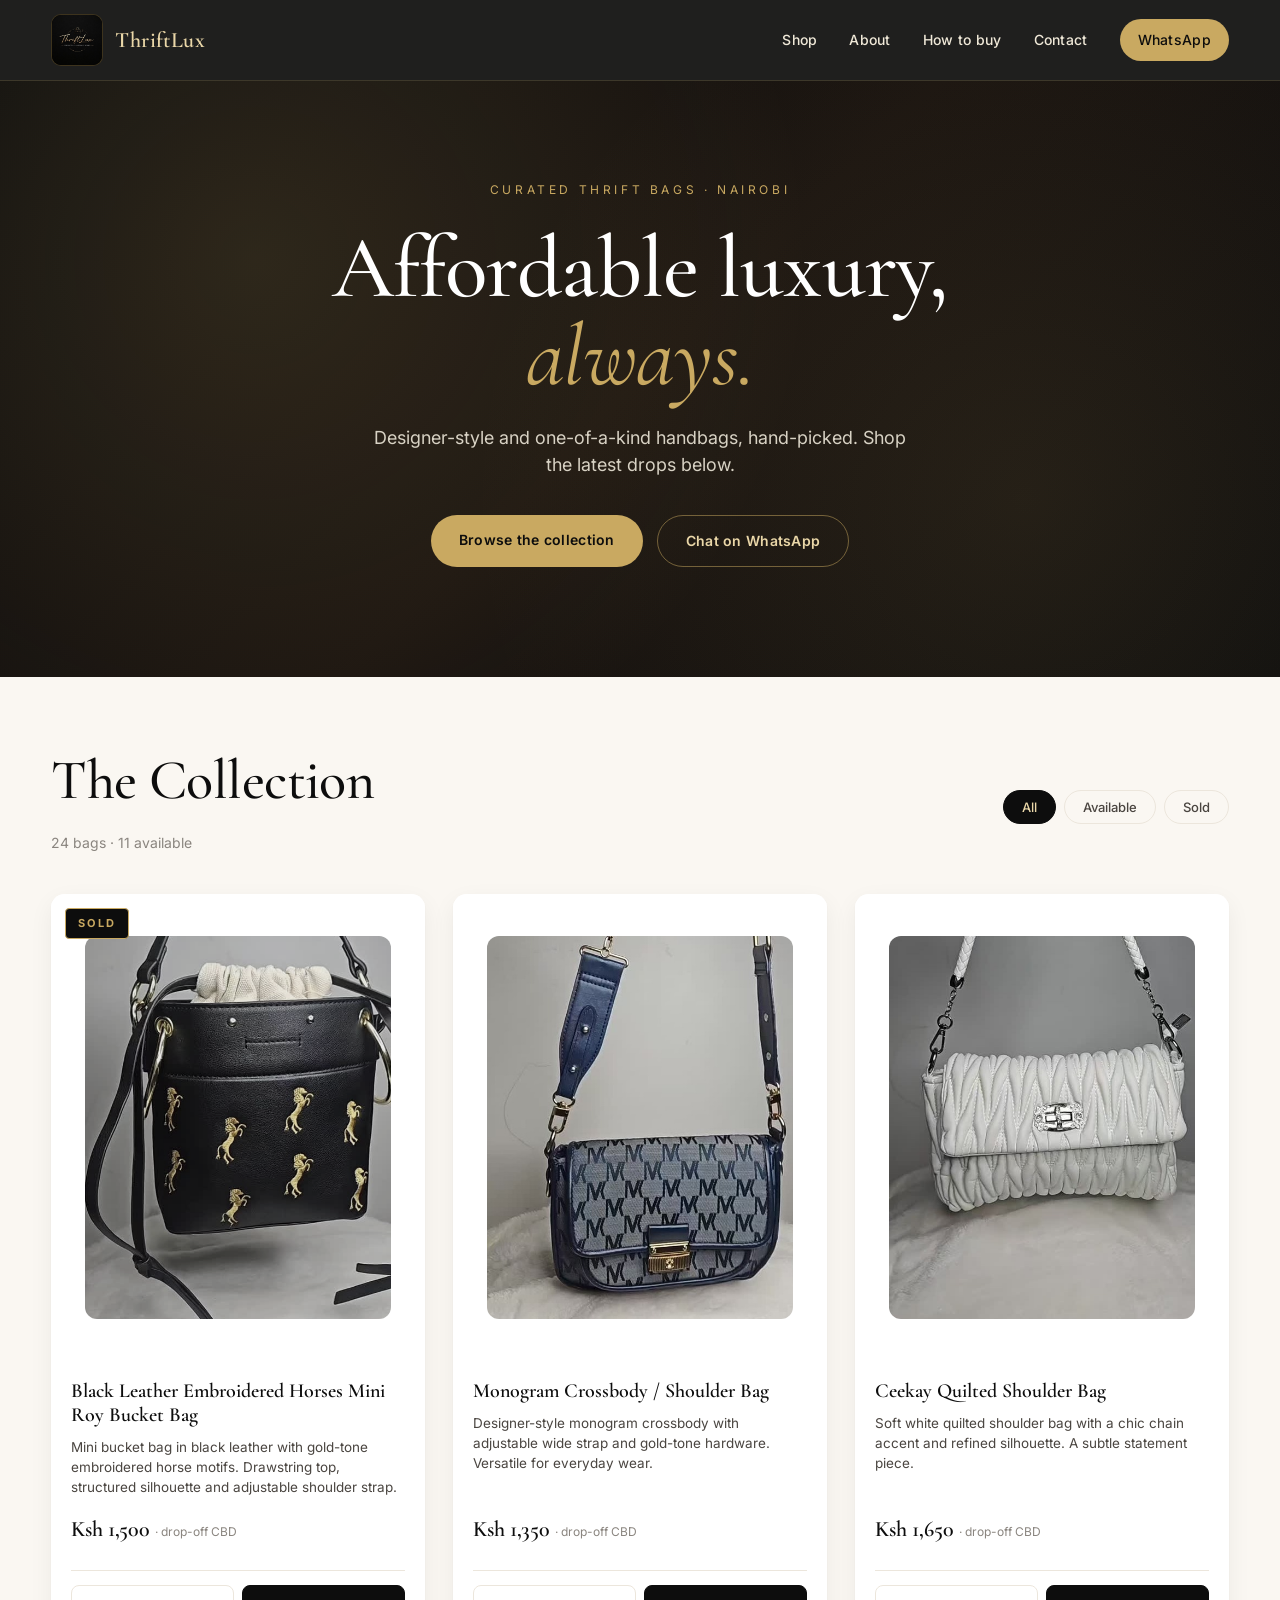
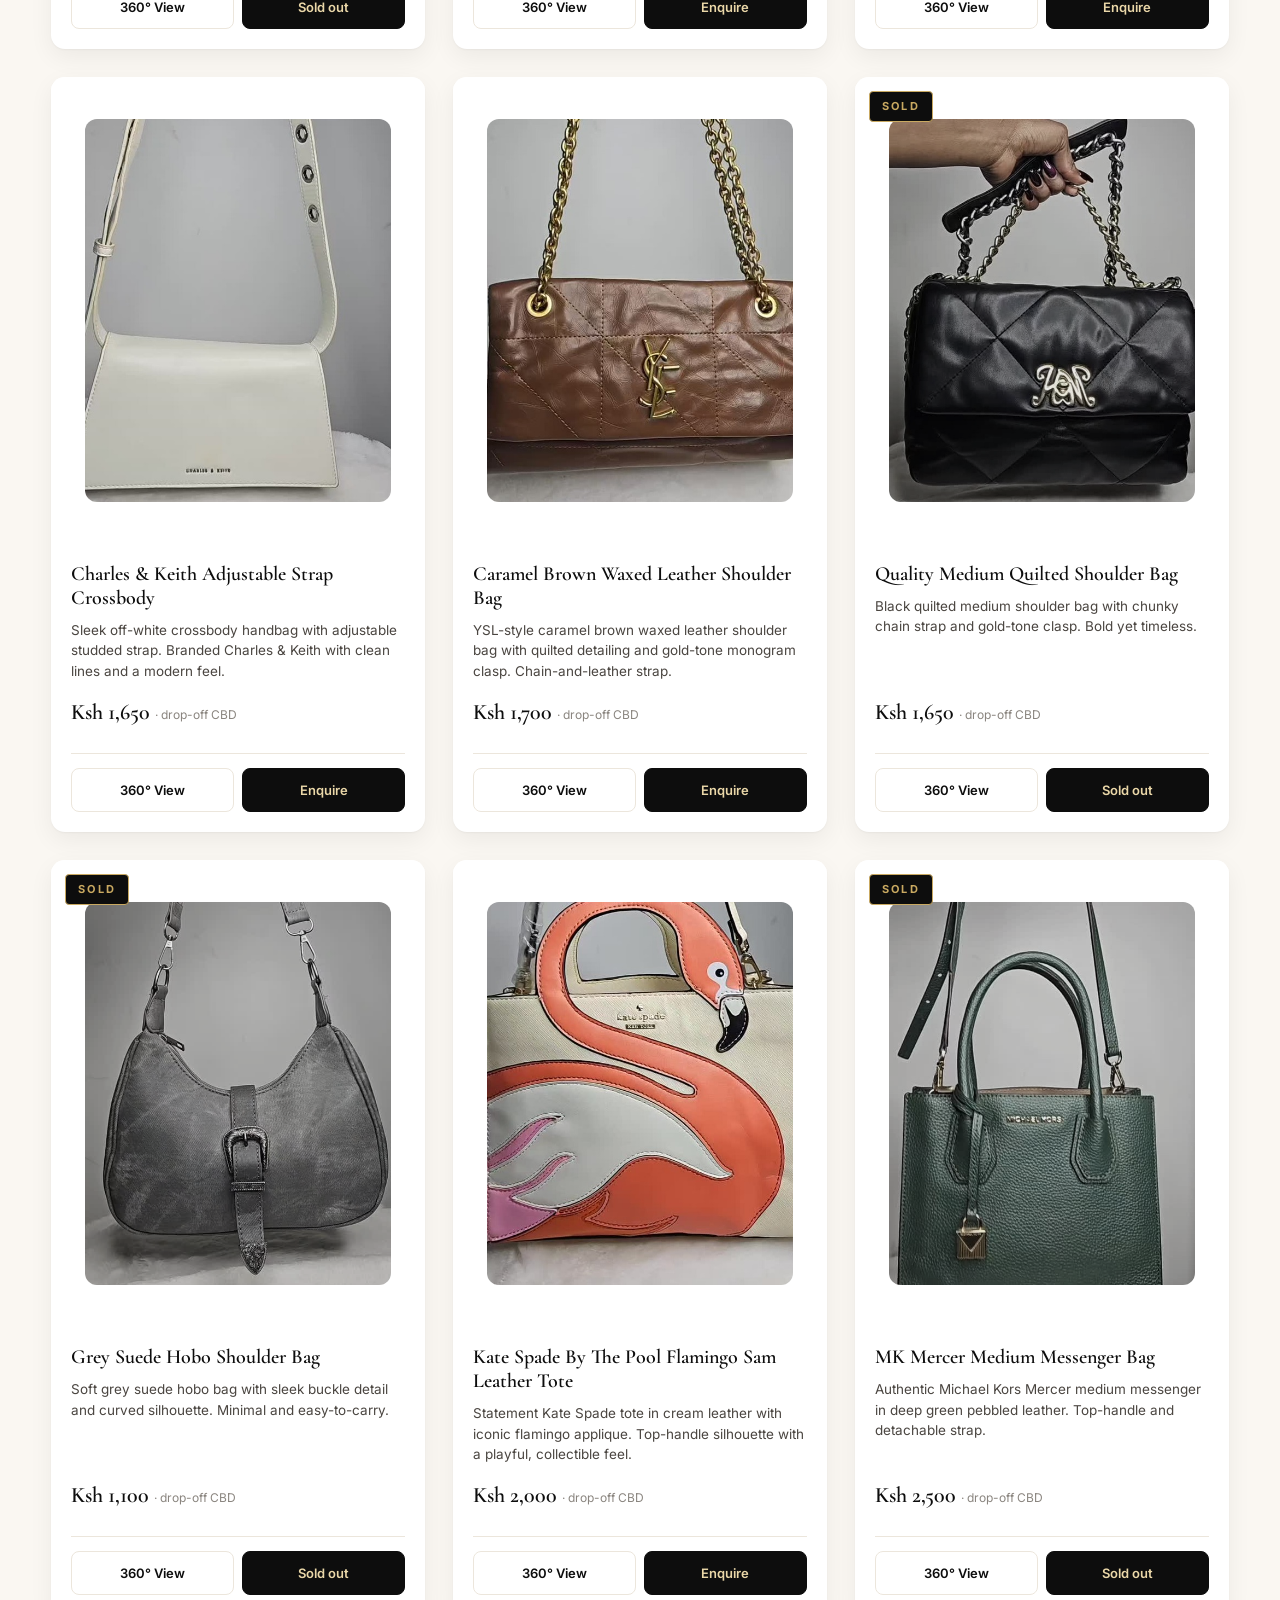
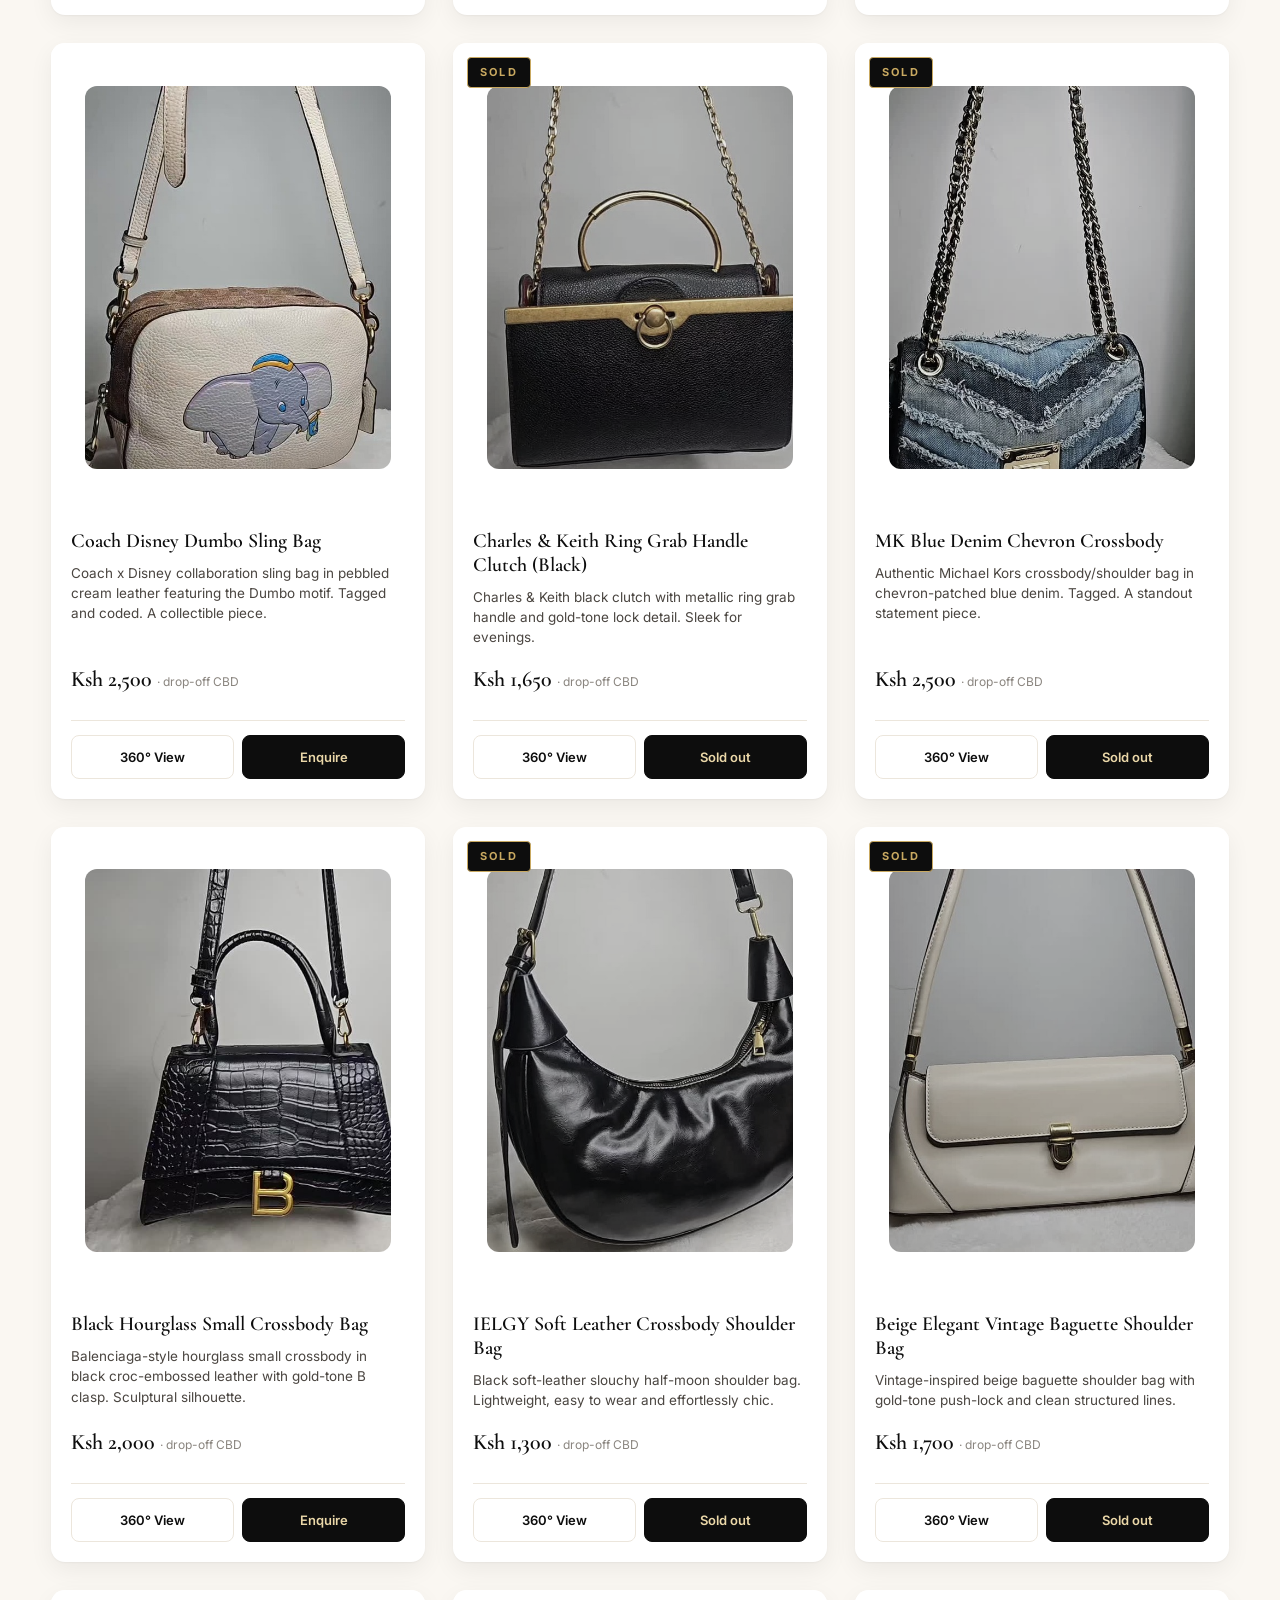
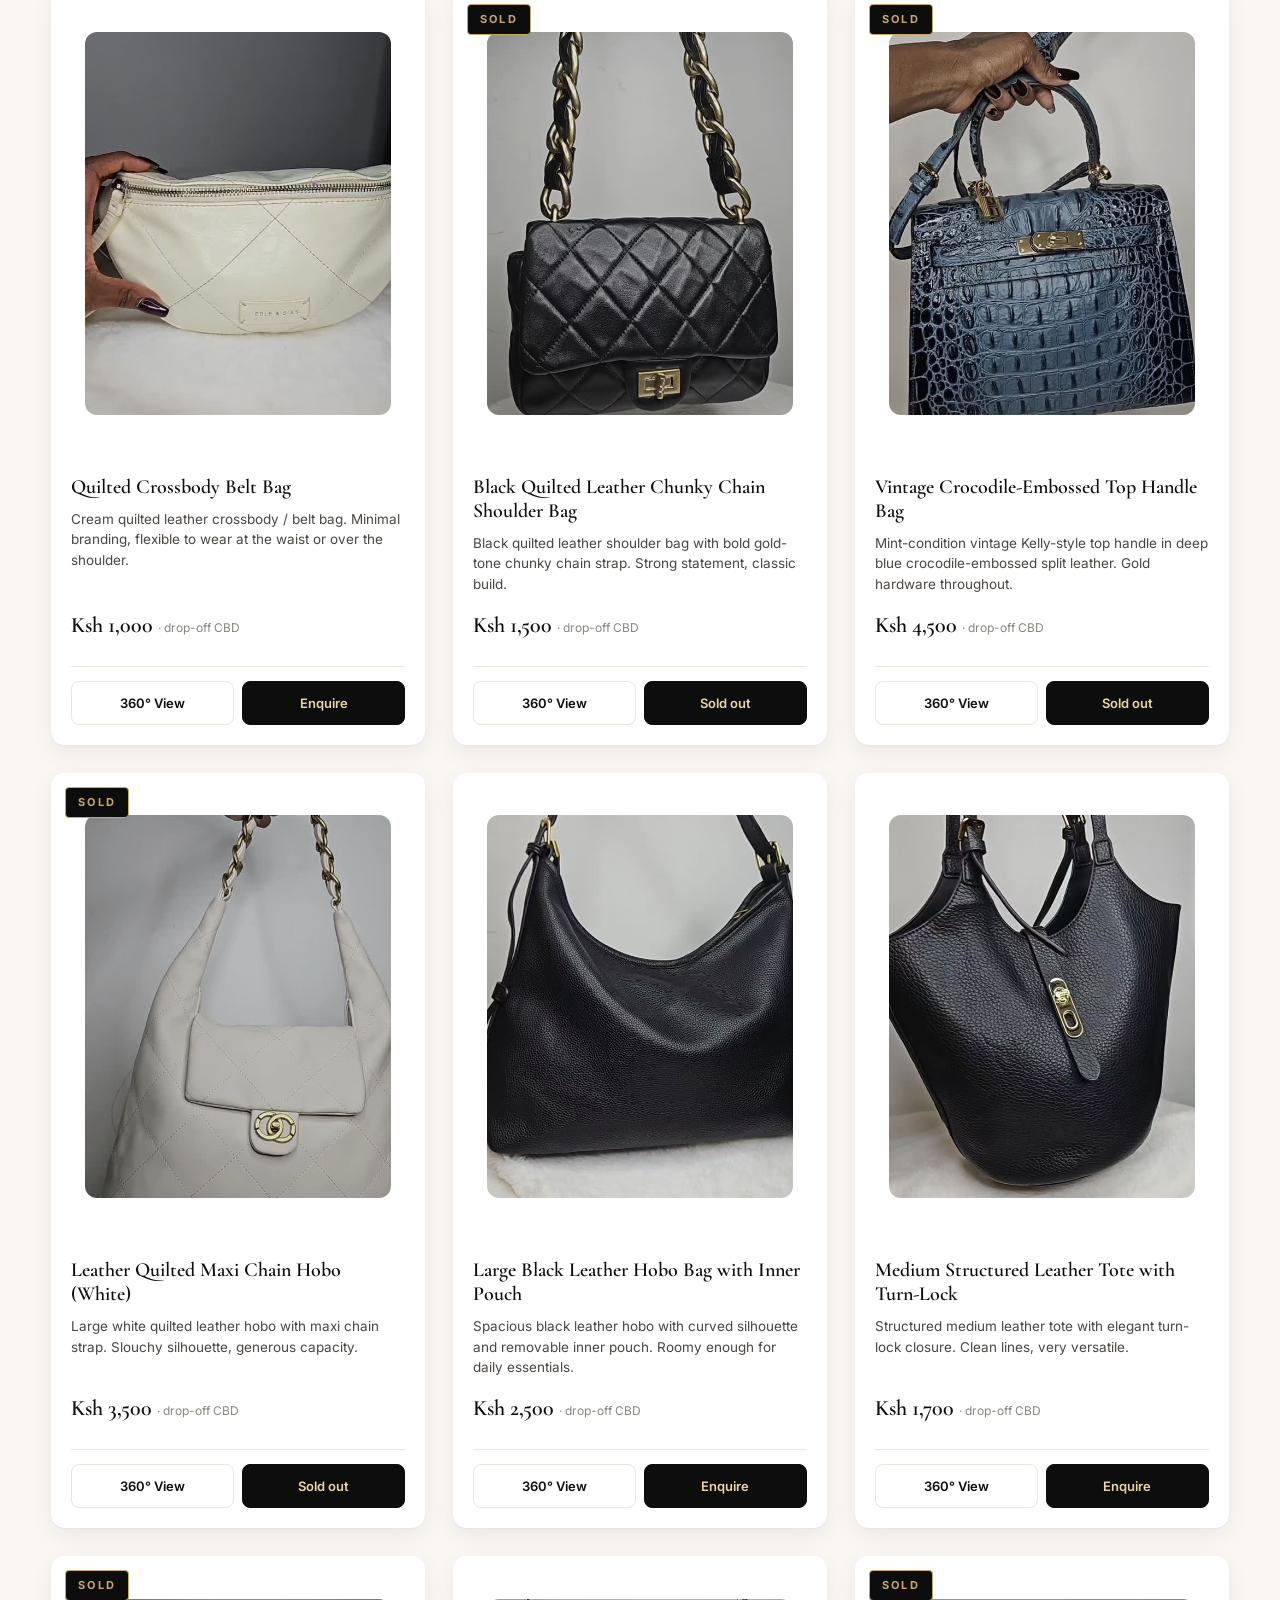
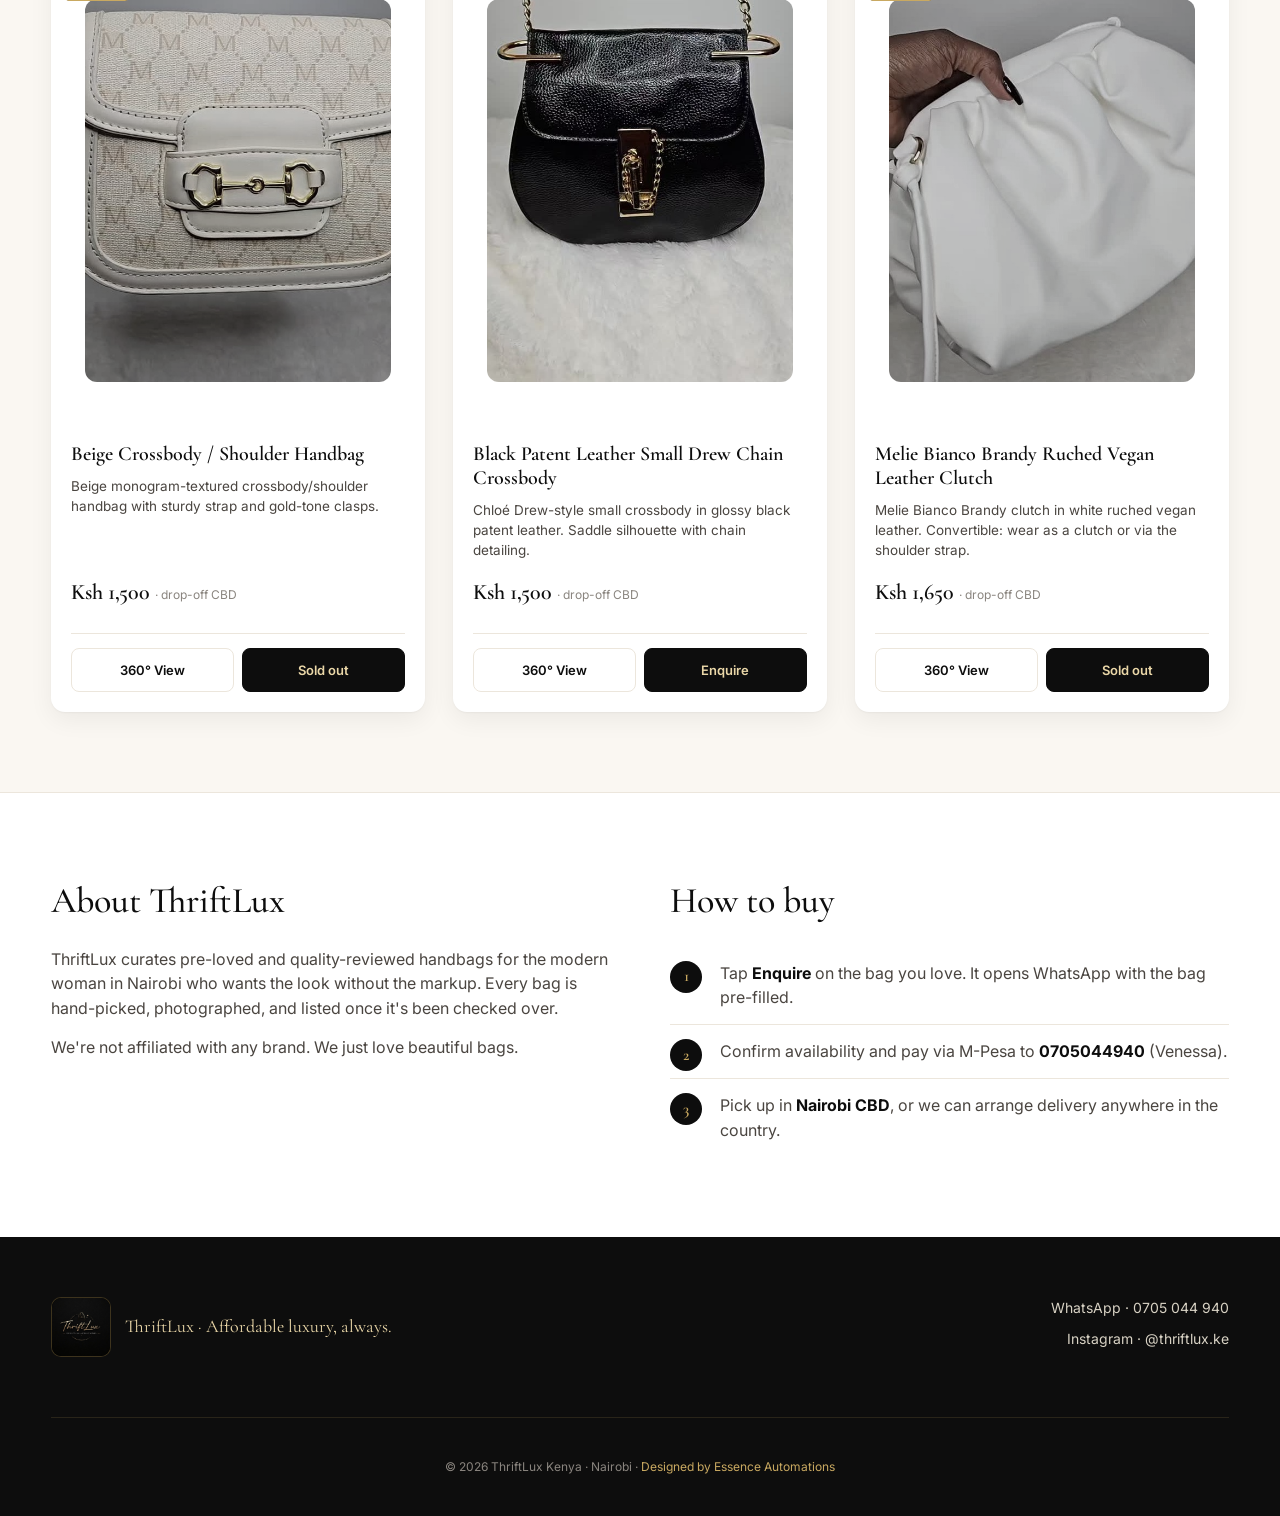
==== index.html @ 6c715635 "Add buyer capture popup on Mark Sold + GHL tracking on public site - Mark Sold opens a modal asking " ====
<!DOCTYPE html>
<html lang="en">
<head>
<meta charset="UTF-8">
<meta name="viewport" content="width=device-width, initial-scale=1.0">
<title>ThriftLux · Affordable luxury, always.</title>
<meta name="description" content="Curated thrift handbags in Nairobi. Designer-style bags at affordable prices. Shop ThriftLux.">

<!-- Open Graph / WhatsApp / Social sharing -->
<meta property="og:type" content="website">
<meta property="og:title" content="ThriftLux – Affordable luxury, always.">
<meta property="og:description" content="Curated thrift handbags in Nairobi. Designer-style bags at affordable prices.">
<meta property="og:image" content="images/bags/reel_DYDQo8Pt0xH.jpg">
<meta property="og:image:width" content="1200">
<meta property="og:image:height" content="630">
<meta property="og:url" content="https://thriftlux.ke">
<meta property="og:site_name" content="ThriftLux">
<meta name="twitter:card" content="summary_large_image">
<meta name="twitter:image" content="images/bags/reel_DYDQo8Pt0xH.jpg">

<link rel="icon" type="image/png" sizes="32x32" href="images/favicon-32.png">
<link rel="icon" type="image/png" sizes="192x192" href="images/logo-192.png">
<link rel="apple-touch-icon" sizes="180x180" href="images/apple-touch-icon.png">
<meta name="theme-color" content="#0d0d0d">
<link rel="preconnect" href="https://fonts.googleapis.com">
<link rel="preconnect" href="https://fonts.gstatic.com" crossorigin>
<link href="https://fonts.googleapis.com/css2?family=Cormorant+Garamond:wght@400;500;600;700&family=Inter:wght@300;400;500;600;700&display=swap" rel="stylesheet">
<link rel="stylesheet" href="styles.css?v=6">
<!-- GHL external tracking — captures shoppers who visit this site -->
<script src="https://link.essenceautomations.com/js/external-tracking.js" data-tracking-id="tk_d5a5c7952dc94771ba91855a4bfe3aea"></script>
</head>
<body>

<nav class="nav">
  <div class="nav-inner">
    <a href="#" class="brand">
      <img src="images/logo.jpg" alt="ThriftLux" class="brand-logo">
      <span class="brand-text">ThriftLux</span>
    </a>
    <button class="nav-toggle" id="navToggle" aria-label="Open menu">
      <span></span><span></span><span></span>
    </button>
    <div class="nav-links" id="navLinks">
      <a href="#shop">Shop</a>
      <a href="#about">About</a>
      <a href="#how">How to buy</a>
      <a href="#contact">Contact</a>
      <a href="https://wa.me/254705044940" class="nav-cta" target="_blank" rel="noopener">WhatsApp</a>
    </div>
  </div>
</nav>

<header class="hero">
  <div class="hero-inner">
    <p class="hero-eyebrow">Curated thrift bags · Nairobi</p>
    <h1 class="hero-title">Affordable luxury,<br><em>always.</em></h1>
    <p class="hero-sub">Designer-style and one-of-a-kind handbags, hand-picked. Shop the latest drops below.</p>
    <div class="hero-cta">
      <a href="#shop" class="btn btn-primary">Browse the collection</a>
      <a href="https://wa.me/254705044940" class="btn btn-ghost" target="_blank" rel="noopener">Chat on WhatsApp</a>
    </div>
  </div>
</header>

<section class="filters" id="shop">
  <div class="container">
    <div class="filters-bar">
      <h2 class="section-title">The Collection</h2>
      <div class="filter-pills">
        <button class="pill active" data-filter="all">All</button>
        <button class="pill" data-filter="available">Available</button>
        <button class="pill" data-filter="sold">Sold</button>
      </div>
    </div>
    <p class="filter-meta" id="filterMeta"></p>
  </div>
</section>

<main class="gallery container" id="gallery">
  <!-- Bags injected here -->
</main>

<section class="info" id="about">
  <div class="container info-grid">
    <div>
      <h2>About ThriftLux</h2>
      <p>ThriftLux curates pre-loved and quality-reviewed handbags for the modern woman in Nairobi who wants the look without the markup. Every bag is hand-picked, photographed, and listed once it's been checked over.</p>
      <p>We're not affiliated with any brand. We just love beautiful bags.</p>
    </div>
    <div id="how">
      <h2>How to buy</h2>
      <ol class="steps">
        <li>Tap <strong>Enquire</strong> on the bag you love. It opens WhatsApp with the bag pre-filled.</li>
        <li>Confirm availability and pay via M-Pesa to <strong>0705044940</strong> (Venessa).</li>
        <li>Pick up in <strong>Nairobi CBD</strong>, or we can arrange delivery anywhere in the country.</li>
      </ol>
    </div>
  </div>
</section>

<footer class="footer" id="contact">
  <div class="container footer-inner">
    <div class="footer-brand">
      <img src="images/logo.jpg" alt="ThriftLux" class="brand-logo">
      <p>ThriftLux · Affordable luxury, always.</p>
    </div>
    <div class="footer-links">
      <a href="https://wa.me/254705044940" target="_blank" rel="noopener">WhatsApp · 0705 044 940</a>
      <a href="https://www.instagram.com/thriftlux.ke/" target="_blank" rel="noopener">Instagram · @thriftlux.ke</a>
    </div>
    <p class="footer-fine">© <span id="year"></span> ThriftLux Kenya · Nairobi · <a href="https://essenceautomations.com/websites" target="_blank" rel="noopener" class="footer-credit">Designed by Essence Automations</a></p>
  </div>
</footer>

<!-- Lightbox -->
<div class="lightbox" id="lightbox" aria-hidden="true">
  <button class="lightbox-close" id="lightboxClose" aria-label="Close">&times;</button>
  <img class="lightbox-img" id="lightboxImg" alt="">
  <div class="lightbox-caption" id="lightboxCaption"></div>
</div>

<script src="main.js?v=3"></script>
</body>
</html>
---- styles.css ----
/* ThriftLux: black & gold luxury thrift */
:root {
  --bg: #faf7f2;
  --bg-card: #ffffff;
  --ink: #0d0d0d;
  --ink-soft: #4a4540;
  --ink-faint: #8a857f;
  --gold: #c9a961;
  --gold-deep: #a88847;
  --gold-light: #ead7a8;
  --line: #ece6dc;
  --shadow: 0 1px 2px rgba(13,13,13,0.04), 0 8px 24px rgba(13,13,13,0.06);
  --shadow-lg: 0 20px 60px rgba(13,13,13,0.12);
  --radius: 14px;
  --radius-sm: 8px;
  --serif: 'Cormorant Garamond', Georgia, serif;
  --sans: 'Inter', system-ui, -apple-system, sans-serif;
}

* { box-sizing: border-box; margin: 0; padding: 0; }

html { scroll-behavior: smooth; }

body {
  font-family: var(--sans);
  color: var(--ink);
  background: var(--bg);
  line-height: 1.55;
  -webkit-font-smoothing: antialiased;
}

a { color: inherit; text-decoration: none; }

img { max-width: 100%; display: block; }

.container { width: min(1200px, 92%); margin: 0 auto; }

/* ===== NAV ===== */
.nav {
  position: sticky;
  top: 0;
  background: rgba(13,13,13,0.92);
  backdrop-filter: blur(12px);
  -webkit-backdrop-filter: blur(12px);
  border-bottom: 1px solid rgba(201,169,97,0.18);
  z-index: 200;
}
.nav-inner {
  display: flex;
  align-items: center;
  justify-content: space-between;
  width: min(1200px, 92%);
  margin: 0 auto;
  padding: 14px 0;
}
.brand {
  display: flex;
  align-items: center;
  gap: 12px;
  color: #fff;
}
.brand-logo {
  width: 52px; height: 52px; border-radius: 10px;
  border: 1px solid rgba(201,169,97,0.3);
  object-fit: cover;
  background: #000;
}
.footer-brand .brand-logo { width: 60px; height: 60px; }
.brand-text {
  font-family: var(--serif);
  font-size: 22px;
  font-weight: 600;
  letter-spacing: 0.02em;
  color: var(--gold-light);
}
.nav-links {
  display: flex; gap: 32px; align-items: center;
}
.nav-links a {
  color: #f0e9d8;
  font-size: 14px;
  font-weight: 500;
  letter-spacing: 0.02em;
  transition: color 0.2s;
}
.nav-links a:hover { color: var(--gold); }
.nav-cta {
  background: var(--gold);
  color: #0d0d0d !important;
  padding: 10px 18px;
  border-radius: 999px;
  font-weight: 600;
}
.nav-cta:hover { background: var(--gold-light); color: #0d0d0d !important; }

.nav-toggle {
  display: none;
  background: none; border: none; cursor: pointer;
  width: 36px; height: 36px;
  flex-direction: column; justify-content: center; gap: 5px;
  z-index: 220;
}
.nav-toggle span {
  display: block;
  height: 2px; width: 24px;
  background: var(--gold-light);
  transition: 0.3s;
}

@media (max-width: 760px) {
  .nav-toggle { display: flex; }
  .nav-links {
    position: fixed;
    top: 0; left: 0;
    width: 100vw; height: 100vh;
    background: rgba(13,13,13,0.98);
    flex-direction: column;
    justify-content: center;
    align-items: center;
    gap: 28px;
    transform: translateY(-100vh);
    transition: transform 0.3s;
    z-index: 210;
    visibility: hidden;
  }
  .nav-links.open {
    transform: translateY(0);
    visibility: visible;
  }
  .nav-links a { font-size: 20px; }
}

/* ===== HERO ===== */
.hero {
  background: linear-gradient(135deg, #0d0d0d 0%, #1a1410 50%, #0d0d0d 100%);
  color: #fff;
  text-align: center;
  padding: 100px 20px 110px;
  position: relative;
  overflow: hidden;
}
.hero::before {
  content: "";
  position: absolute;
  inset: 0;
  background:
    radial-gradient(circle at 20% 30%, rgba(201,169,97,0.15), transparent 50%),
    radial-gradient(circle at 80% 70%, rgba(201,169,97,0.10), transparent 50%);
  pointer-events: none;
}
.hero-inner { position: relative; max-width: 800px; margin: 0 auto; }
.hero-eyebrow {
  font-size: 12px;
  letter-spacing: 0.3em;
  text-transform: uppercase;
  color: var(--gold);
  margin-bottom: 24px;
}
.hero-title {
  font-family: var(--serif);
  font-size: clamp(48px, 8vw, 88px);
  font-weight: 500;
  line-height: 1;
  letter-spacing: -0.01em;
  margin-bottom: 24px;
}
.hero-title em {
  color: var(--gold);
  font-style: italic;
  font-weight: 400;
}
.hero-sub {
  font-size: 18px;
  color: #d8d2c4;
  max-width: 560px;
  margin: 0 auto 36px;
}
.hero-cta { display: flex; justify-content: center; gap: 14px; flex-wrap: wrap; }

.btn {
  display: inline-block;
  padding: 14px 28px;
  border-radius: 999px;
  font-weight: 600;
  font-size: 14px;
  letter-spacing: 0.02em;
  transition: all 0.2s;
  cursor: pointer;
  border: none;
  font-family: inherit;
}
.btn-primary {
  background: var(--gold);
  color: #0d0d0d;
}
.btn-primary:hover { background: var(--gold-light); transform: translateY(-1px); }
.btn-ghost {
  background: transparent;
  color: var(--gold-light);
  border: 1px solid rgba(201,169,97,0.5);
}
.btn-ghost:hover { background: rgba(201,169,97,0.1); border-color: var(--gold); }

/* ===== FILTERS ===== */
.filters {
  background: var(--bg);
  padding: 60px 0 24px;
}
.filters-bar {
  display: flex;
  justify-content: space-between;
  align-items: end;
  gap: 24px;
  flex-wrap: wrap;
  margin-bottom: 8px;
}
.section-title {
  font-family: var(--serif);
  font-size: clamp(36px, 5vw, 56px);
  font-weight: 500;
  letter-spacing: -0.01em;
  color: var(--ink);
}
.filter-pills { display: flex; gap: 8px; }
.pill {
  background: transparent;
  border: 1px solid var(--line);
  padding: 8px 18px;
  border-radius: 999px;
  font-size: 13px;
  font-weight: 500;
  cursor: pointer;
  transition: 0.2s;
  color: var(--ink-soft);
  font-family: inherit;
}
.pill:hover { border-color: var(--gold); color: var(--ink); }
.pill.active { background: var(--ink); border-color: var(--ink); color: var(--gold-light); }
.filter-meta { color: var(--ink-faint); font-size: 14px; }

/* ===== GALLERY ===== */
.gallery {
  display: grid;
  grid-template-columns: repeat(auto-fill, minmax(280px, 1fr));
  gap: 28px;
  padding: 16px 0 80px;
}
.card {
  background: var(--bg-card);
  border-radius: var(--radius);
  overflow: hidden;
  box-shadow: var(--shadow);
  transition: transform 0.25s, box-shadow 0.25s;
  display: flex;
  flex-direction: column;
}
.card:hover { transform: translateY(-4px); box-shadow: var(--shadow-lg); }

.card-img-wrap {
  position: relative;
  aspect-ratio: 4 / 5;
  overflow: hidden;
  cursor: zoom-in;
  background: #fff;
  display: flex;
  align-items: center;
  justify-content: center;
}
.card-img {
  width: 82%; height: 82%; object-fit: cover;
  border-radius: 12px;
  transition: transform 0.5s;
}
.card:hover .card-img { transform: scale(1.04); }

.card.sold .card-img { filter: grayscale(0.4) brightness(0.92); }

.badge-sold {
  position: absolute;
  top: 14px; left: 14px;
  background: #0d0d0d;
  color: var(--gold);
  font-size: 11px;
  letter-spacing: 0.2em;
  padding: 6px 12px;
  border-radius: 4px;
  font-weight: 700;
  text-transform: uppercase;
  border: 1px solid var(--gold);
}

.card-body { padding: 18px 20px 20px; flex: 1; display: flex; flex-direction: column; gap: 10px; }
.card-title {
  font-family: var(--serif);
  font-size: 20px;
  font-weight: 600;
  color: var(--ink);
  line-height: 1.2;
}
.card-desc {
  font-size: 13.5px;
  color: var(--ink-soft);
  line-height: 1.5;
  flex: 1;
}
.card-price-row {
  display: flex;
  align-items: center;
  justify-content: space-between;
  margin-top: 4px;
}
.card-price {
  font-family: var(--serif);
  font-size: 22px;
  font-weight: 600;
  color: var(--ink);
}
.card-price small { font-size: 12px; color: var(--ink-faint); font-weight: 400; font-family: var(--sans); }

.card-actions {
  display: flex;
  gap: 8px;
  margin-top: 14px;
  border-top: 1px solid var(--line);
  padding-top: 14px;
}
.btn-card {
  flex: 1;
  text-align: center;
  padding: 11px 12px;
  border-radius: var(--radius-sm);
  font-size: 13px;
  font-weight: 600;
  cursor: pointer;
  border: 1px solid var(--line);
  background: transparent;
  color: var(--ink);
  font-family: inherit;
  transition: 0.2s;
}
.btn-card:hover:not(:disabled) { background: var(--ink); color: var(--gold-light); border-color: var(--ink); }
.btn-card.primary {
  background: var(--ink); color: var(--gold-light); border-color: var(--ink);
}
.btn-card.primary:hover:not(:disabled) { background: var(--gold); color: var(--ink); border-color: var(--gold); }
.btn-card:disabled { opacity: 0.5; cursor: not-allowed; }

/* ===== INFO ===== */
.info {
  background: #ffffff;
  padding: 80px 0;
  border-top: 1px solid var(--line);
}
.info-grid {
  display: grid;
  grid-template-columns: 1fr 1fr;
  gap: 60px;
}
.info h2 {
  font-family: var(--serif);
  font-size: 36px;
  font-weight: 500;
  margin-bottom: 18px;
}
.info p { color: var(--ink-soft); margin-bottom: 14px; }
.steps { list-style: none; counter-reset: step; }
.steps li {
  counter-increment: step;
  padding: 14px 0 14px 50px;
  position: relative;
  border-bottom: 1px solid var(--line);
  color: var(--ink-soft);
}
.steps li::before {
  content: counter(step);
  position: absolute; left: 0; top: 14px;
  width: 32px; height: 32px;
  border-radius: 50%;
  background: var(--ink); color: var(--gold);
  display: flex; align-items: center; justify-content: center;
  font-family: var(--serif); font-weight: 600;
}
.steps li:last-child { border-bottom: none; }
.steps strong { color: var(--ink); }
@media (max-width: 760px) { .info-grid { grid-template-columns: 1fr; gap: 40px; } }

/* ===== FOOTER ===== */
.footer {
  background: #0d0d0d;
  color: #d8d2c4;
  padding: 60px 0 40px;
}
.footer-inner { display: grid; grid-template-columns: 1fr 1fr; gap: 40px; }
.footer-brand { display: flex; align-items: center; gap: 14px; }
.footer-brand p { color: var(--gold-light); font-family: var(--serif); font-size: 18px; }
.footer-links { display: flex; flex-direction: column; gap: 10px; align-items: end; }
.footer-links a { font-size: 14px; transition: color 0.2s; }
.footer-links a:hover { color: var(--gold); }
.footer-fine { grid-column: 1 / -1; padding-top: 40px; margin-top: 20px; border-top: 1px solid rgba(201,169,97,0.15); font-size: 12px; color: var(--ink-faint); text-align: center; }
.footer-credit { color: var(--gold); transition: color 0.2s; }
.footer-credit:hover { color: var(--gold-light); }
@media (max-width: 760px) {
  .footer-inner { grid-template-columns: 1fr; }
  .footer-links { align-items: start; }
}

/* ===== LIGHTBOX ===== */
.lightbox {
  position: fixed;
  inset: 0;
  background: rgba(13,13,13,0.96);
  display: none;
  align-items: center;
  justify-content: center;
  z-index: 500;
  padding: 24px;
  flex-direction: column;
  gap: 16px;
}
.lightbox.open { display: flex; animation: fadeIn 0.2s; }
@keyframes fadeIn { from { opacity: 0; } to { opacity: 1; } }
.lightbox-img {
  max-width: min(900px, 100%);
  max-height: 78vh;
  border-radius: 12px;
  box-shadow: 0 20px 80px rgba(0,0,0,0.6);
}
.lightbox-caption {
  color: var(--gold-light);
  font-family: var(--serif);
  font-size: 18px;
  text-align: center;
  max-width: 600px;
}
.lightbox-close {
  position: absolute;
  top: 20px; right: 24px;
  background: rgba(255,255,255,0.06);
  border: 1px solid rgba(201,169,97,0.4);
  color: var(--gold-light);
  width: 44px; height: 44px;
  border-radius: 50%;
  font-size: 24px;
  cursor: pointer;
  transition: 0.2s;
  line-height: 1;
}
.lightbox-close:hover { background: var(--gold); color: var(--ink); }

/* ===== ADMIN ===== */
.admin-wrap { max-width: 1100px; margin: 0 auto; padding: 40px 24px 80px; }
.admin-header { display: flex; justify-content: space-between; align-items: center; margin-bottom: 30px; flex-wrap: wrap; gap: 16px; }
.admin-header h1 { font-family: var(--serif); font-size: 36px; font-weight: 500; }
.admin-actions { display: flex; gap: 10px; flex-wrap: wrap; }
.btn-admin { padding: 10px 18px; border-radius: 8px; border: 1px solid var(--line); background: #fff; cursor: pointer; font-family: inherit; font-weight: 500; font-size: 14px; transition: 0.2s; }
.btn-admin:hover { background: var(--ink); color: var(--gold-light); border-color: var(--ink); }
.btn-admin.primary { background: var(--ink); color: var(--gold-light); border-color: var(--ink); }
.btn-admin.primary:hover { background: var(--gold); color: var(--ink); border-color: var(--gold); }
.btn-admin.danger { color: #b00020; border-color: #f3c5cc; }
.btn-admin.danger:hover { background: #b00020; color: #fff; border-color: #b00020; }

.modal { position: fixed; inset: 0; background: rgba(0,0,0,0.55); z-index: 1000; display: flex; align-items: center; justify-content: center; padding: 20px; }
.modal-card { background: #fff; border-radius: 14px; padding: 28px; max-width: 480px; width: 100%; box-shadow: 0 20px 60px rgba(0,0,0,0.3); }
.modal-card h3 { font-family: var(--serif); font-size: 24px; font-weight: 500; margin: 0 0 4px; }
.sync-panel { background: #fff; border: 1.5px solid #d4c5b0; border-radius: 14px; padding: 22px 24px; margin-bottom: 24px; }
.sync-panel h3 { font-family: var(--serif); font-size: 20px; font-weight: 500; margin: 0 0 8px; }
.token-status { font-size: 13px; font-weight: 600; margin: 0 0 4px; }
.token-status.ok { color: #2e7d32; }
.token-status.warn { color: #b45309; }
.admin-form { background: #fff; border: 1px solid var(--line); border-radius: 14px; padding: 24px; margin-bottom: 24px; }
.admin-form h2 { font-family: var(--serif); font-size: 24px; margin-bottom: 18px; }
.field { margin-bottom: 14px; }
.field label { display: block; font-size: 13px; font-weight: 600; color: var(--ink-soft); margin-bottom: 6px; }
.field input, .field textarea {
  width: 100%; padding: 11px 14px;
  border: 1px solid var(--line); border-radius: 8px;
  font-family: inherit; font-size: 14px;
  background: #fff; color: var(--ink);
}
.field textarea { resize: vertical; min-height: 80px; }
.field input:focus, .field textarea:focus { outline: none; border-color: var(--gold); }
.field-row { display: grid; grid-template-columns: 1fr 1fr; gap: 14px; }
@media (max-width: 600px) { .field-row { grid-template-columns: 1fr; } }
.field-checkbox { display: flex; align-items: center; gap: 10px; }
.field-checkbox input { width: auto; }

.admin-list { display: grid; grid-template-columns: repeat(auto-fill, minmax(260px, 1fr)); gap: 16px; }
.admin-card { background: #fff; border: 1px solid var(--line); border-radius: 12px; overflow: hidden; }
.admin-card img { width: 100%; aspect-ratio: 1; object-fit: cover; }
.admin-card-body { padding: 12px 14px; }
.admin-card-name { font-family: var(--serif); font-size: 16px; font-weight: 600; margin-bottom: 4px; }
.admin-card-price { color: var(--gold-deep); font-weight: 600; font-size: 14px; }
.admin-card-actions { display: flex; gap: 6px; margin-top: 10px; flex-wrap: wrap; }
.admin-card-actions button { flex: 1; padding: 7px 8px; font-size: 12px; border-radius: 6px; border: 1px solid var(--line); background: #fff; cursor: pointer; font-family: inherit; }
.admin-card-actions button:hover { background: var(--ink); color: var(--gold-light); border-color: var(--ink); }
.admin-card-actions .danger:hover { background: #b00020; color: #fff; border-color: #b00020; }
.admin-card-actions .sold-toggle.on { background: #0d0d0d; color: var(--gold); }

.login-wrap { max-width: 400px; margin: 100px auto; padding: 40px; background: #fff; border: 1px solid var(--line); border-radius: 14px; box-shadow: var(--shadow); }
.login-wrap h1 { font-family: var(--serif); font-size: 32px; margin-bottom: 8px; text-align: center; }
.login-wrap p { color: var(--ink-faint); font-size: 14px; text-align: center; margin-bottom: 24px; }

.toast { position: fixed; bottom: 24px; right: 24px; background: var(--ink); color: var(--gold-light); padding: 12px 20px; border-radius: 8px; box-shadow: var(--shadow-lg); transform: translateY(120%); transition: 0.3s; z-index: 1000; font-size: 14px; }
.toast.show { transform: translateY(0); }

/* ===== MOBILE POLISH ===== */
@media (max-width: 760px) {
  .nav-inner { padding: 10px 0; }
  .brand-logo { width: 44px; height: 44px; }
  .brand-text { font-size: 19px; }

  .hero { padding: 56px 16px 64px; }
  .hero-eyebrow { font-size: 11px; letter-spacing: 0.25em; margin-bottom: 18px; }
  .hero-title { font-size: clamp(40px, 11vw, 60px); margin-bottom: 18px; }
  .hero-sub { font-size: 16px; margin-bottom: 28px; }
  .hero-cta { gap: 10px; }
  .btn { padding: 13px 22px; font-size: 13px; }

  .filters { padding: 40px 0 16px; }
  .filters-bar { align-items: start; gap: 14px; }
  .section-title { font-size: clamp(32px, 9vw, 44px); }
  .filter-pills { width: 100%; overflow-x: auto; padding-bottom: 4px; -webkit-overflow-scrolling: touch; }
  .pill { flex-shrink: 0; }

  .gallery {
    grid-template-columns: 1fr;
    gap: 18px;
    padding: 12px 0 50px;
  }
  .card-body { padding: 16px 18px 18px; gap: 8px; }
  .card-title { font-size: 19px; }
  .card-desc { font-size: 13.5px; }
  .card-price { font-size: 20px; }
  .card-actions { gap: 8px; padding-top: 12px; margin-top: 12px; }
  .btn-card { padding: 12px 10px; font-size: 13px; }

  .info { padding: 56px 0; }
  .info h2 { font-size: 28px; margin-bottom: 14px; }
  .steps li { padding: 12px 0 12px 46px; font-size: 14px; }

  .footer { padding: 40px 0 24px; }
  .footer-inner { gap: 26px; }
  .footer-brand .brand-logo { width: 50px; height: 50px; }
  .footer-fine { padding-top: 24px; margin-top: 12px; }

  .lightbox { padding: 16px; }
  .lightbox-img { max-height: 70vh; border-radius: 8px; }
  .lightbox-caption { font-size: 15px; }
  .lightbox-close { top: 12px; right: 12px; width: 38px; height: 38px; font-size: 22px; }
}

/* Very small screens: keep hero text from feeling cramped */
@media (max-width: 380px) {
  .hero-title { font-size: 38px; }
  .hero-cta { flex-direction: column; }
  .hero-cta .btn { width: 100%; }
  .brand-text { font-size: 17px; }
}
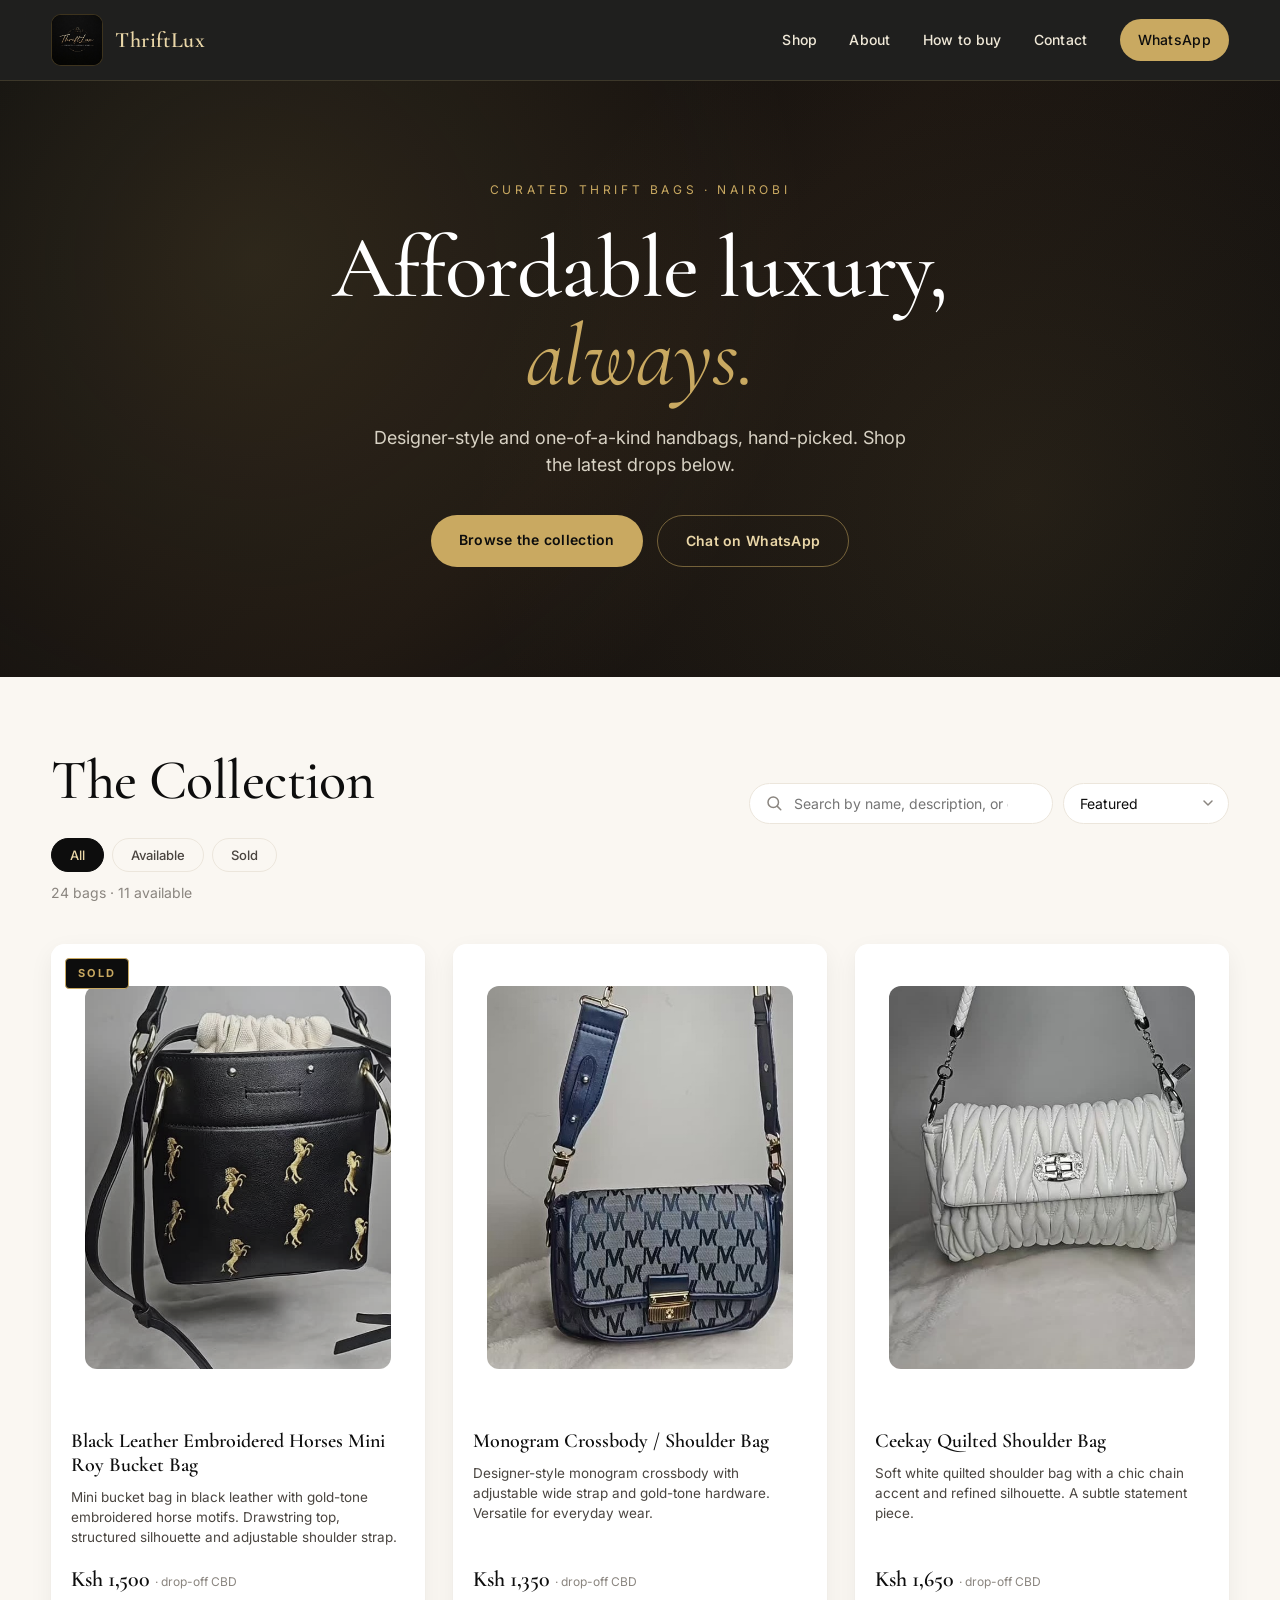
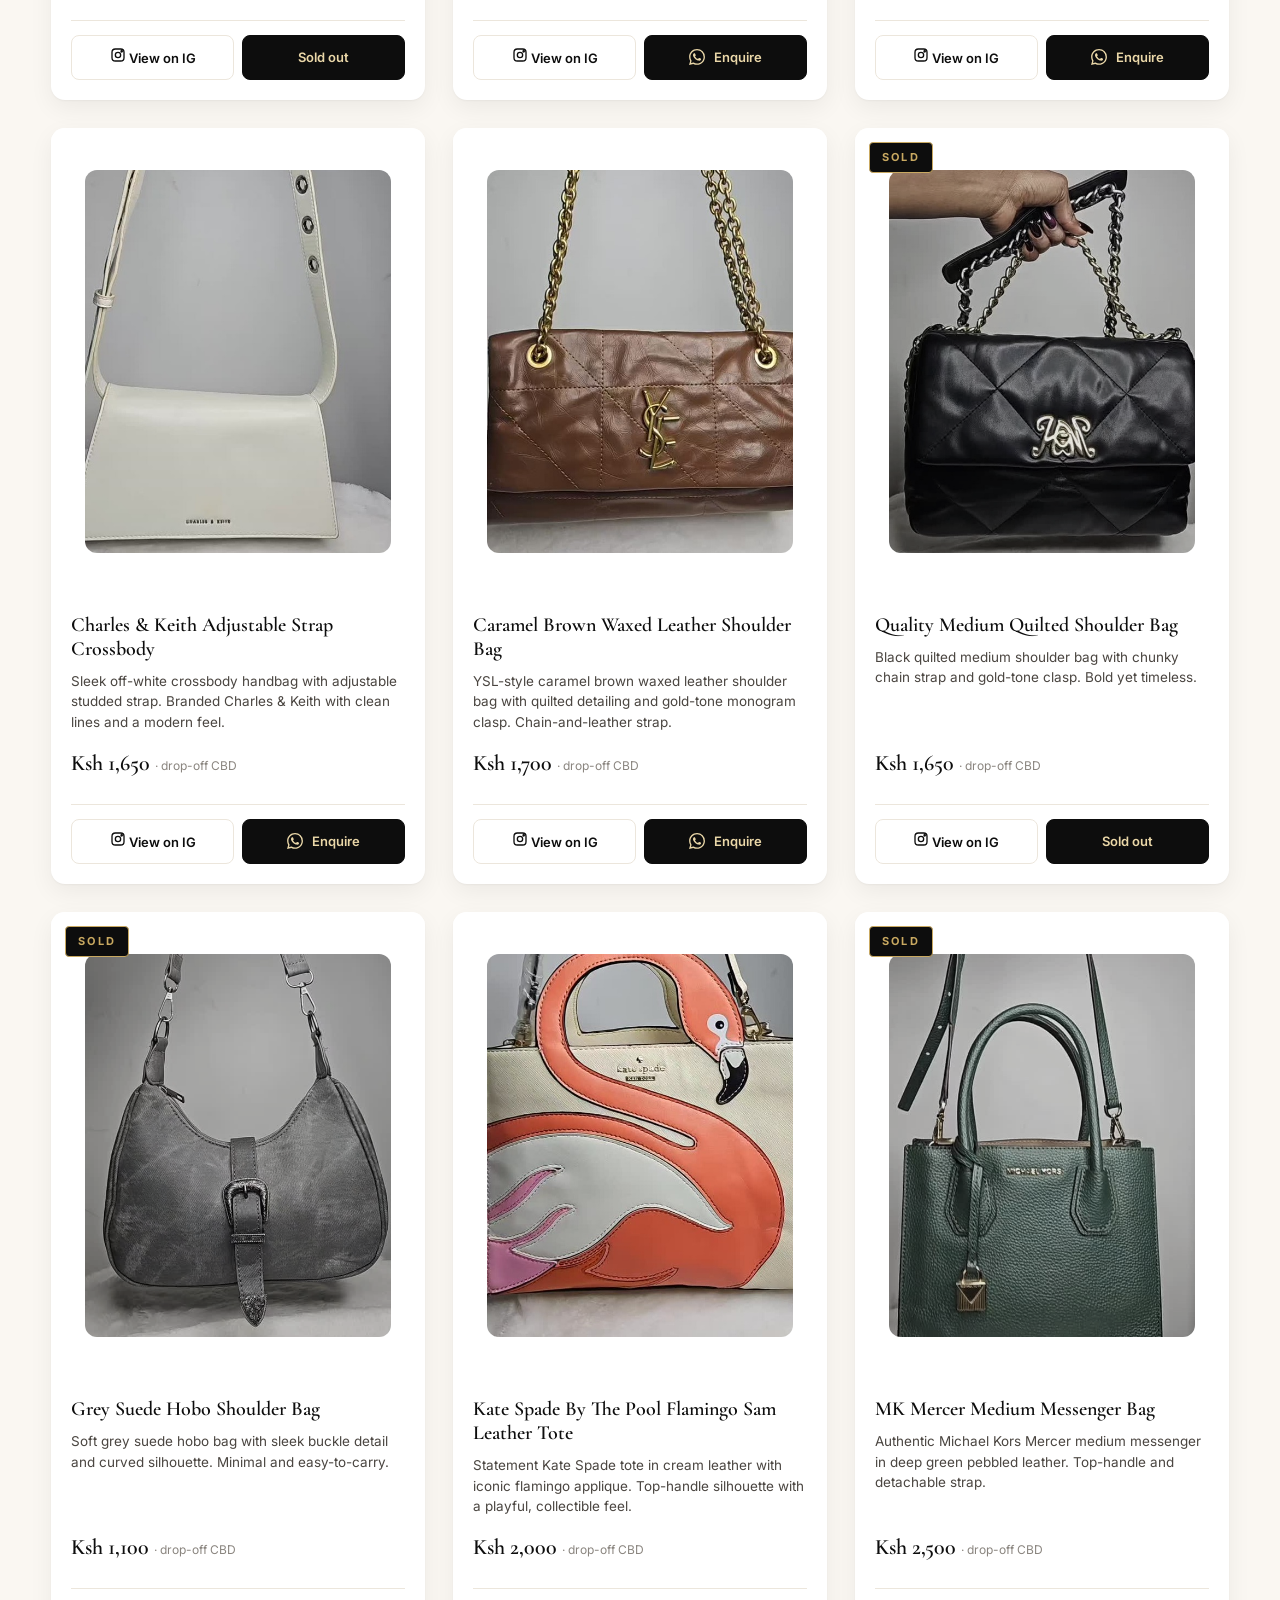
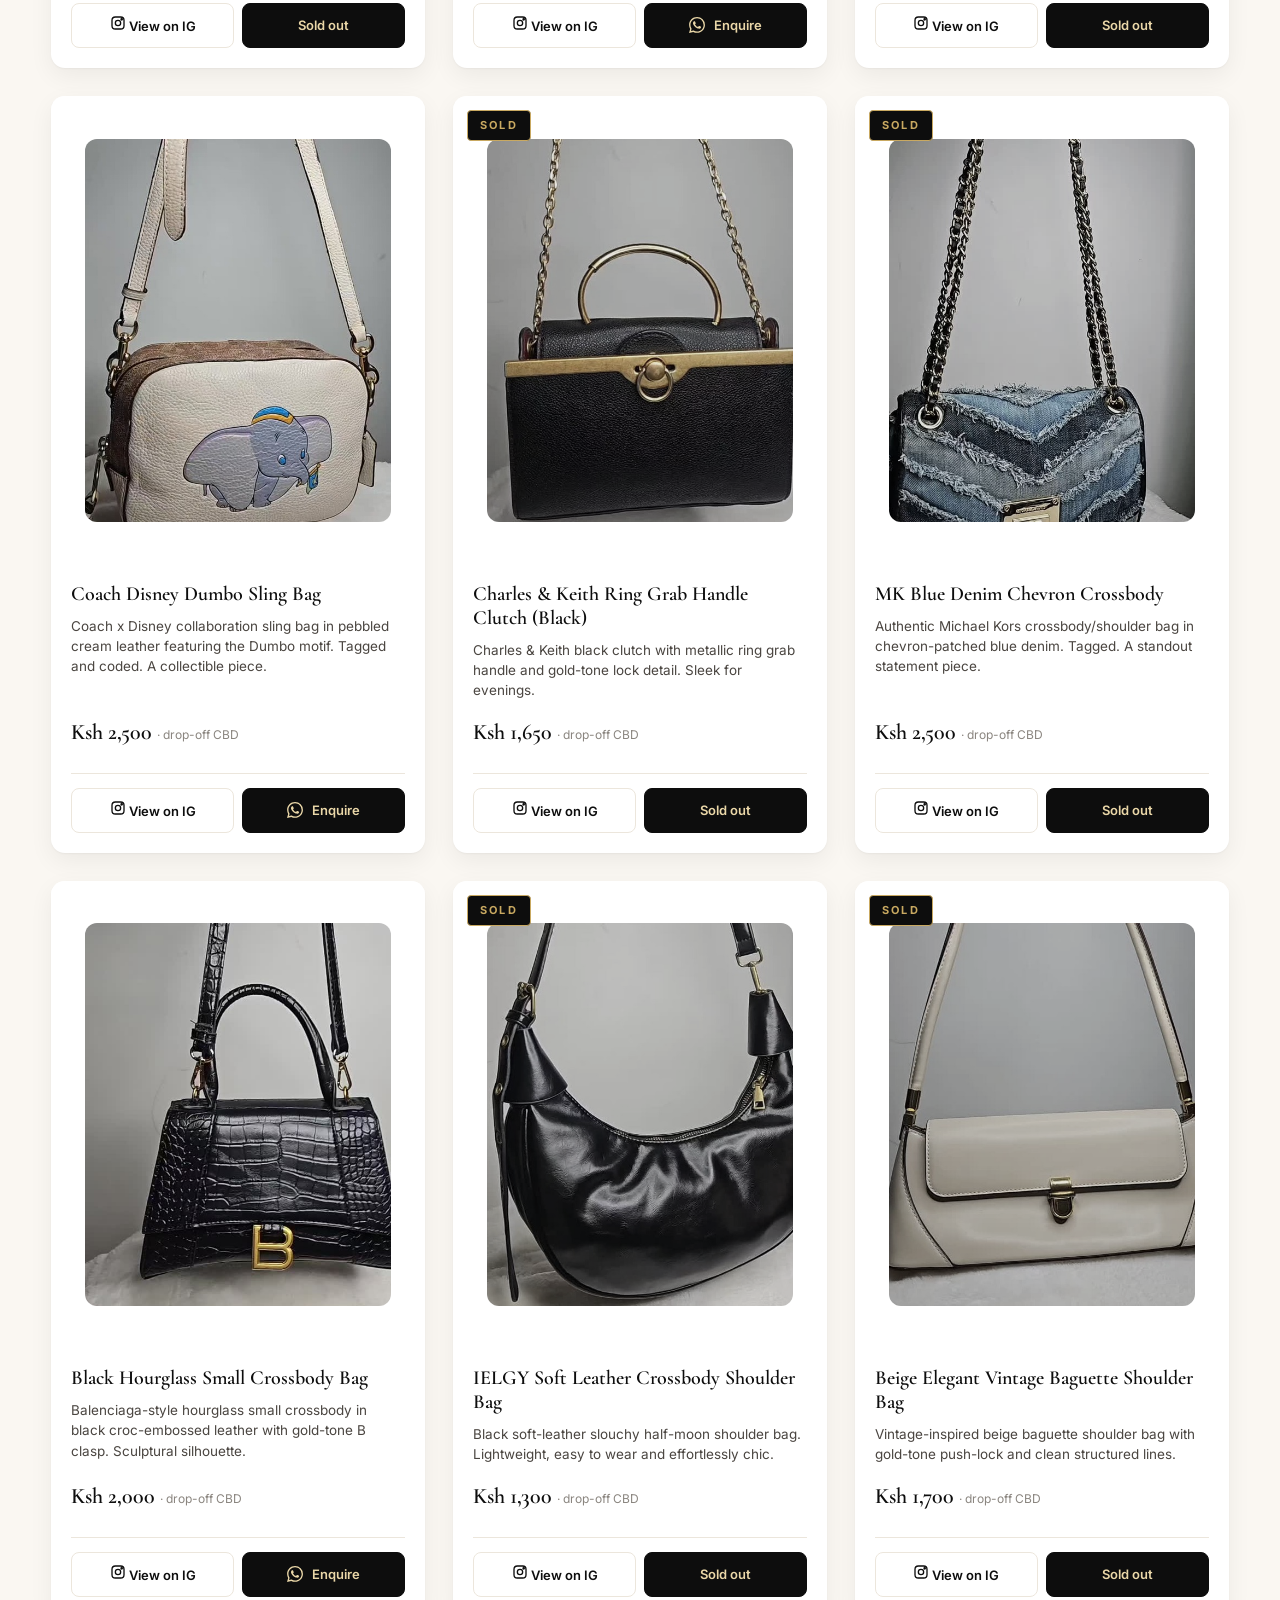
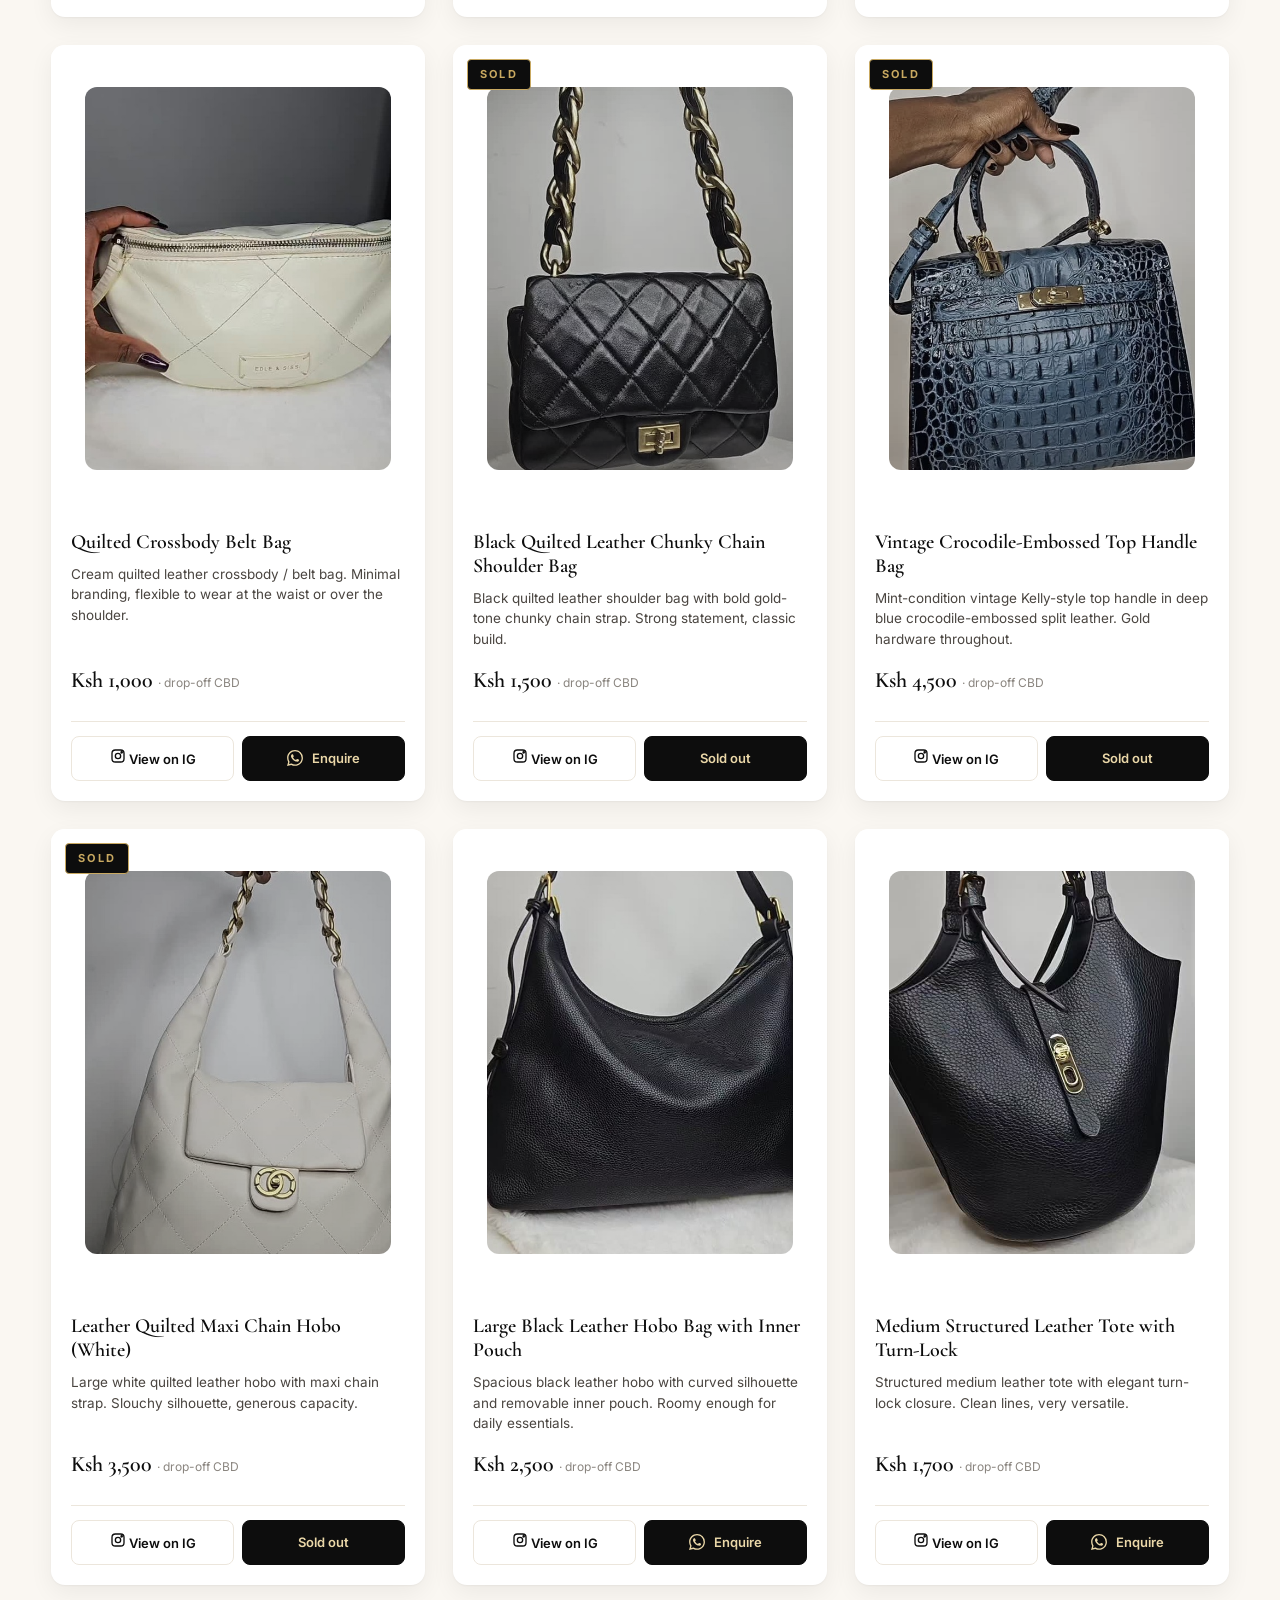
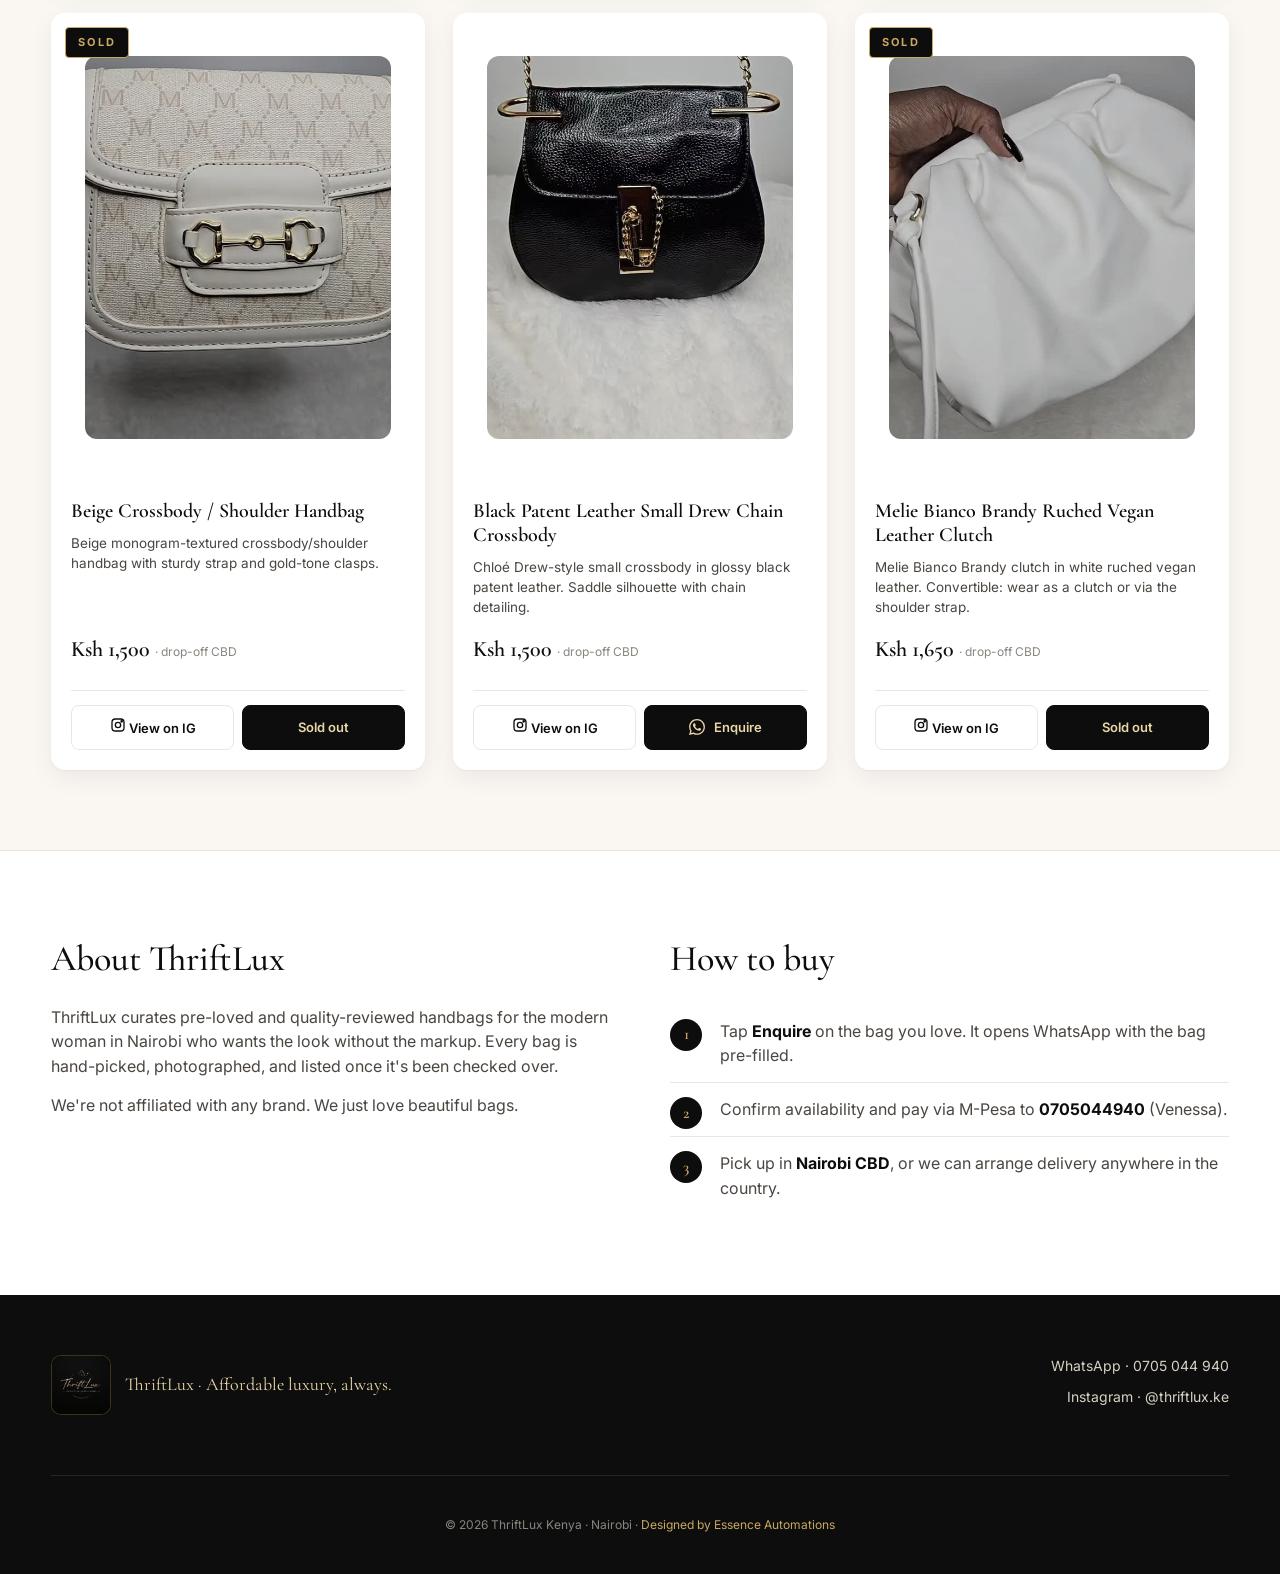
==== commit c7389165: "Align with CATALOG-STANDARDS.md — Phase 1 (thrift-relevant) Audited every thrift-relevant rule in We" ====
--- a/index.html
+++ b/index.html
@@ -25,7 +25,7 @@
 <link rel="preconnect" href="https://fonts.googleapis.com">
 <link rel="preconnect" href="https://fonts.gstatic.com" crossorigin>
 <link href="https://fonts.googleapis.com/css2?family=Cormorant+Garamond:wght@400;500;600;700&family=Inter:wght@300;400;500;600;700&display=swap" rel="stylesheet">
-<link rel="stylesheet" href="styles.css?v=6">
+<link rel="stylesheet" href="styles.css?v=7">
 <!-- GHL external tracking — captures shoppers who visit this site -->
 <script src="https://link.essenceautomations.com/js/external-tracking.js" data-tracking-id="tk_d5a5c7952dc94771ba91855a4bfe3aea"></script>
 </head>
@@ -66,12 +66,29 @@
   <div class="container">
     <div class="filters-bar">
       <h2 class="section-title">The Collection</h2>
-      <div class="filter-pills">
-        <button class="pill active" data-filter="all">All</button>
-        <button class="pill" data-filter="available">Available</button>
-        <button class="pill" data-filter="sold">Sold</button>
+      <div class="filters-controls">
+        <div class="search-box">
+          <svg class="search-icon" viewBox="0 0 24 24" width="18" height="18" aria-hidden="true">
+            <circle cx="11" cy="11" r="7" fill="none" stroke="currentColor" stroke-width="2"/>
+            <line x1="16.5" y1="16.5" x2="21" y2="21" stroke="currentColor" stroke-width="2" stroke-linecap="round"/>
+          </svg>
+          <input id="searchInput" type="search" placeholder="Search by name, description, or category…" autocomplete="off">
+          <button class="search-clear" id="searchClear" type="button" aria-label="Clear search" hidden>&times;</button>
+        </div>
+        <select id="sortSelect" class="sort-select" aria-label="Sort bags">
+          <option value="featured">Featured</option>
+          <option value="newest">Newest first</option>
+          <option value="price-asc">Price: low to high</option>
+          <option value="price-desc">Price: high to low</option>
+        </select>
       </div>
     </div>
+    <div class="filter-pills filter-pills--availability">
+      <button class="pill active" data-filter="all">All</button>
+      <button class="pill" data-filter="available">Available</button>
+      <button class="pill" data-filter="sold">Sold</button>
+    </div>
+    <div class="filter-pills filter-pills--cats" id="catPills"></div>
     <p class="filter-meta" id="filterMeta"></p>
   </div>
 </section>
@@ -119,6 +136,6 @@
   <div class="lightbox-caption" id="lightboxCaption"></div>
 </div>
 
-<script src="main.js?v=3"></script>
+<script src="main.js?v=6"></script>
 </body>
 </html>
--- a/styles.css
+++ b/styles.css
@@ -344,6 +344,7 @@
 }
 .btn-card.primary:hover:not(:disabled) { background: var(--gold); color: var(--ink); border-color: var(--gold); }
 .btn-card:disabled { opacity: 0.5; cursor: not-allowed; }
+.btn-card .wa-icon { vertical-align: -3px; margin-right: 6px; }
 
 /* ===== INFO ===== */
 .info {
@@ -451,6 +452,17 @@
 .admin-wrap { max-width: 1100px; margin: 0 auto; padding: 40px 24px 80px; }
 .admin-header { display: flex; justify-content: space-between; align-items: center; margin-bottom: 30px; flex-wrap: wrap; gap: 16px; }
 .admin-header h1 { font-family: var(--serif); font-size: 36px; font-weight: 500; }
+
+/* Sales dashboard */
+.stats { display: grid; grid-template-columns: repeat(4, 1fr); gap: 14px; margin-bottom: 36px; }
+@media (max-width: 720px) { .stats { grid-template-columns: repeat(2, 1fr); } }
+.stat-card { background: #fff; border: 1px solid var(--line); border-radius: 12px; padding: 18px 20px; transition: 0.25s; }
+.stat-card:hover { transform: translateY(-2px); box-shadow: 0 8px 24px rgba(0,0,0,0.06); }
+.stat-card-accent { background: var(--ink); color: var(--gold-light); border-color: var(--ink); }
+.stat-label { font-size: 11px; font-weight: 600; letter-spacing: 1.5px; text-transform: uppercase; opacity: 0.65; margin-bottom: 8px; }
+.stat-value { font-family: var(--serif); font-size: 28px; font-weight: 600; line-height: 1.1; margin-bottom: 6px; }
+.stat-card-accent .stat-value { color: var(--gold); }
+.stat-sub { font-size: 12px; opacity: 0.7; }
 .admin-actions { display: flex; gap: 10px; flex-wrap: wrap; }
 .btn-admin { padding: 10px 18px; border-radius: 8px; border: 1px solid var(--line); background: #fff; cursor: pointer; font-family: inherit; font-weight: 500; font-size: 14px; transition: 0.2s; }
 .btn-admin:hover { background: var(--ink); color: var(--gold-light); border-color: var(--ink); }
@@ -556,3 +568,543 @@
   .hero-cta .btn { width: 100%; }
   .brand-text { font-size: 17px; }
 }
+
+/* ==========================================================
+   ADMIN — thrift catalog admin pattern
+   Mirrors Website Designs/ryker-luxury minus stock grid + restock
+   ========================================================== */
+.btn-admin.gold { background: var(--gold); color: var(--ink); border-color: var(--gold); font-weight: 700; }
+.btn-admin.gold:hover { background: var(--gold-deep); color: #fff; border-color: var(--gold-deep); }
+
+/* Login form polish — bigger than default per CLAUDE.md */
+.login-wrap { max-width: 440px; padding: 44px 40px 40px; }
+.login-wrap .field input { padding: 16px 18px; font-size: 16px; letter-spacing: 0.06em; }
+.login-wrap .field label { font-size: 13px; }
+.login-wrap .btn-admin { padding: 14px 18px; font-size: 15px; }
+
+/* Sticky admin sub-nav with count badges */
+.admin-nav {
+  position: sticky; top: 0; z-index: 50;
+  background: var(--bg);
+  margin: 0 -24px 24px; padding: 12px 24px;
+  border-bottom: 1px solid var(--line);
+  display: flex; gap: 8px; align-items: center; flex-wrap: wrap;
+}
+.admin-nav a {
+  display: inline-flex; align-items: center; gap: 6px;
+  padding: 8px 14px; border-radius: 999px;
+  font-size: 13.5px; font-weight: 600; color: var(--ink-soft);
+  border: 1px solid var(--line); background: #fff;
+  transition: 0.15s; white-space: nowrap;
+}
+.admin-nav a:hover { background: var(--ink); color: var(--gold-light); border-color: var(--ink); }
+.admin-nav a.admin-nav-cta { background: var(--gold); color: var(--ink); border-color: var(--gold); font-weight: 700; }
+.admin-nav a.admin-nav-cta:hover { background: var(--gold-deep); color: #fff; border-color: var(--gold-deep); }
+.admin-nav-count { display: inline-block; background: var(--line); color: var(--ink-soft); font-size: 11px; font-weight: 700; padding: 1px 7px; border-radius: 99px; }
+.admin-nav a:hover .admin-nav-count { background: rgba(255,255,255,0.15); color: var(--gold-light); }
+#addForm, #salesDash, #invDash, #broadcastDash, #analyticsDash, #allItems { scroll-margin-top: 80px; }
+
+/* Dashboard cards */
+.dash { background: #fff; border: 1px solid var(--line); border-radius: 14px; padding: 24px; margin-bottom: 24px; }
+.dash-title { font-family: var(--serif); font-size: 26px; font-weight: 500; margin: 0 0 18px; color: var(--ink); }
+.dash-grid { display: grid; grid-template-columns: 1fr 1fr; gap: 18px; margin-top: 18px; }
+.dash-card { border: 1px solid var(--line); border-radius: 10px; padding: 18px; }
+.dash-card h3 { font-family: var(--serif); font-size: 18px; margin: 0 0 14px; color: var(--ink); font-weight: 600; }
+.cat-bars { display: flex; flex-direction: column; gap: 10px; }
+.cat-bar-row { display: flex; justify-content: space-between; font-size: 13px; margin-bottom: 4px; }
+.cat-bar-name { font-weight: 600; color: var(--ink); }
+.cat-bar-meta { color: var(--ink-soft); font-size: 12px; }
+.cat-bar-track { background: var(--line); border-radius: 99px; height: 6px; overflow: hidden; }
+.cat-bar-fill { background: var(--gold); height: 100%; transition: width 0.4s; }
+.recent-list { display: flex; flex-direction: column; gap: 10px; }
+.recent-row { display: flex; gap: 10px; align-items: center; }
+.recent-row img { width: 44px; height: 44px; border-radius: 6px; object-fit: cover; flex-shrink: 0; }
+.recent-name { font-size: 13px; font-weight: 600; color: var(--ink); line-height: 1.3; }
+.recent-meta { font-size: 12px; color: var(--ink-soft); margin-top: 2px; }
+@media (max-width: 700px) { .dash-grid { grid-template-columns: 1fr; } }
+
+/* Inventory dashboard */
+.inv-kpi-grid { display: grid; grid-template-columns: repeat(auto-fit, minmax(160px, 1fr)); gap: 14px; margin-bottom: 4px; }
+.inv-kpi { border: 1px solid var(--line); border-radius: 12px; padding: 16px 18px; background: #fff; }
+.inv-kpi.success { border-color: #50a070; background: #f0fff6; }
+.inv-kpi-label { font-size: 11px; letter-spacing: 0.12em; text-transform: uppercase; color: var(--ink-faint); margin-bottom: 6px; }
+.inv-kpi-val { font-family: var(--serif); font-size: 30px; font-weight: 600; color: var(--ink); line-height: 1; }
+.inv-kpi-sub { font-size: 12px; color: var(--ink-faint); margin-top: 4px; }
+.inv-filter-bar { display: flex; gap: 8px; margin: 8px 0 14px; flex-wrap: wrap; }
+.inv-filter-bar .pill { font-weight: 600; }
+.inv-table-wrap { overflow-x: auto; -webkit-overflow-scrolling: touch; }
+.inv-table { width: 100%; border-collapse: collapse; font-size: 13px; min-width: 720px; }
+.inv-table th { text-align: left; font-size: 11px; letter-spacing: 0.1em; text-transform: uppercase; color: var(--ink-faint); padding: 8px 12px; border-bottom: 2px solid var(--line); background: #faf7f2; }
+.inv-table td { padding: 10px 12px; border-bottom: 1px solid var(--line); vertical-align: middle; }
+.inv-table tr:last-child td { border-bottom: none; }
+.inv-table tr:hover td { background: #faf7f2; }
+.inv-table .item-img { width: 38px; height: 38px; border-radius: 6px; object-fit: cover; }
+.stock-pill { display: inline-flex; align-items: center; gap: 4px; padding: 2px 8px; border-radius: 99px; font-size: 11px; font-weight: 700; }
+.stock-pill.ok { background: #e8f8ef; color: #1a7a40; }
+.stock-pill.zero { background: #ffeaea; color: #b00020; }
+.restock-btn { padding: 4px 10px; font-size: 11px; border: 1px solid var(--line); border-radius: 6px; cursor: pointer; background: #fff; font-family: inherit; transition: 0.15s; }
+.restock-btn:hover { background: var(--ink); color: #fff; border-color: var(--ink); }
+
+/* IG quick-add — the recommended primary path. Visually loud so Venessa
+   reaches for it before scrolling to the manual upload. */
+.ig-quick-add {
+  background: linear-gradient(135deg, #fff8ec 0%, #f5e9d3 60%, #ead7a8 100%);
+  border: 2px solid var(--gold);
+  border-radius: 14px;
+  padding: 22px 24px;
+  margin-bottom: 24px;
+  box-shadow: 0 4px 18px rgba(201,169,97,0.18), 0 1px 3px rgba(0,0,0,0.04);
+  position: relative;
+}
+.ig-quick-head { display: flex; align-items: center; gap: 12px; margin-bottom: 8px; flex-wrap: wrap; }
+.ig-quick-head h3 {
+  font-family: var(--serif);
+  font-size: 22px;
+  font-weight: 600;
+  color: var(--ink);
+  margin: 0;
+}
+.ig-quick-badge {
+  display: inline-block;
+  background: var(--ink); color: var(--gold);
+  font-size: 10px; font-weight: 700; letter-spacing: 0.14em;
+  padding: 4px 9px; border-radius: 99px;
+}
+.ig-quick-desc { font-size: 13.5px; color: var(--ink-soft); line-height: 1.5; margin: 0 0 12px; }
+.ig-quick-desc a { color: var(--gold-deep); font-weight: 600; text-decoration: underline; text-underline-offset: 2px; }
+.ig-quick-row { display: flex; gap: 10px; }
+.ig-quick-row input {
+  flex: 1; padding: 13px 16px; border: 1px solid var(--gold); border-radius: 10px;
+  font-family: inherit; font-size: 15px; background: #fff; color: var(--ink);
+}
+.ig-quick-row input:focus { outline: none; border-color: var(--gold-deep); box-shadow: 0 0 0 3px rgba(201,169,97,0.2); }
+.ig-quick-row .btn-admin { flex-shrink: 0; padding: 12px 22px; font-size: 14px; }
+.ig-quick-status { font-size: 12.5px; margin: 10px 0 0; min-height: 18px; }
+.ig-quick-status.ok { color: #1a7a40; }
+.ig-quick-status.err { color: #b00020; }
+@media (max-width: 600px) {
+  .ig-quick-add { padding: 16px 16px 18px; }
+  .ig-quick-row { flex-direction: column; }
+  .ig-quick-row .btn-admin { padding: 14px 16px; font-size: 14px; }
+}
+
+/* "or upload manually below" divider — separates the recommended IG path
+   from the manual file upload so it's obvious they're alternatives. */
+.form-or-divider {
+  display: flex; align-items: center; gap: 14px;
+  font-size: 12px; letter-spacing: 0.18em; text-transform: uppercase;
+  color: var(--ink-faint);
+  margin: 4px 0 18px;
+}
+.form-or-divider::before, .form-or-divider::after {
+  content: ""; flex: 1; height: 1px; background: var(--line);
+}
+.form-or-divider span { padding: 0 4px; }
+
+/* Extra images preview grid */
+.extra-imgs-preview { display: grid; grid-template-columns: repeat(auto-fill, minmax(70px, 1fr)); gap: 8px; margin-top: 8px; }
+.extra-img { position: relative; aspect-ratio: 1; border-radius: 6px; overflow: hidden; border: 1px solid var(--line); }
+.extra-img img { width: 100%; height: 100%; object-fit: cover; }
+.extra-img-rm { position: absolute; top: 2px; right: 2px; width: 22px; height: 22px; border-radius: 50%; background: rgba(0,0,0,0.7); color: #fff; border: none; font-size: 14px; line-height: 1; cursor: pointer; }
+.extra-img-rm:hover { background: #b00020; }
+
+/* WhatsApp Marketing UI */
+.set-form { background: #fff; border: 1px solid var(--line); border-radius: 14px; padding: 22px; }
+.set-form .field input[type="text"], .set-form .field textarea { width: 100%; padding: 11px 14px; border: 1px solid var(--line); border-radius: 8px; font-family: inherit; font-size: 14px; background: #fff; color: var(--ink); }
+.set-selected-items { display: flex; flex-wrap: wrap; gap: 6px; min-height: 32px; padding: 6px; border: 1px dashed var(--line); border-radius: 8px; background: #faf7f2; }
+.set-selected-item { display: inline-flex; align-items: center; gap: 6px; background: #fff; border: 1px solid var(--line); border-radius: 99px; padding: 4px 8px 4px 4px; font-size: 12px; }
+.set-selected-item img { width: 24px; height: 24px; border-radius: 50%; object-fit: cover; }
+.set-selected-rm { background: none; border: none; cursor: pointer; color: #b00020; font-size: 16px; line-height: 1; padding: 0 4px; }
+.set-item-picker { display: none; margin-top: 4px; max-height: 240px; overflow-y: auto; border: 1px solid var(--line); border-radius: 8px; background: #fff; }
+.set-pick-row { display: flex; gap: 10px; align-items: center; padding: 8px 12px; cursor: pointer; border-bottom: 1px solid var(--line); }
+.set-pick-row:last-child { border-bottom: none; }
+.set-pick-row:hover { background: #faf7f2; }
+.set-pick-row img { width: 36px; height: 36px; border-radius: 6px; object-fit: cover; }
+.set-pick-name { font-size: 13px; font-weight: 600; color: var(--ink); }
+.set-pick-meta { font-size: 11px; color: var(--ink-faint); }
+.broadcast-recipients { display: grid; grid-template-columns: 1fr 1fr; gap: 6px; max-height: 280px; overflow-y: auto; padding: 6px; background: #fff; border: 1px solid var(--line); border-radius: 8px; }
+.broadcast-recipient { display: grid; grid-template-columns: auto 1fr auto; align-items: center; gap: 6px 10px; padding: 8px 10px; border: 1px solid var(--line); border-radius: 8px; background: #fff; cursor: pointer; transition: 0.15s; }
+.broadcast-recipient.on { background: #faf7f2; border-color: var(--gold); }
+.broadcast-recipient input { grid-row: 1 / 3; width: 16px; height: 16px; cursor: pointer; accent-color: var(--gold-deep); }
+.broadcast-recipient-name { grid-column: 2; font-size: 13px; font-weight: 600; color: var(--ink); }
+.broadcast-recipient-phone { grid-column: 3; font-size: 11px; color: var(--ink-faint); font-family: monospace; align-self: start; }
+.broadcast-recipient-meta { grid-column: 2 / -1; font-size: 11px; color: var(--ink-faint); }
+@media (max-width: 600px) { .broadcast-recipients { grid-template-columns: 1fr; } }
+
+/* Bulk action sticky bar + admin card overrides */
+.bulk-bar { position: sticky; top: 64px; z-index: 40; display: flex; align-items: center; gap: 10px; background: #0d0d0d; color: var(--gold-light); padding: 10px 14px; border-radius: 10px; margin-bottom: 12px; box-shadow: var(--shadow); }
+.bulk-bar strong { font-size: 18px; font-family: var(--serif); color: var(--gold); margin-right: 4px; }
+.bulk-bar .btn-admin { padding: 6px 12px; font-size: 12.5px; }
+.admin-card { position: relative; transition: 0.2s; }
+.admin-card.bulk-selected { box-shadow: 0 0 0 3px var(--gold); border-color: var(--gold); }
+.bulk-check { position: absolute; top: 8px; left: 8px; z-index: 2; background: rgba(255,255,255,0.92); border-radius: 4px; padding: 4px; cursor: pointer; display: flex; }
+.bulk-check input { width: 18px; height: 18px; cursor: pointer; accent-color: var(--gold-deep); }
+.admin-card-stock { font-size: 12px; color: var(--ink-soft); margin-top: 4px; }
+
+/* Section divider */
+.section-divider { font-family: var(--serif); font-size: 22px; font-weight: 500; margin: 32px 0 14px; padding-bottom: 8px; border-bottom: 1px solid var(--line); display: flex; justify-content: space-between; align-items: baseline; }
+.section-divider span { font-family: var(--sans); font-size: 12px; color: var(--ink-faint); font-weight: 400; }
+
+/* Pending-implementation banner — used on dashboards whose data source
+   isn't wired yet. The visible "Pending" label is what stops a future
+   maintainer (or a hurried Claude) from feeling tempted to seed the
+   widget with placeholder numbers. See workflow doc gotcha. */
+.pending-banner {
+  background: #fff4e0;
+  border: 1px solid #f0c060;
+  border-left: 4px solid #a06000;
+  border-radius: 8px;
+  padding: 12px 16px;
+  font-size: 13px;
+  color: #6b4400;
+  line-height: 1.55;
+  margin: -8px 0 18px;
+}
+.pending-banner strong { color: #b04400; }
+.pending-banner code { background: rgba(160, 96, 0, 0.12); padding: 1px 5px; border-radius: 3px; font-size: 12px; }
+
+@media (max-width: 760px) {
+  .admin-wrap { padding: 24px 16px 60px; }
+  .admin-nav { margin: 0 -16px 20px; padding: 10px 16px; gap: 6px; }
+  .admin-nav a { padding: 6px 12px; font-size: 12.5px; flex-shrink: 0; }
+  .admin-nav .admin-nav-cta { width: 100%; text-align: center; padding: 9px 12px; font-size: 13.5px; }
+  .stats { grid-template-columns: 1fr 1fr; }
+  .inv-table { font-size: 12px; min-width: 640px; }
+  .inv-table th, .inv-table td { padding: 7px 8px; }
+  .inv-table .item-img { width: 32px; height: 32px; }
+  .inv-table-wrap { max-height: 520px; overflow-y: auto; border: 1px solid var(--line); border-radius: 8px; }
+}
+
+/* ==========================================================
+   ADMIN POLISH (v6) — search + mobile horizontal rows
+   ========================================================== */
+
+/* Search input above the All bags grid — pill shape, magnifier icon */
+.admin-search {
+  position: relative;
+  display: flex;
+  align-items: center;
+  gap: 10px;
+  margin: 4px 0 16px;
+}
+.admin-search-icon {
+  position: absolute;
+  left: 18px;
+  top: 50%;
+  transform: translateY(-50%);
+  color: var(--ink-faint);
+  pointer-events: none;
+}
+.admin-search input[type="search"] {
+  flex: 1;
+  padding: 12px 18px 12px 46px;
+  border: 1px solid var(--line);
+  border-radius: 999px;
+  font-family: inherit;
+  font-size: 14px;
+  background: #fff;
+  color: var(--ink);
+  transition: border-color 0.15s, box-shadow 0.15s;
+  -webkit-appearance: none;
+  appearance: none;
+}
+.admin-search input[type="search"]::-webkit-search-cancel-button {
+  -webkit-appearance: none;
+  appearance: none;
+}
+.admin-search input[type="search"]:focus {
+  outline: none;
+  border-color: var(--gold);
+  box-shadow: 0 0 0 3px rgba(201,169,97,0.2);
+}
+.admin-search input[type="search"]::placeholder { color: var(--ink-faint); }
+.admin-search-meta {
+  font-size: 12.5px;
+  color: var(--ink-faint);
+  white-space: nowrap;
+  min-width: 80px;
+  text-align: right;
+}
+
+/* Helper class used by the buyer row in admin cards */
+.admin-card-buyer { font-size: 12px; color: #666; margin-top: 4px; }
+
+/* MOBILE ≤600px — admin cards as horizontal list rows
+   Per CLAUDE.md admin-pattern: 78px thumb, single-line name+price,
+   nowrap actions, ~110px tall, hide category badge.                  */
+@media (max-width: 600px) {
+  .admin-list {
+    grid-template-columns: 1fr;
+    gap: 8px;
+    max-height: 400px;
+    overflow-y: auto;
+    -webkit-overflow-scrolling: touch;
+    padding-right: 2px; /* leave room for scrollbar */
+  }
+  .admin-card {
+    display: grid;
+    grid-template-columns: 78px 1fr;
+    align-items: center;
+    gap: 12px;
+    padding: 8px;
+    min-height: 110px;
+  }
+  /* 78×78 thumbnail — explicit dimensions; NEVER use height:100% (stretches) */
+  .admin-card img {
+    width: 78px;
+    height: 78px;
+    aspect-ratio: 1;
+    object-fit: cover;
+    border-radius: 8px;
+    flex-shrink: 0;
+  }
+  .admin-card-body { padding: 0; min-width: 0; }
+  .admin-card-name {
+    font-size: 14px;
+    margin-bottom: 2px;
+    white-space: nowrap;
+    overflow: hidden;
+    text-overflow: ellipsis;
+  }
+  .admin-card-price { font-size: 13px; display: inline; }
+  /* Category badge + buyer line: hide on mobile to keep rows compact */
+  .admin-card-stock,
+  .admin-card-buyer { display: none; }
+  /* Action buttons: all in one row, no wrapping */
+  .admin-card-actions {
+    margin-top: 6px;
+    gap: 4px;
+    flex-wrap: nowrap;
+  }
+  .admin-card-actions button {
+    padding: 6px 8px;
+    font-size: 11.5px;
+    white-space: nowrap;
+  }
+  /* Bulk-select checkbox is fine where it is — just shrink the chrome */
+  .admin-card .bulk-check { top: 4px; left: 4px; padding: 2px; }
+  .admin-card .bulk-check input { width: 14px; height: 14px; }
+
+  .admin-search { gap: 8px; }
+  .admin-search input[type="search"] { font-size: 16px; padding: 10px 14px 10px 42px; }
+  .admin-search-icon { left: 14px; }
+  .admin-search-meta { font-size: 11.5px; min-width: 0; }
+}
+
+/* ==========================================================
+   STANDARDS PASS (v7) — CATALOG-STANDARDS.md compliance
+   ========================================================== */
+
+/* Public filter row: controls (search + sort) flex sit alongside the title */
+.filters-bar {
+  display: flex;
+  justify-content: space-between;
+  align-items: flex-end;
+  gap: 18px;
+  flex-wrap: wrap;
+  margin-bottom: 14px;
+}
+.filters-controls {
+  display: flex;
+  gap: 10px;
+  align-items: center;
+  flex-wrap: wrap;
+}
+
+/* Pill-shaped search input with magnifier on the left and × clear on the right */
+.search-box {
+  position: relative;
+  display: flex;
+  align-items: center;
+  min-width: 260px;
+  flex: 1 1 260px;
+  max-width: 380px;
+}
+.search-icon {
+  position: absolute;
+  left: 16px;
+  color: var(--ink-faint);
+  pointer-events: none;
+}
+.search-box input[type="search"] {
+  flex: 1;
+  padding: 11px 40px 11px 44px;
+  border: 1px solid var(--line);
+  border-radius: 999px;
+  font-family: inherit;
+  font-size: 14px;
+  background: #fff;
+  color: var(--ink);
+  -webkit-appearance: none;
+  appearance: none;
+  transition: border-color 0.15s, box-shadow 0.15s;
+}
+.search-box input[type="search"]::-webkit-search-cancel-button { -webkit-appearance: none; appearance: none; }
+.search-box input[type="search"]:focus {
+  outline: none;
+  border-color: var(--gold);
+  box-shadow: 0 0 0 3px rgba(201,169,97,0.2);
+}
+.search-clear {
+  position: absolute;
+  right: 8px;
+  width: 24px; height: 24px;
+  border: none; background: transparent;
+  color: var(--ink-faint);
+  font-size: 20px; line-height: 1; cursor: pointer;
+  border-radius: 50%;
+}
+.search-clear:hover { background: var(--line); color: var(--ink); }
+
+/* Sort select — match pill aesthetic */
+.sort-select {
+  padding: 11px 36px 11px 16px;
+  border: 1px solid var(--line);
+  border-radius: 999px;
+  font-family: inherit;
+  font-size: 14px;
+  background: #fff url("data:image/svg+xml;utf8,<svg xmlns='http://www.w3.org/2000/svg' width='12' height='12' viewBox='0 0 12 12'><path d='M2 4l4 4 4-4' stroke='%238a857f' stroke-width='1.5' fill='none' stroke-linecap='round' stroke-linejoin='round'/></svg>") no-repeat right 14px center;
+  color: var(--ink);
+  cursor: pointer;
+  -webkit-appearance: none;
+  appearance: none;
+}
+.sort-select:focus { outline: none; border-color: var(--gold); box-shadow: 0 0 0 3px rgba(201,169,97,0.2); }
+
+/* Category pills row — wrap to multi-line on mobile per CATALOG-STANDARDS */
+.filter-pills--availability,
+.filter-pills--cats {
+  display: flex; gap: 8px;
+  flex-wrap: wrap;       /* never horizontal-scroll on mobile */
+  margin: 0 0 10px;
+}
+.filter-pills--cats:empty { display: none; }
+
+/* NEW badge — gold ribbon top-left for items added in last 7 days */
+.badge-new {
+  position: absolute;
+  top: 14px; left: 14px;
+  background: var(--gold);
+  color: #0d0d0d;
+  font-size: 10.5px;
+  letter-spacing: 0.18em;
+  padding: 5px 10px;
+  border-radius: 4px;
+  font-weight: 700;
+  text-transform: uppercase;
+  box-shadow: 0 2px 6px rgba(201,169,97,0.4);
+}
+/* If both SOLD and NEW exist (shouldn't, but safe), SOLD wins visually */
+.card.sold .badge-new { display: none; }
+
+/* Admin Insights section ("(This device only)" badge) */
+.insights-badge {
+  display: inline-block;
+  background: var(--line);
+  color: var(--ink-soft);
+  font-size: 10.5px;
+  font-weight: 700;
+  letter-spacing: 0.12em;
+  text-transform: uppercase;
+  padding: 3px 8px;
+  border-radius: 99px;
+  vertical-align: middle;
+  margin-left: 10px;
+}
+.insights-disclosure {
+  font-size: 13px;
+  color: var(--ink-soft);
+  line-height: 1.55;
+  margin: -8px 0 18px;
+}
+.insights-disclosure code {
+  background: rgba(0,0,0,0.05);
+  padding: 1px 5px; border-radius: 3px; font-size: 12px;
+}
+
+/* "Searches with no results" warm-amber pills card (the killer feature) */
+.search-gaps {
+  background: #fff8eb;
+  border: 1px solid #f0c060;
+  border-left: 4px solid #d99e22;
+  border-radius: 10px;
+  padding: 14px 16px;
+  margin-top: 14px;
+}
+.search-gaps h4 {
+  margin: 0 0 4px;
+  font-family: var(--serif);
+  font-size: 17px;
+  font-weight: 600;
+  color: #6b4400;
+}
+.search-gaps-hint {
+  font-size: 12.5px;
+  color: #8a6d2a;
+  margin: 0 0 12px;
+}
+.search-gaps-pills {
+  display: flex;
+  flex-wrap: wrap;
+  gap: 8px;
+}
+.search-gap-pill {
+  display: inline-flex; align-items: center;
+  background: #fff;
+  border: 1px solid #d99e22;
+  color: #6b4400;
+  border-radius: 99px;
+  padding: 5px 12px;
+  font-size: 13px;
+  font-weight: 500;
+}
+.search-gap-pill .count {
+  background: #d99e22;
+  color: #fff;
+  font-size: 11px; font-weight: 700;
+  border-radius: 99px;
+  padding: 1px 7px;
+  margin-left: 6px;
+}
+.insights-empty { font-size: 13px; color: var(--ink-faint); padding: 12px; }
+
+/* Reset button for Insights */
+.insights-actions { margin-top: 18px; display: flex; gap: 10px; justify-content: flex-end; }
+
+/* IG quick-add pill rename ("⚡ FASTEST WAY") + 4px gold-deep left bar */
+.ig-quick-add { border-left: 4px solid var(--gold-deep); }
+.ig-quick-badge {
+  background: linear-gradient(135deg, #3d2817, var(--ink));
+  color: var(--gold);
+}
+
+/* Long-list custom scrollbar (per CATALOG-STANDARDS) — gold thumb on warm-beige track */
+.admin-list, .broadcast-recipients, .set-item-picker, .inv-table-wrap {
+  scrollbar-width: thin;
+  scrollbar-color: var(--gold) #faf7f2;
+}
+.admin-list::-webkit-scrollbar,
+.broadcast-recipients::-webkit-scrollbar,
+.set-item-picker::-webkit-scrollbar,
+.inv-table-wrap::-webkit-scrollbar { width: 8px; height: 8px; }
+.admin-list::-webkit-scrollbar-track,
+.broadcast-recipients::-webkit-scrollbar-track,
+.set-item-picker::-webkit-scrollbar-track,
+.inv-table-wrap::-webkit-scrollbar-track { background: #faf7f2; border-radius: 4px; }
+.admin-list::-webkit-scrollbar-thumb,
+.broadcast-recipients::-webkit-scrollbar-thumb,
+.set-item-picker::-webkit-scrollbar-thumb,
+.inv-table-wrap::-webkit-scrollbar-thumb { background: var(--gold); border-radius: 4px; }
+.admin-list::-webkit-scrollbar-thumb:hover,
+.broadcast-recipients::-webkit-scrollbar-thumb:hover,
+.set-item-picker::-webkit-scrollbar-thumb:hover,
+.inv-table-wrap::-webkit-scrollbar-thumb:hover { background: var(--gold-deep); }
+
+/* Mobile compact for the new controls */
+@media (max-width: 600px) {
+  .filters-bar { gap: 12px; }
+  .filters-controls { width: 100%; }
+  .search-box { min-width: 0; flex: 1 1 100%; max-width: none; }
+  .search-box input[type="search"] { font-size: 16px; }
+  .sort-select { width: 100%; padding: 10px 32px 10px 14px; font-size: 14px; }
+}
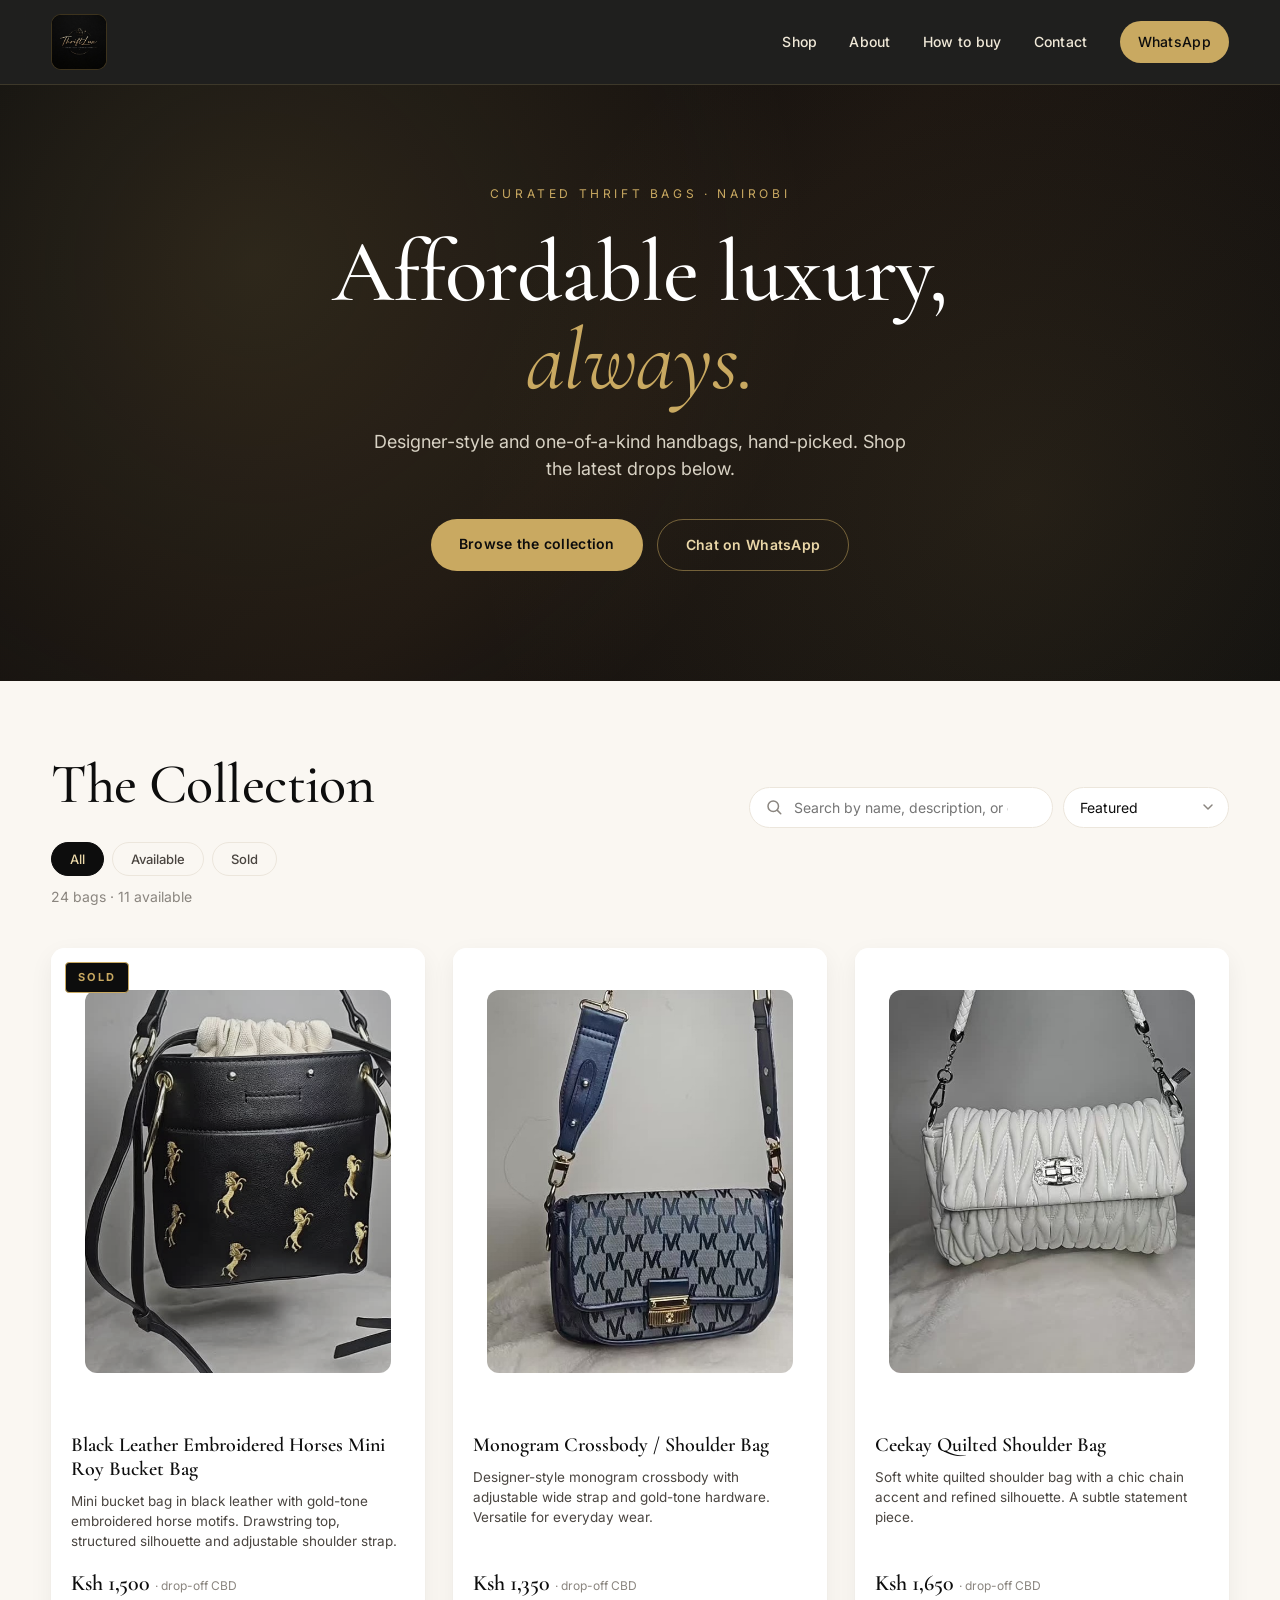
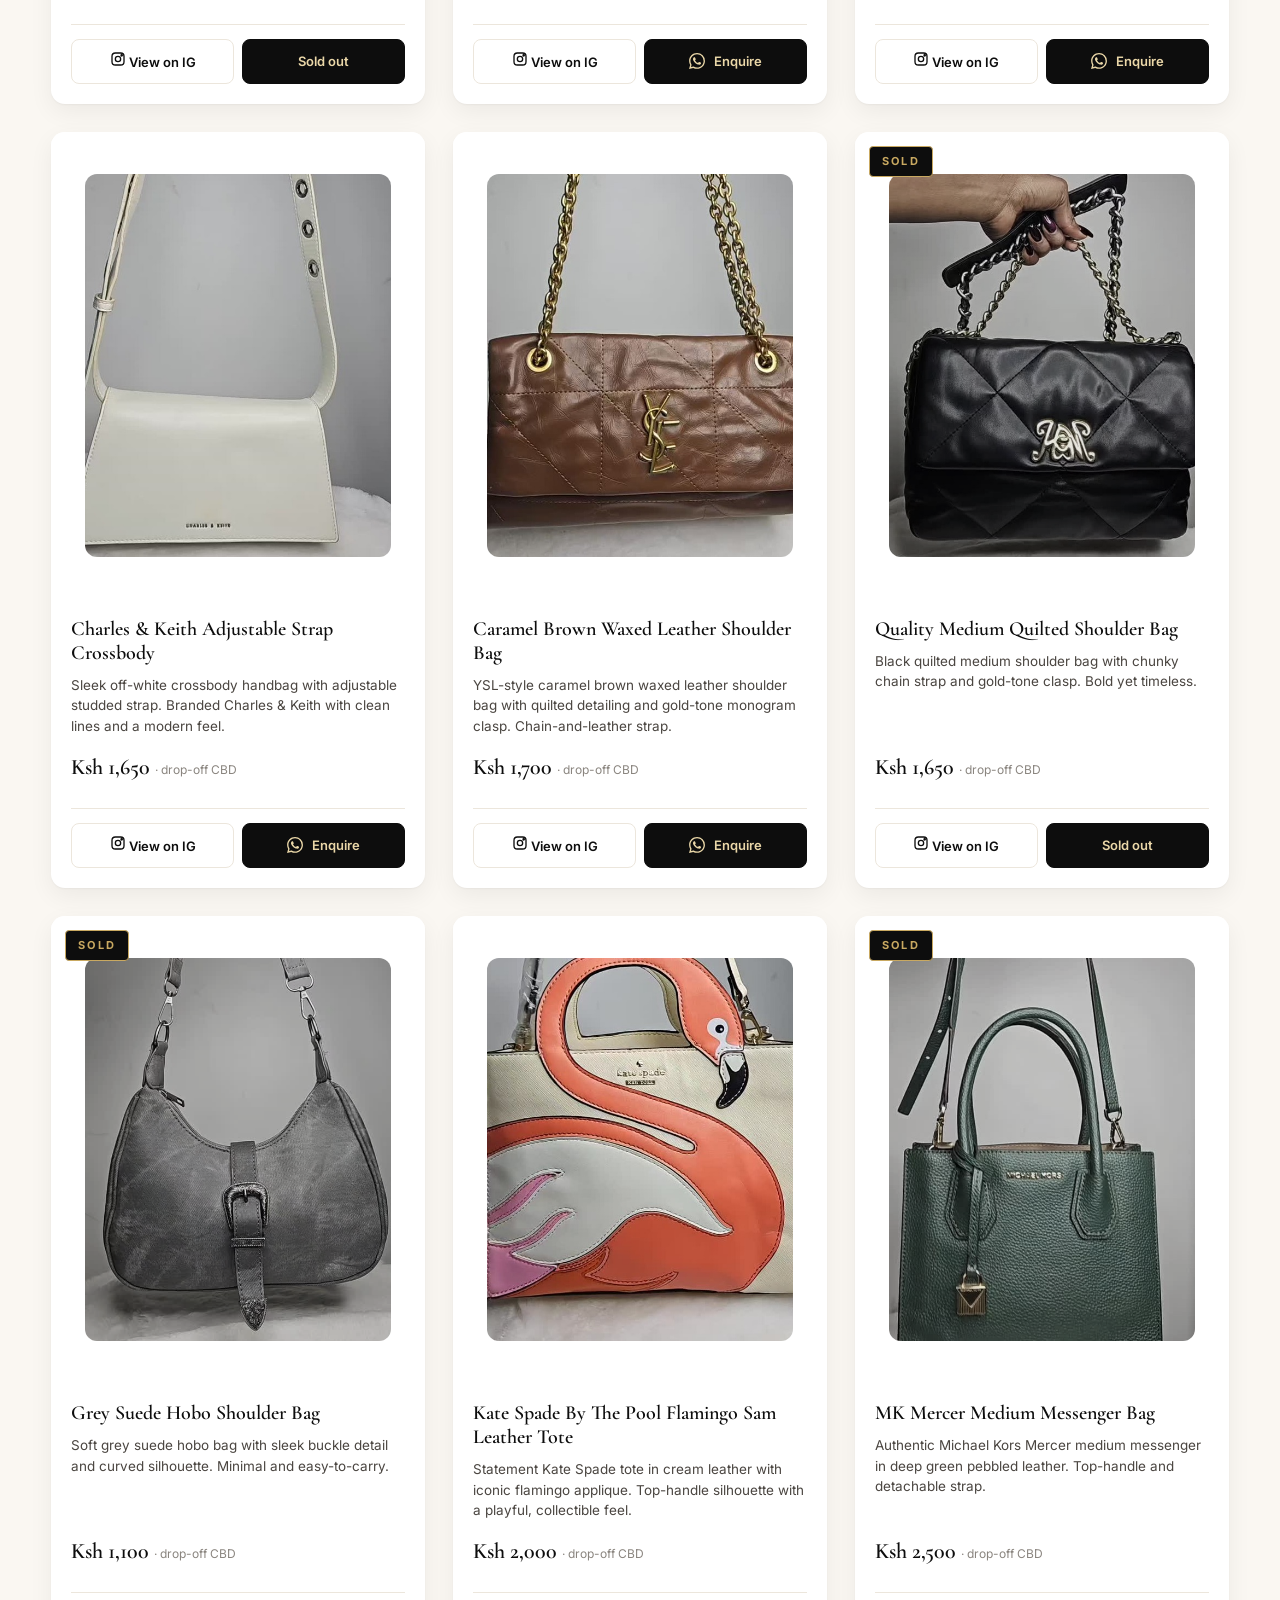
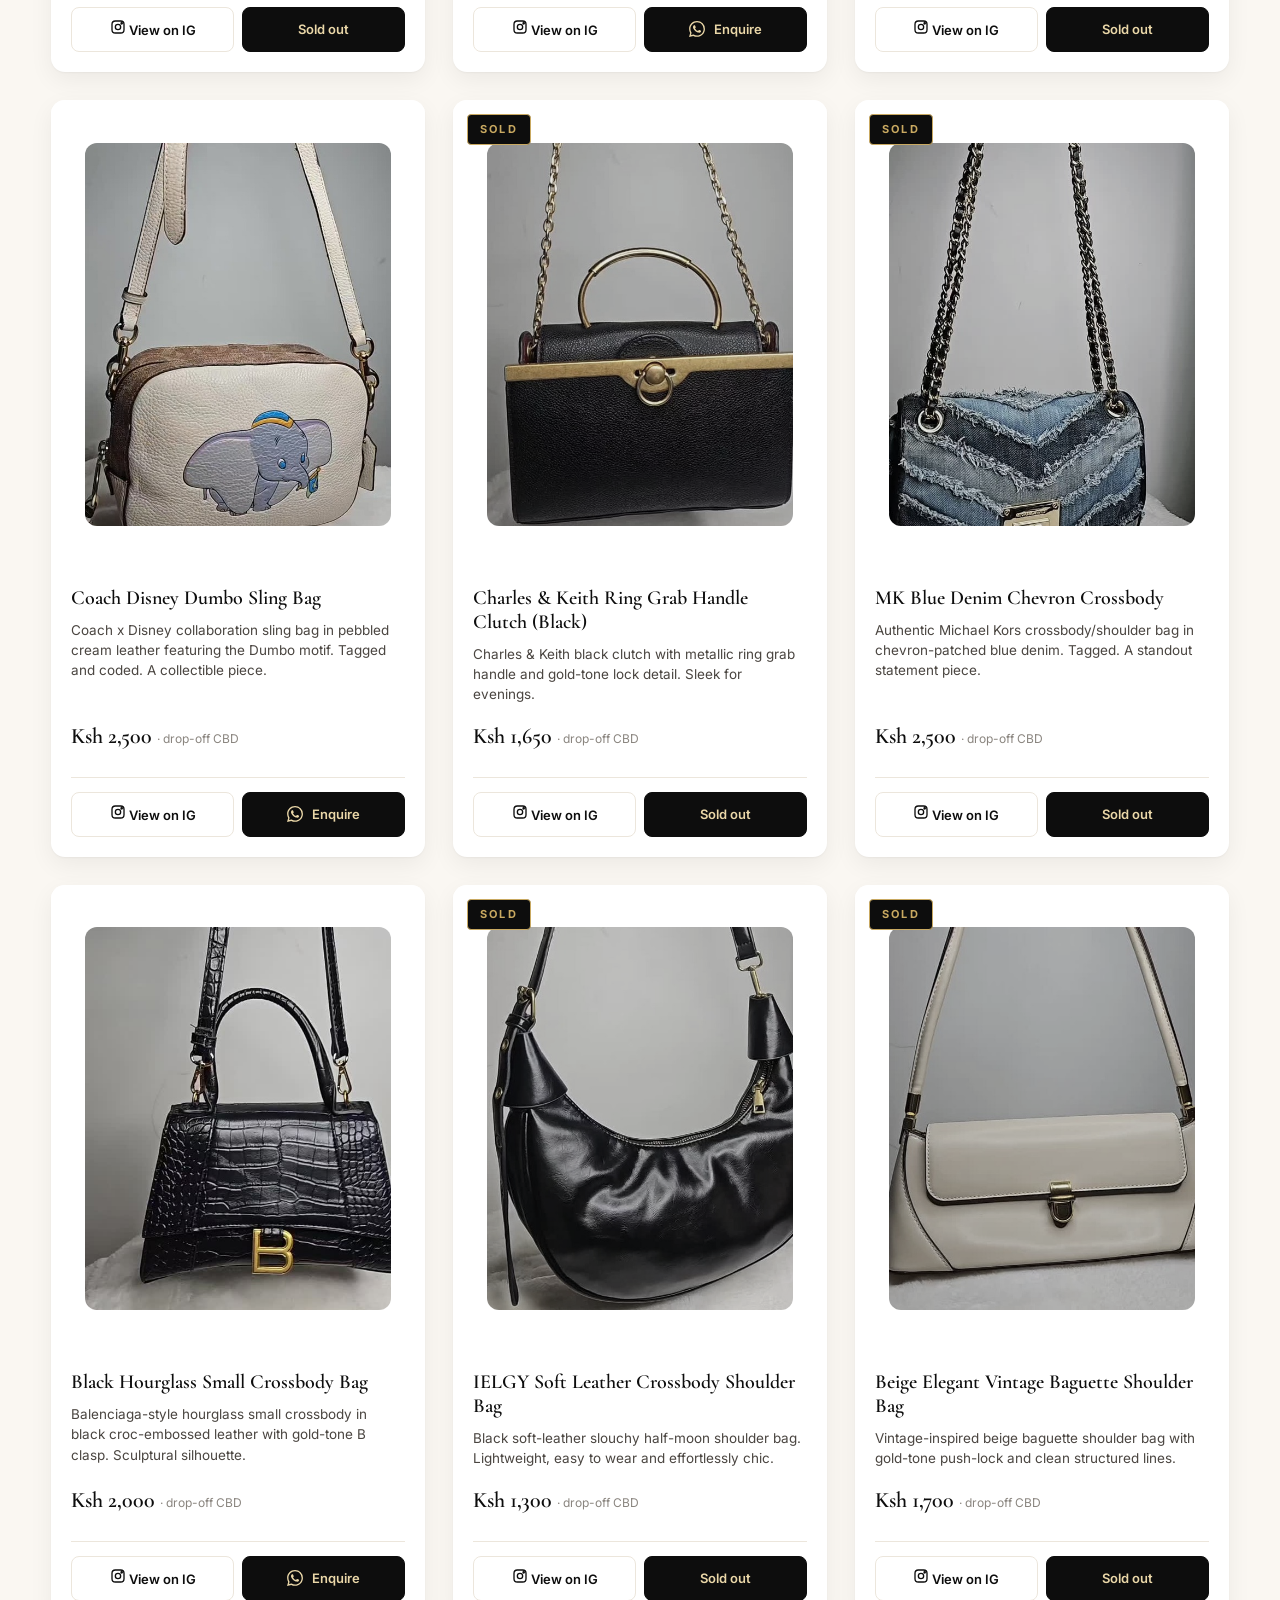
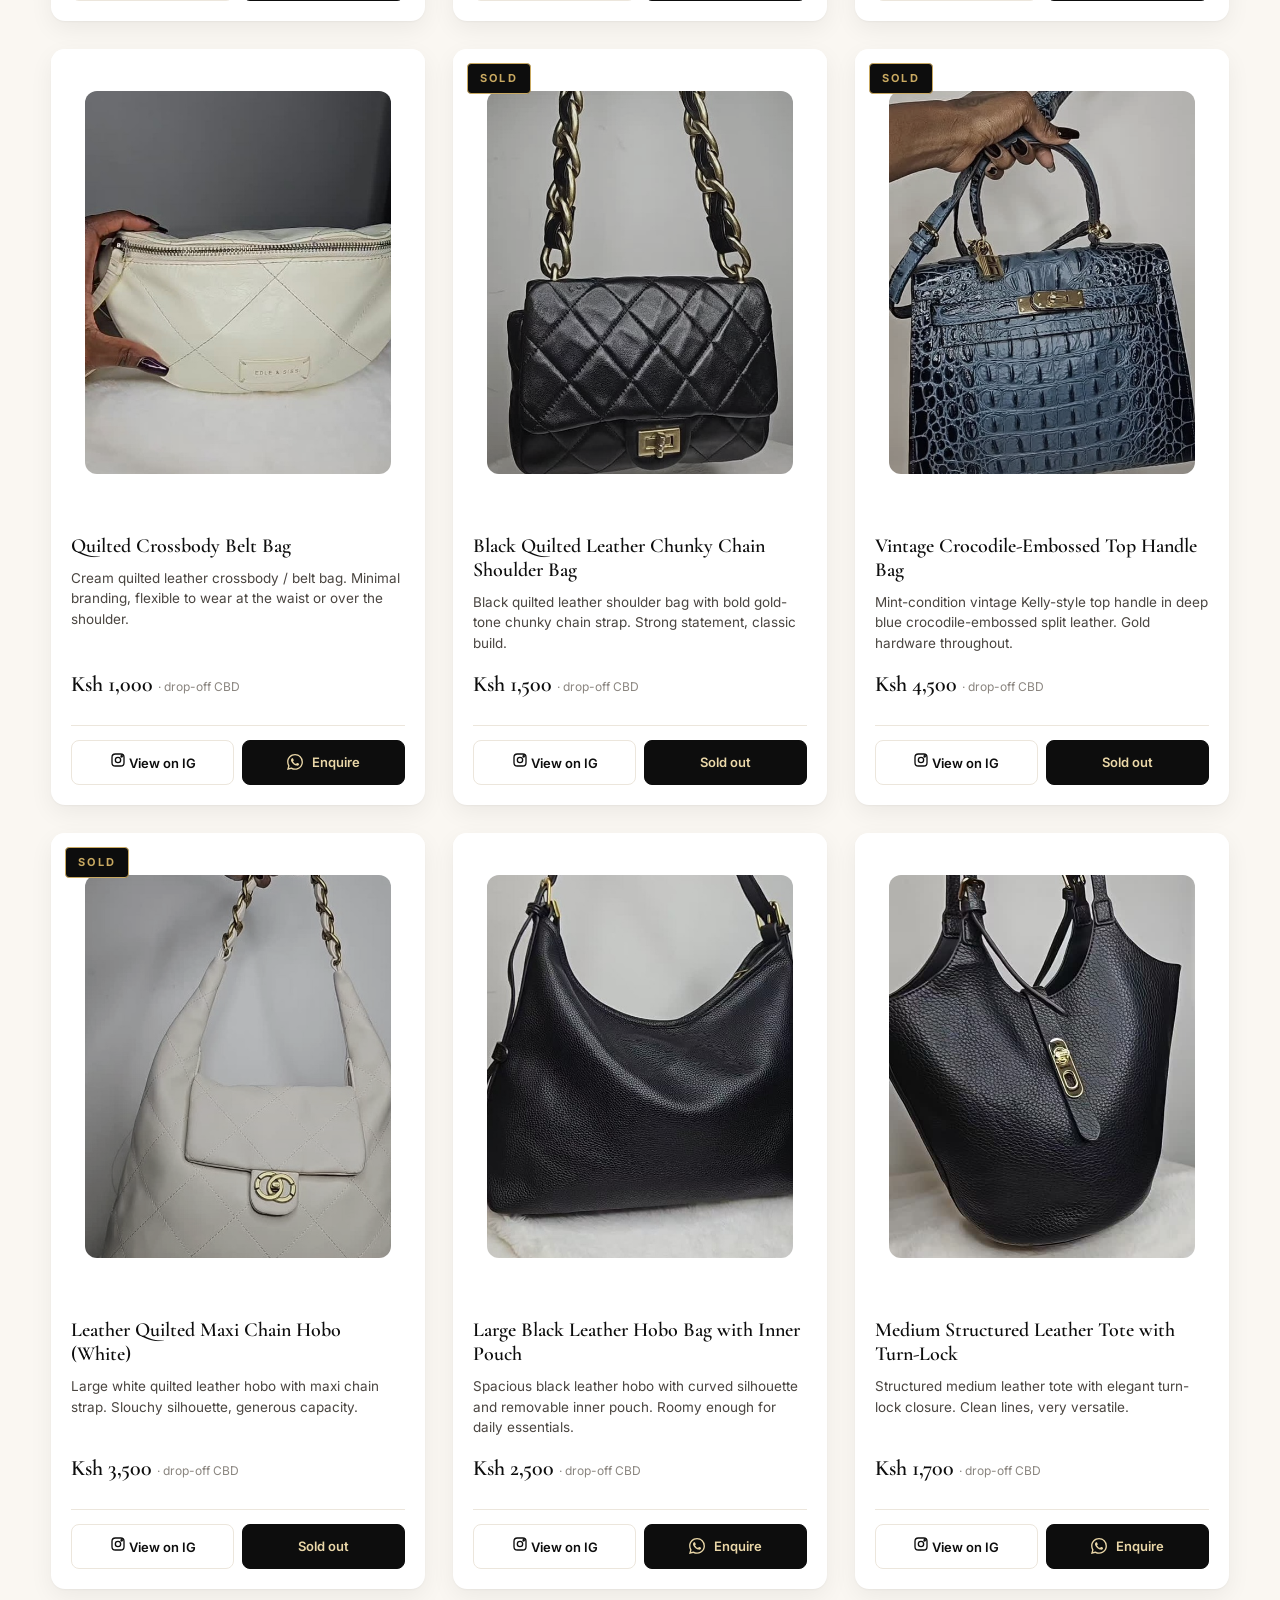
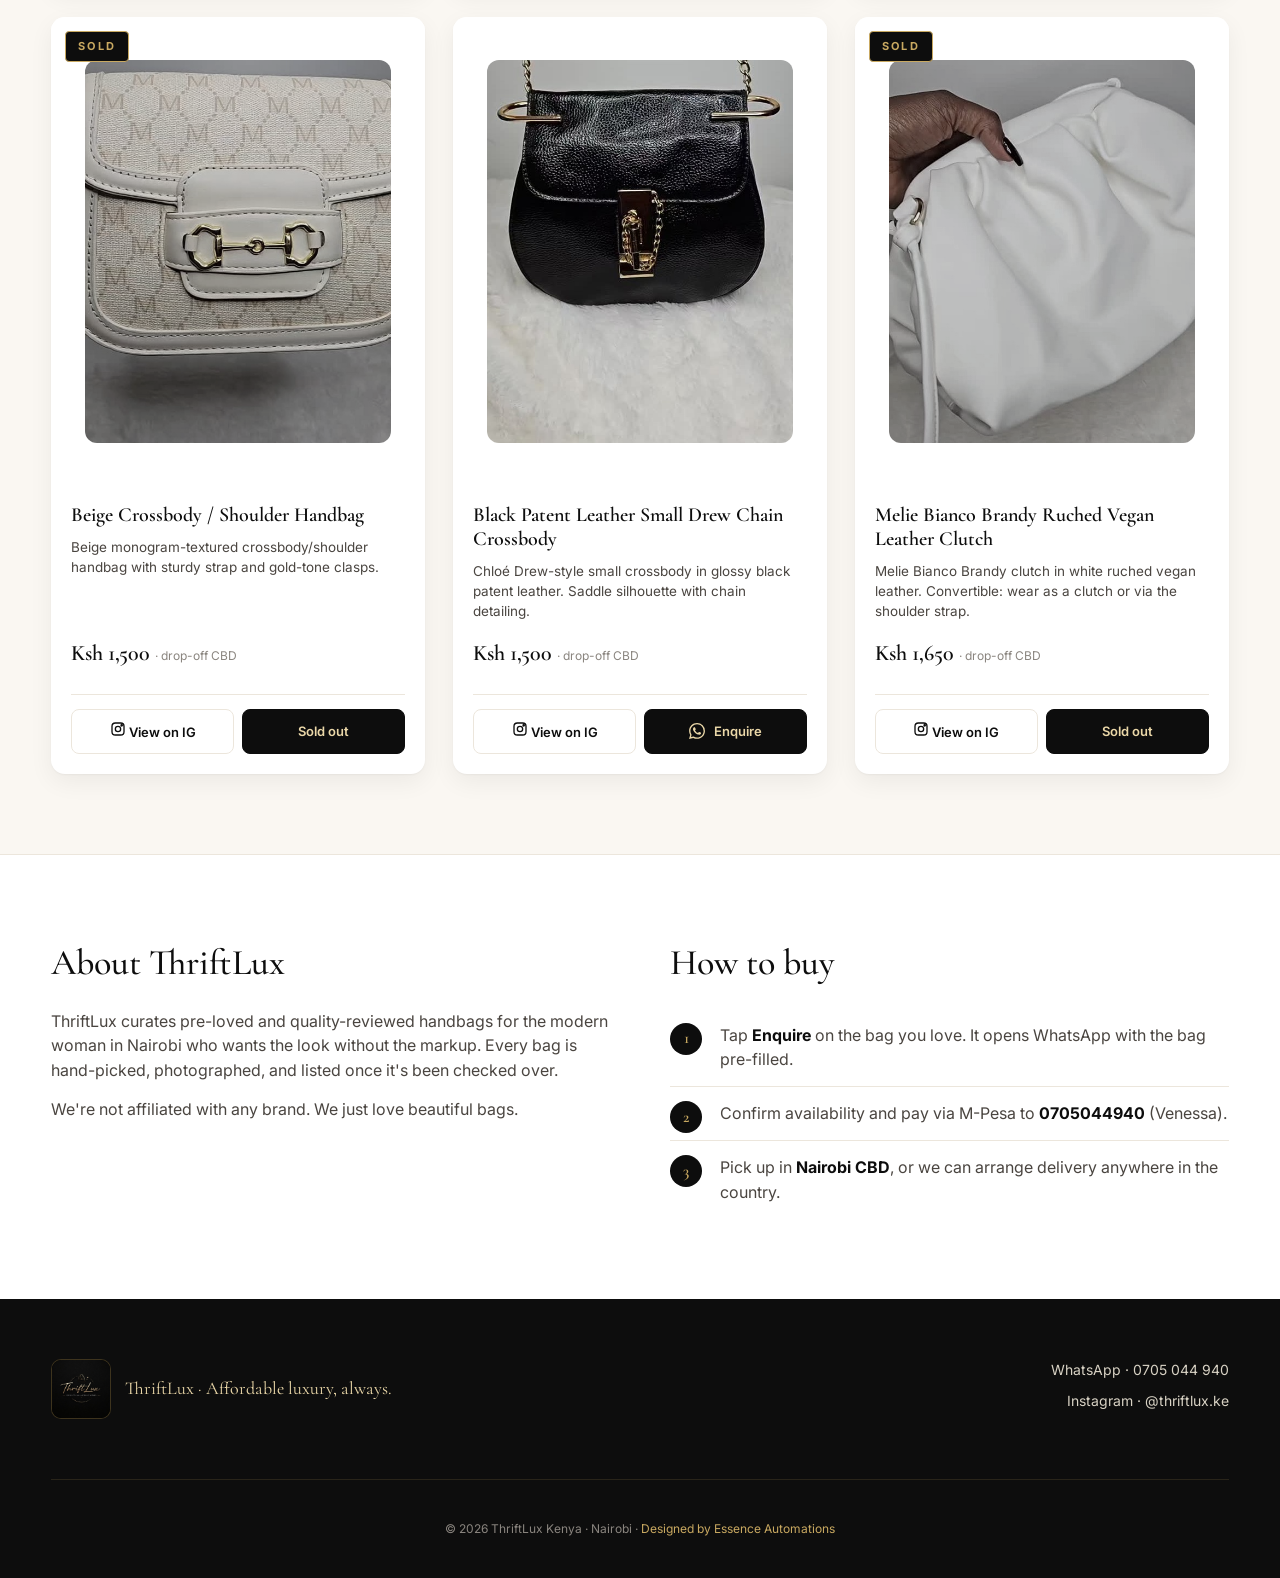
==== commit c8704fa5: "Remove text label next to navbar logo — logo only Drops the .brand-text 'ThriftLux' span next to the" ====
--- a/index.html
+++ b/index.html
@@ -25,7 +25,7 @@
 <link rel="preconnect" href="https://fonts.googleapis.com">
 <link rel="preconnect" href="https://fonts.gstatic.com" crossorigin>
 <link href="https://fonts.googleapis.com/css2?family=Cormorant+Garamond:wght@400;500;600;700&family=Inter:wght@300;400;500;600;700&display=swap" rel="stylesheet">
-<link rel="stylesheet" href="styles.css?v=7">
+<link rel="stylesheet" href="styles.css?v=8">
 <!-- GHL external tracking — captures shoppers who visit this site -->
 <script src="https://link.essenceautomations.com/js/external-tracking.js" data-tracking-id="tk_d5a5c7952dc94771ba91855a4bfe3aea"></script>
 </head>
@@ -33,9 +33,8 @@
 
 <nav class="nav">
   <div class="nav-inner">
-    <a href="#" class="brand">
+    <a href="#" class="brand" aria-label="ThriftLux home">
       <img src="images/logo.jpg" alt="ThriftLux" class="brand-logo">
-      <span class="brand-text">ThriftLux</span>
     </a>
     <button class="nav-toggle" id="navToggle" aria-label="Open menu">
       <span></span><span></span><span></span>
--- a/styles.css
+++ b/styles.css
@@ -56,23 +56,18 @@
 .brand {
   display: flex;
   align-items: center;
-  gap: 12px;
   color: #fff;
-}
+  transition: transform 0.2s;
+}
+.brand:hover .brand-logo { transform: scale(1.04); }
 .brand-logo {
-  width: 52px; height: 52px; border-radius: 10px;
+  width: 56px; height: 56px; border-radius: 10px;
   border: 1px solid rgba(201,169,97,0.3);
   object-fit: cover;
   background: #000;
+  transition: transform 0.2s;
 }
 .footer-brand .brand-logo { width: 60px; height: 60px; }
-.brand-text {
-  font-family: var(--serif);
-  font-size: 22px;
-  font-weight: 600;
-  letter-spacing: 0.02em;
-  color: var(--gold-light);
-}
 .nav-links {
   display: flex; gap: 32px; align-items: center;
 }
@@ -518,8 +513,7 @@
 /* ===== MOBILE POLISH ===== */
 @media (max-width: 760px) {
   .nav-inner { padding: 10px 0; }
-  .brand-logo { width: 44px; height: 44px; }
-  .brand-text { font-size: 19px; }
+  .brand-logo { width: 46px; height: 46px; }
 
   .hero { padding: 56px 16px 64px; }
   .hero-eyebrow { font-size: 11px; letter-spacing: 0.25em; margin-bottom: 18px; }
@@ -566,7 +560,6 @@
   .hero-title { font-size: 38px; }
   .hero-cta { flex-direction: column; }
   .hero-cta .btn { width: 100%; }
-  .brand-text { font-size: 17px; }
 }
 
 /* ==========================================================
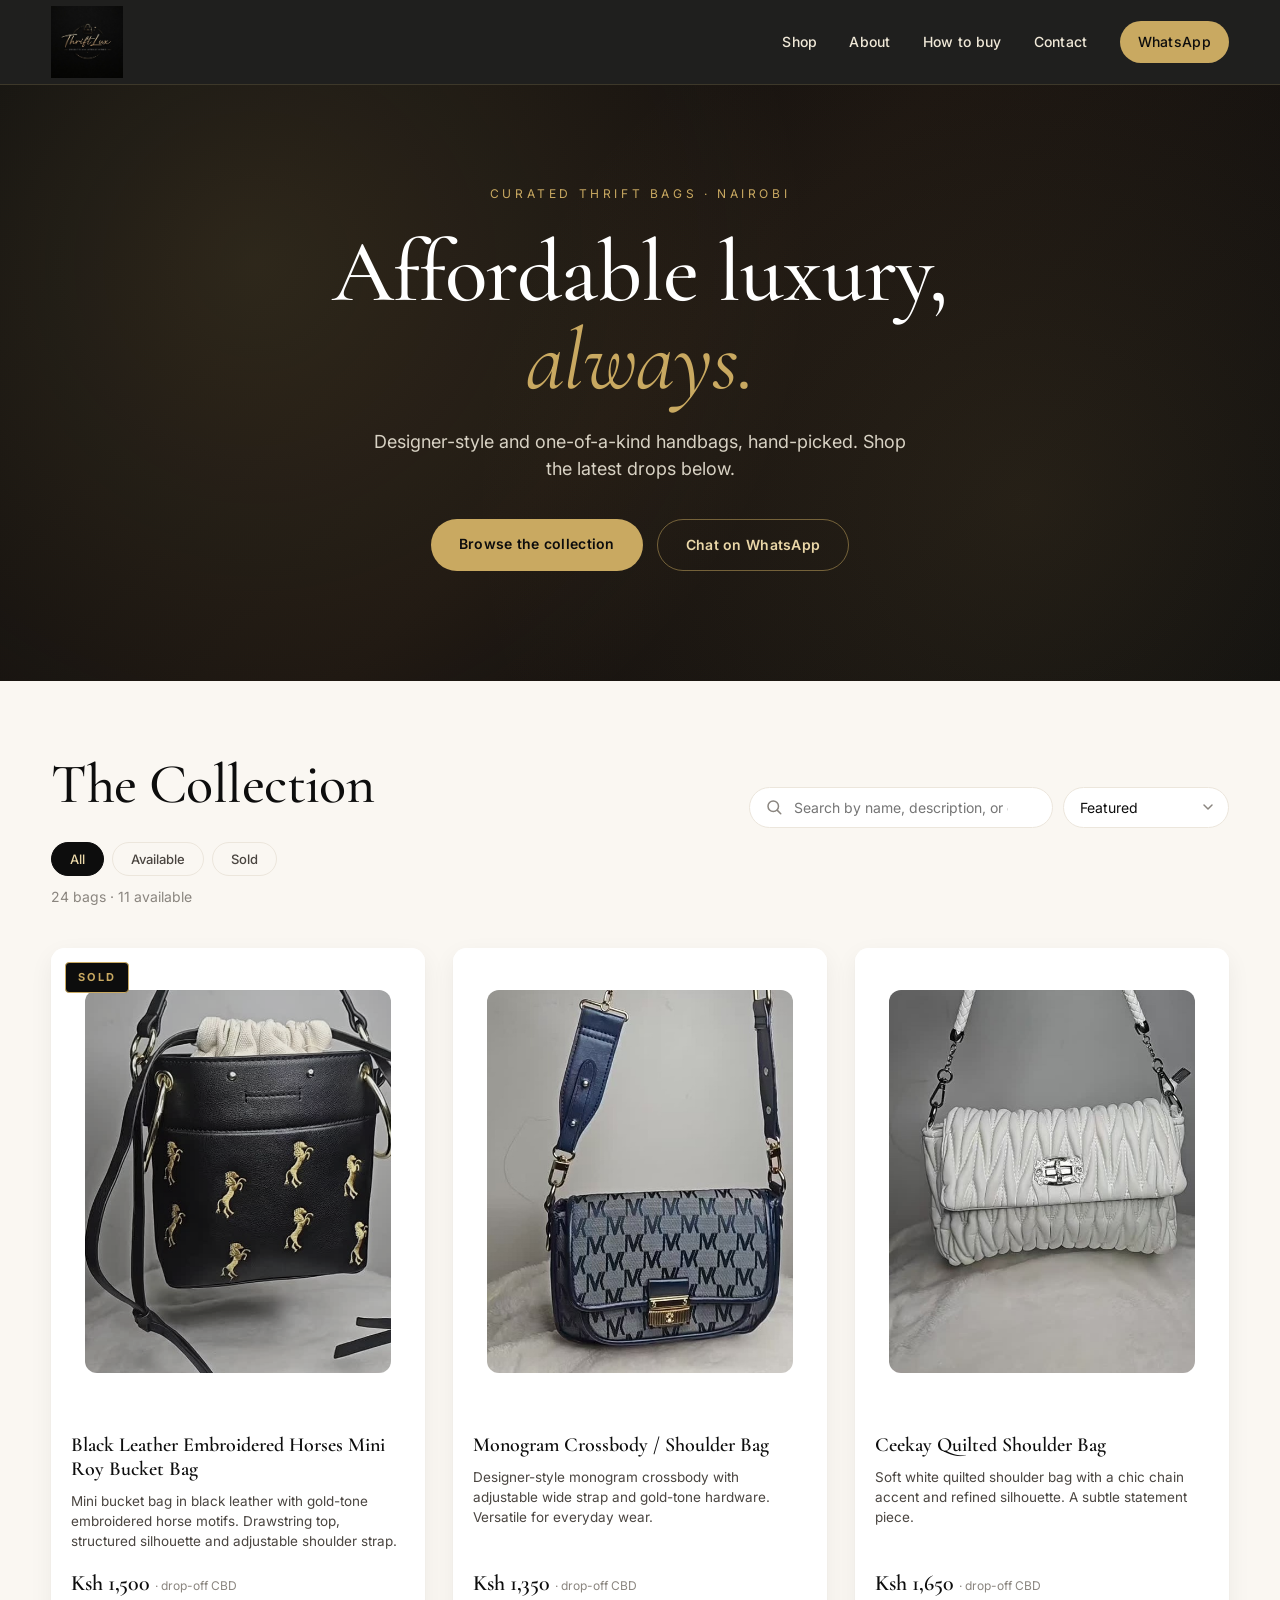
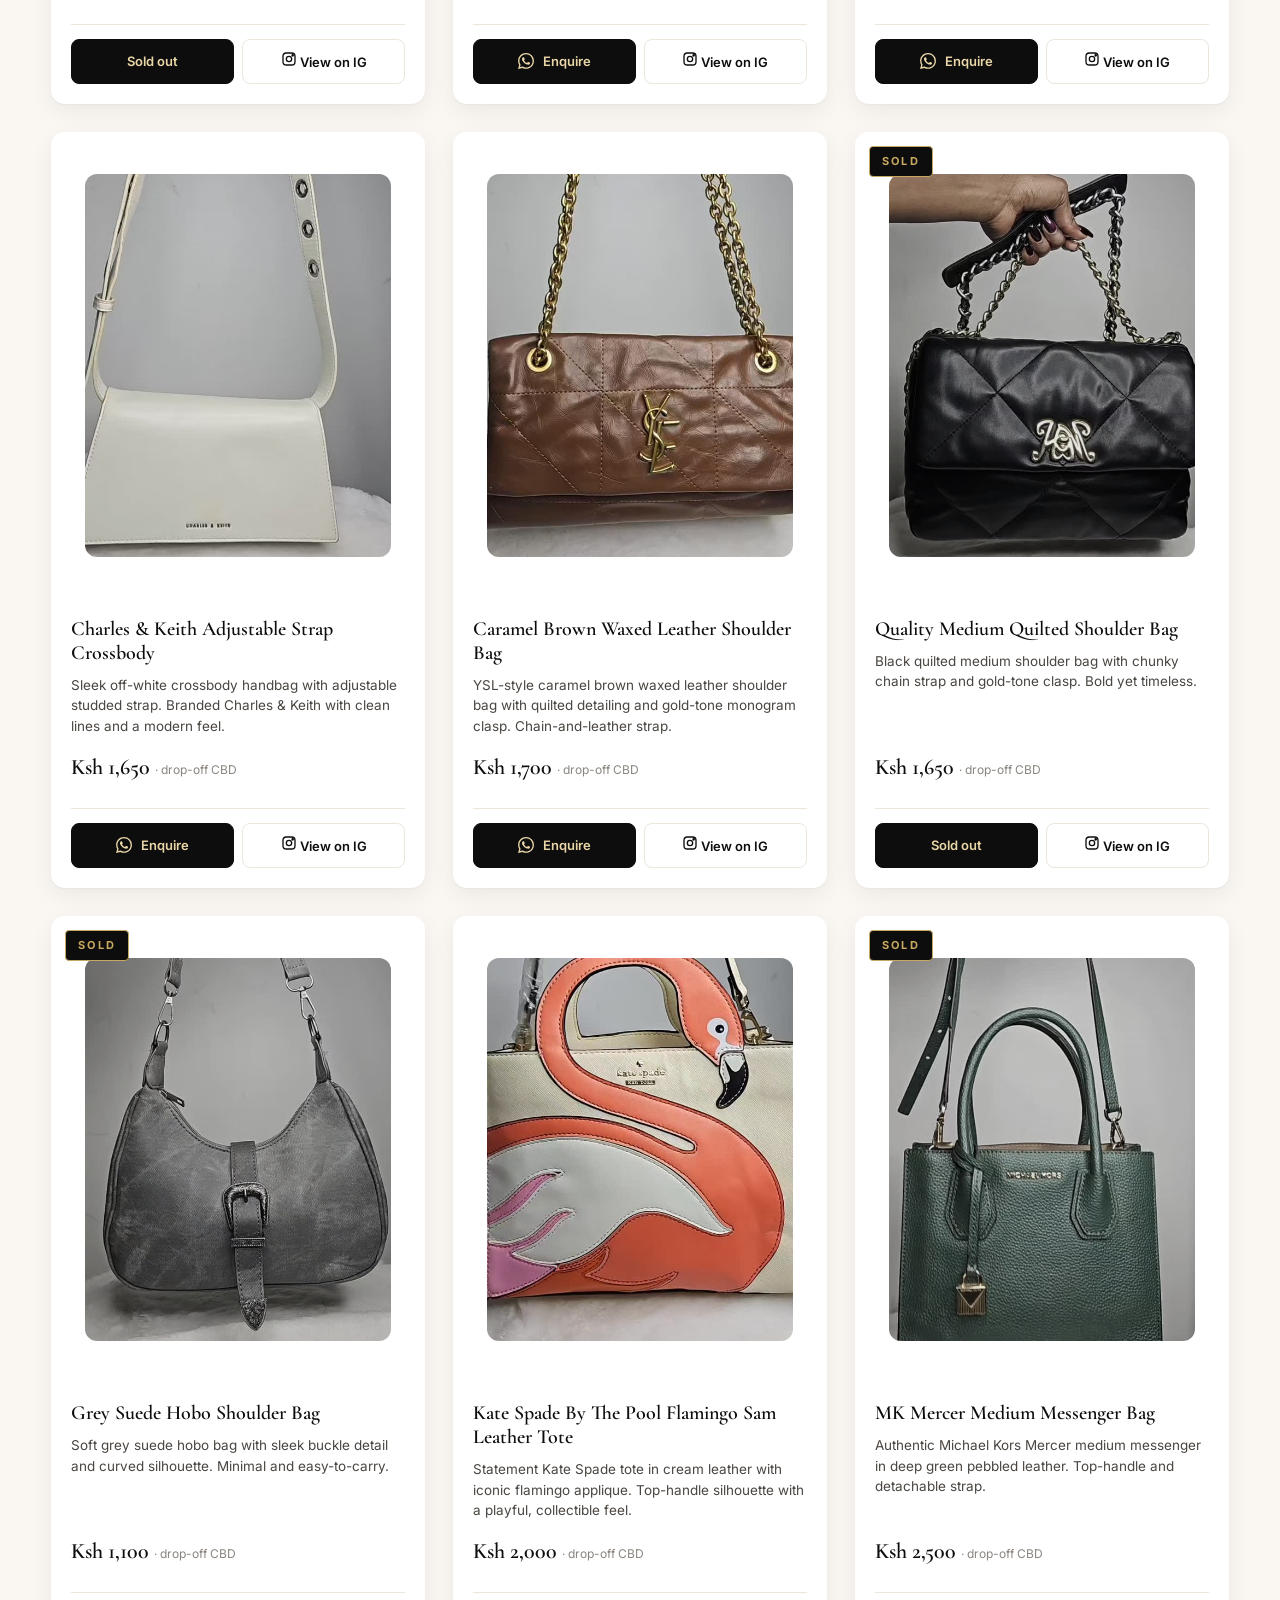
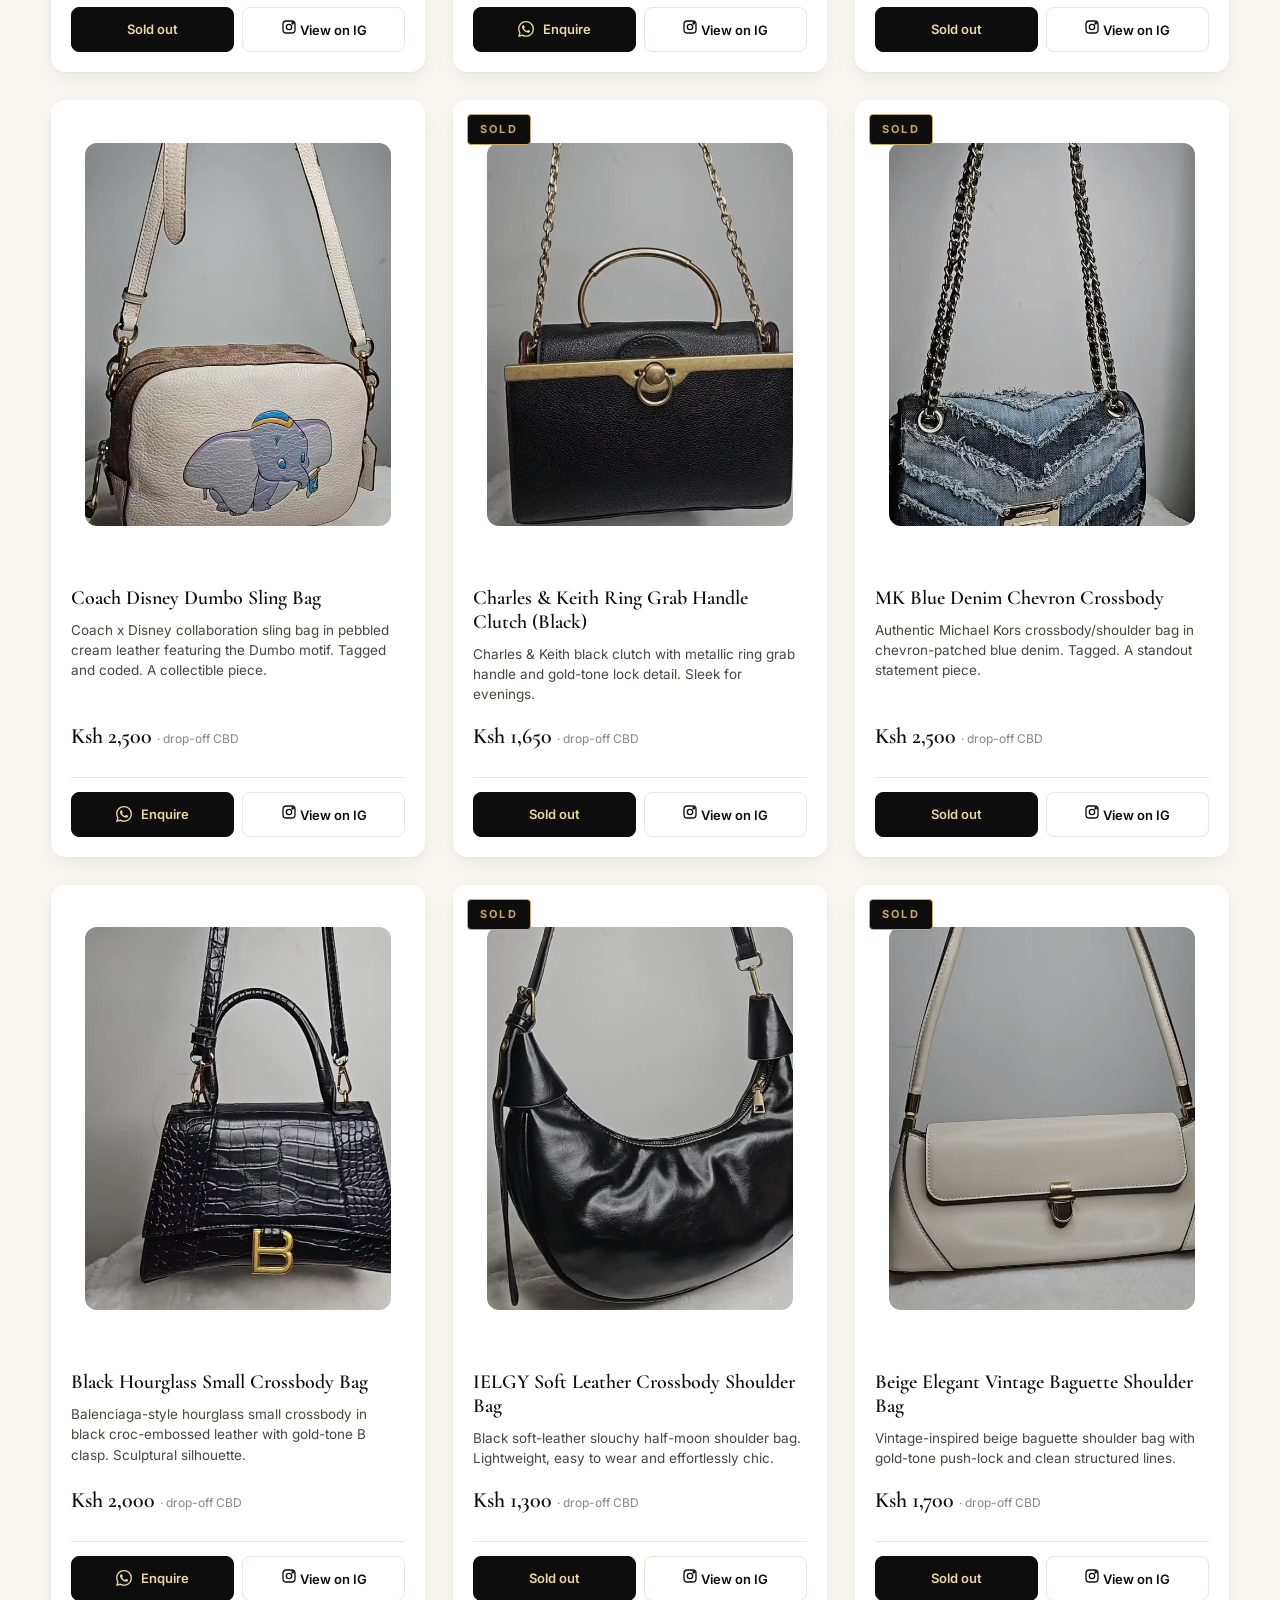
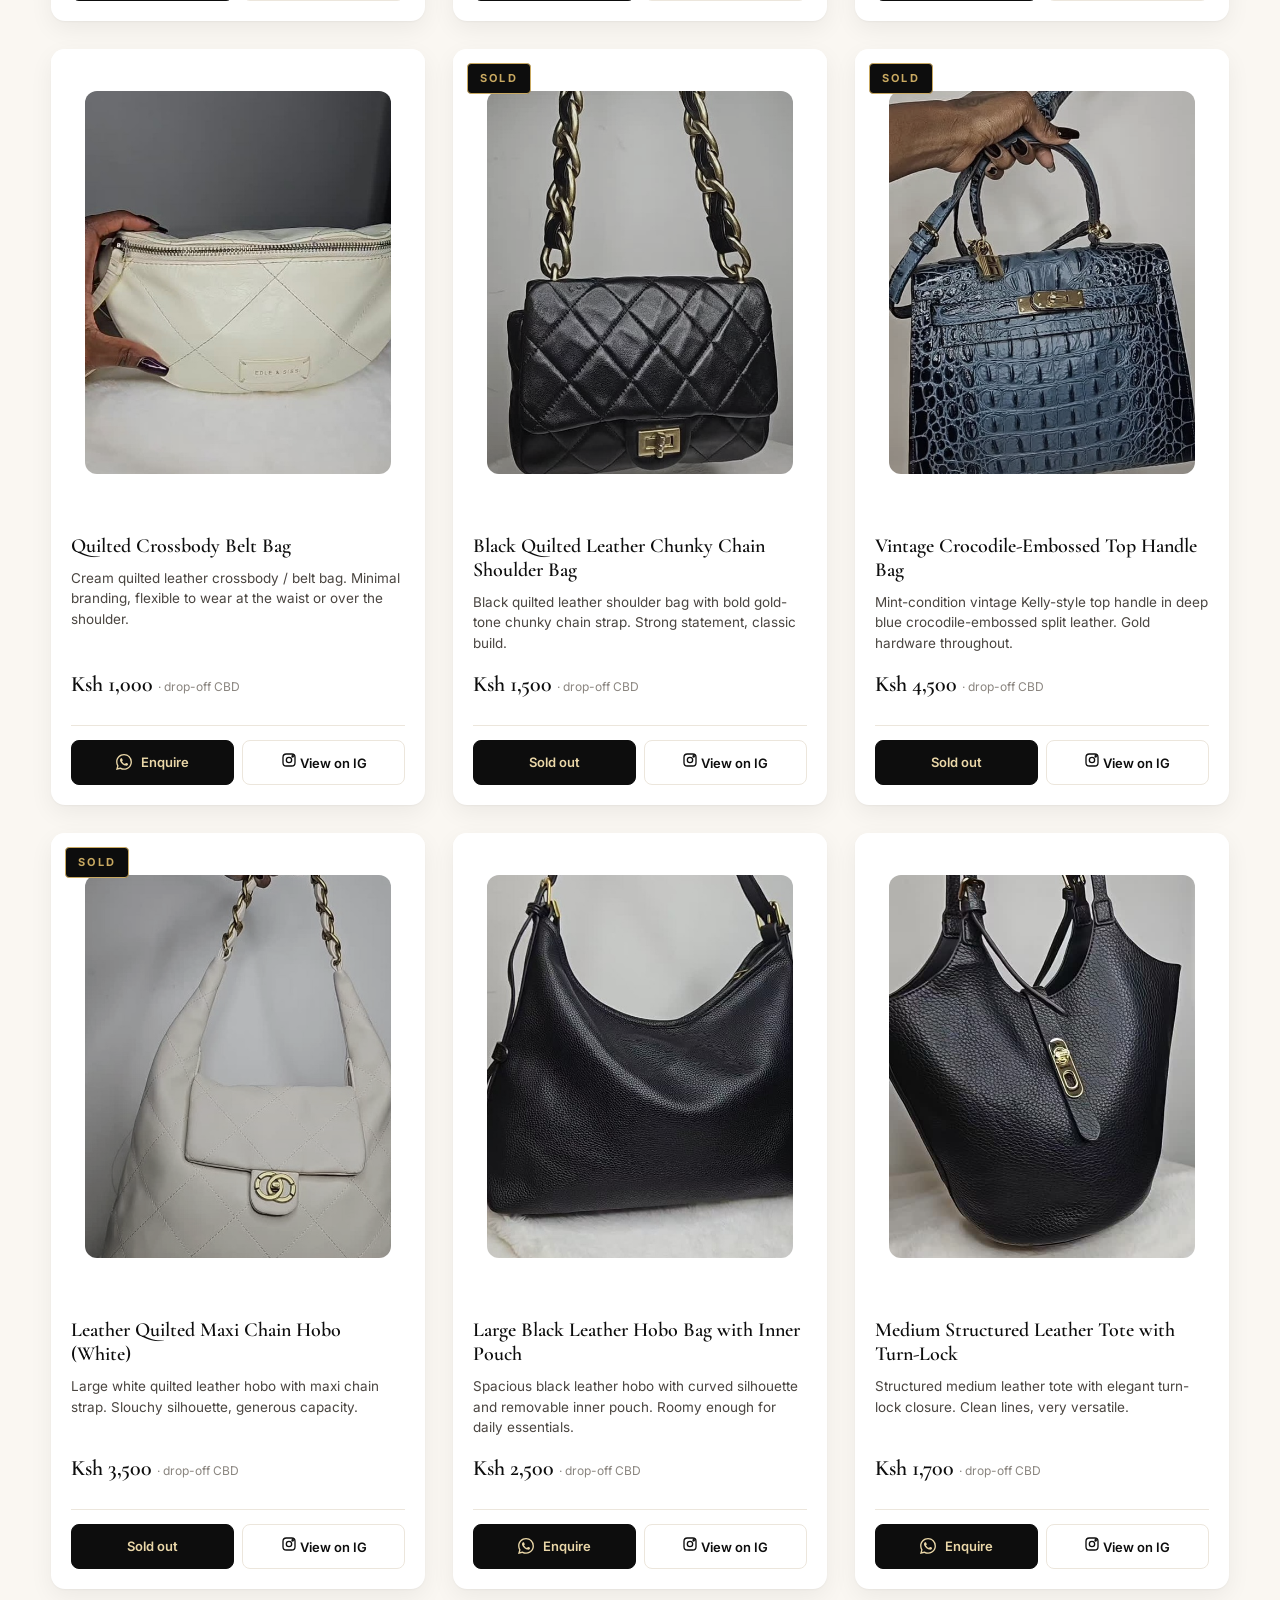
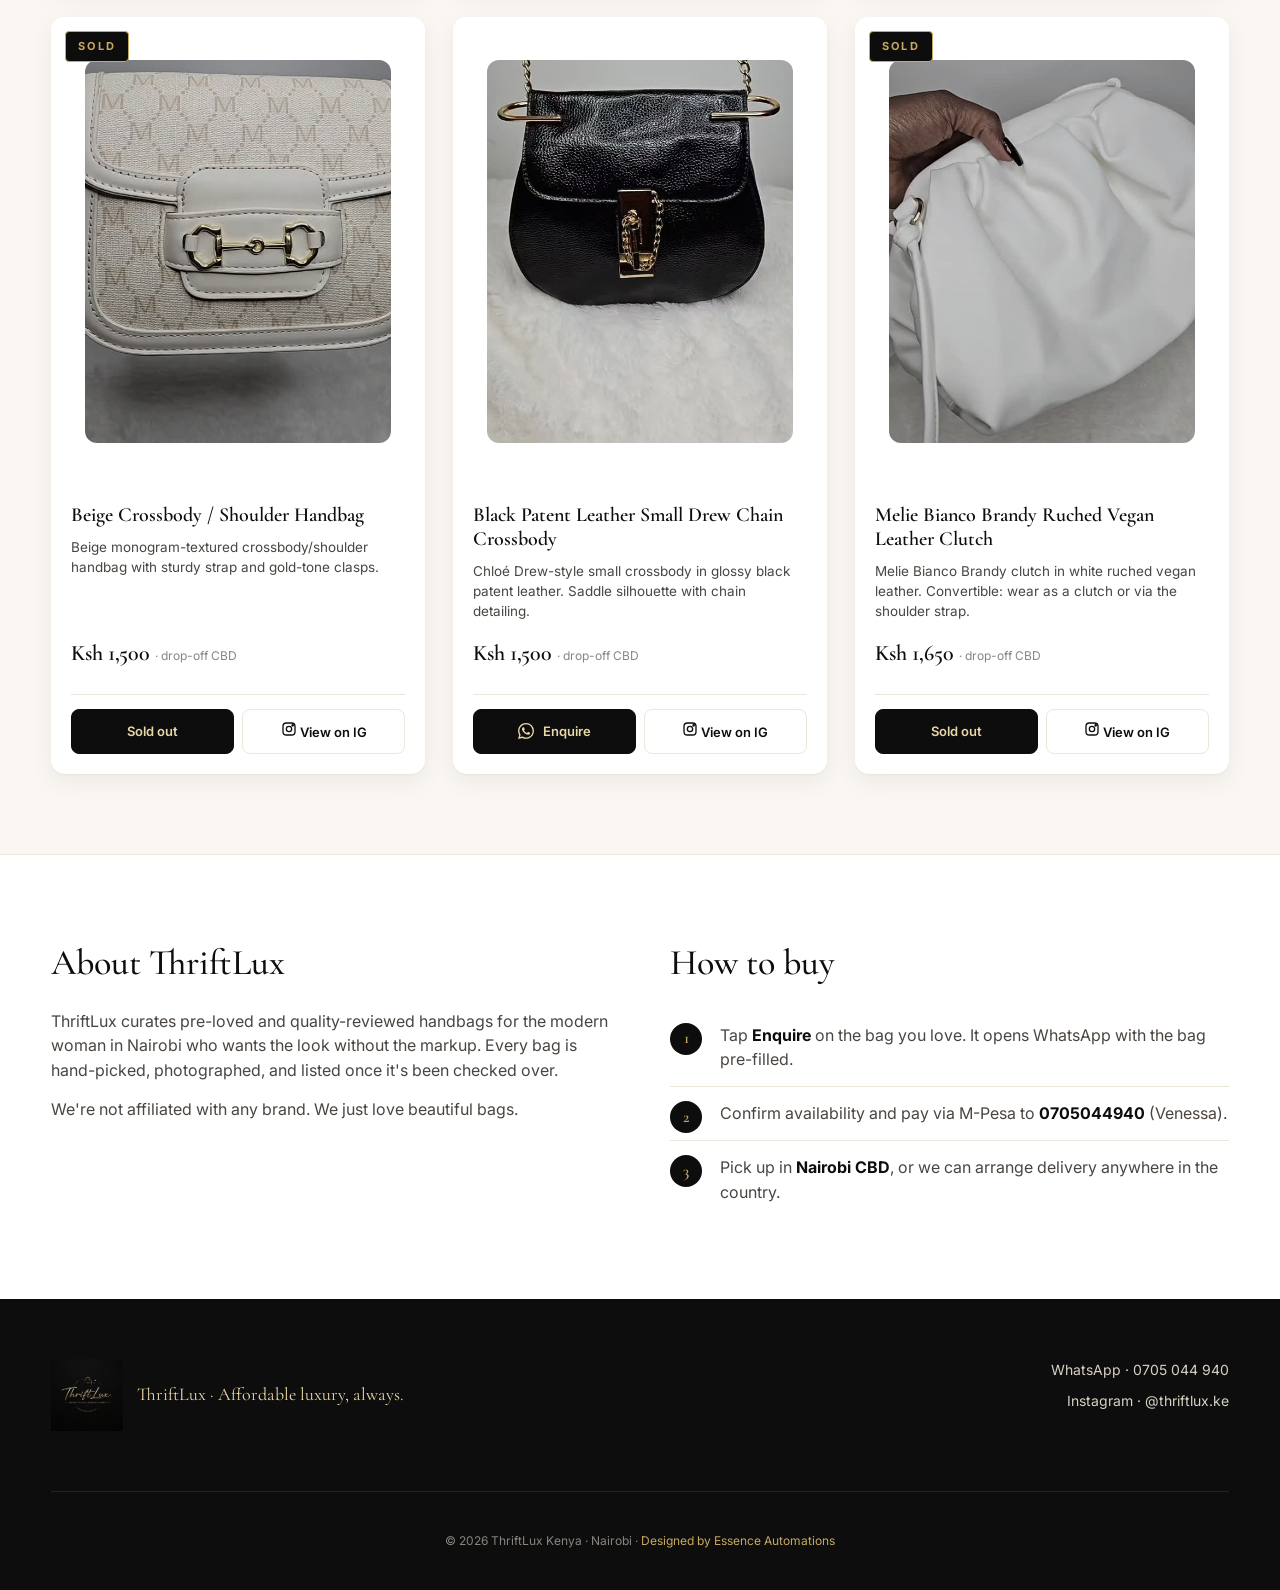
==== commit d133cdbe: "Logo prominence + Enquire-first card actions 1. Removed the pill (border, border-radius, black backg" ====
--- a/index.html
+++ b/index.html
@@ -25,7 +25,7 @@
 <link rel="preconnect" href="https://fonts.googleapis.com">
 <link rel="preconnect" href="https://fonts.gstatic.com" crossorigin>
 <link href="https://fonts.googleapis.com/css2?family=Cormorant+Garamond:wght@400;500;600;700&family=Inter:wght@300;400;500;600;700&display=swap" rel="stylesheet">
-<link rel="stylesheet" href="styles.css?v=8">
+<link rel="stylesheet" href="styles.css?v=9">
 <!-- GHL external tracking — captures shoppers who visit this site -->
 <script src="https://link.essenceautomations.com/js/external-tracking.js" data-tracking-id="tk_d5a5c7952dc94771ba91855a4bfe3aea"></script>
 </head>
@@ -135,6 +135,6 @@
   <div class="lightbox-caption" id="lightboxCaption"></div>
 </div>
 
-<script src="main.js?v=6"></script>
+<script src="main.js?v=7"></script>
 </body>
 </html>
--- a/styles.css
+++ b/styles.css
@@ -51,7 +51,7 @@
   justify-content: space-between;
   width: min(1200px, 92%);
   margin: 0 auto;
-  padding: 14px 0;
+  padding: 6px 0;             /* tightened from 14px so the logo can grow without the header growing */
 }
 .brand {
   display: flex;
@@ -61,13 +61,11 @@
 }
 .brand:hover .brand-logo { transform: scale(1.04); }
 .brand-logo {
-  width: 56px; height: 56px; border-radius: 10px;
-  border: 1px solid rgba(201,169,97,0.3);
-  object-fit: cover;
-  background: #000;
+  height: 72px; width: auto;  /* bigger + more prominent; pill frame removed */
+  object-fit: contain;
   transition: transform 0.2s;
 }
-.footer-brand .brand-logo { width: 60px; height: 60px; }
+.footer-brand .brand-logo { height: 72px; }
 .nav-links {
   display: flex; gap: 32px; align-items: center;
 }
@@ -512,8 +510,8 @@
 
 /* ===== MOBILE POLISH ===== */
 @media (max-width: 760px) {
-  .nav-inner { padding: 10px 0; }
-  .brand-logo { width: 46px; height: 46px; }
+  .nav-inner { padding: 6px 0; }
+  .brand-logo { height: 56px; width: auto; }
 
   .hero { padding: 56px 16px 64px; }
   .hero-eyebrow { font-size: 11px; letter-spacing: 0.25em; margin-bottom: 18px; }
@@ -546,7 +544,7 @@
 
   .footer { padding: 40px 0 24px; }
   .footer-inner { gap: 26px; }
-  .footer-brand .brand-logo { width: 50px; height: 50px; }
+  .footer-brand .brand-logo { height: 60px; width: auto; }
   .footer-fine { padding-top: 24px; margin-top: 12px; }
 
   .lightbox { padding: 16px; }
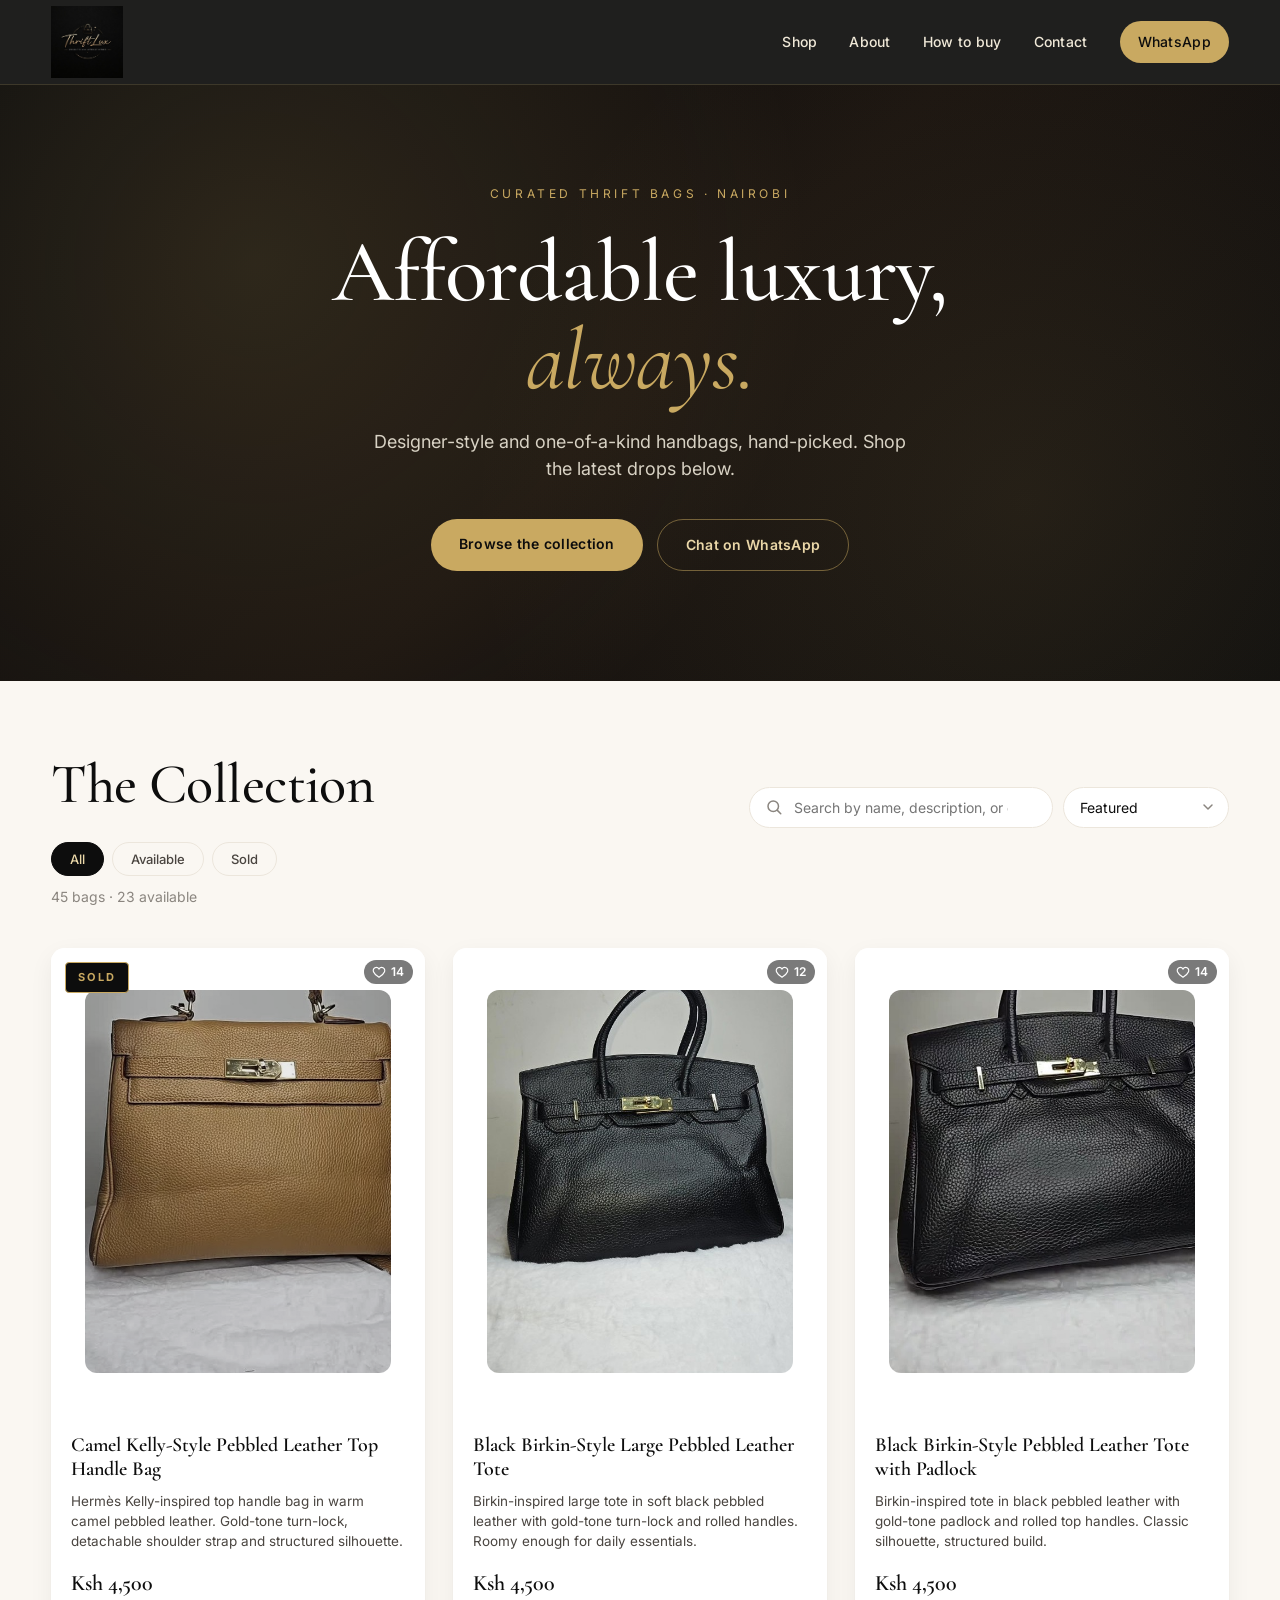
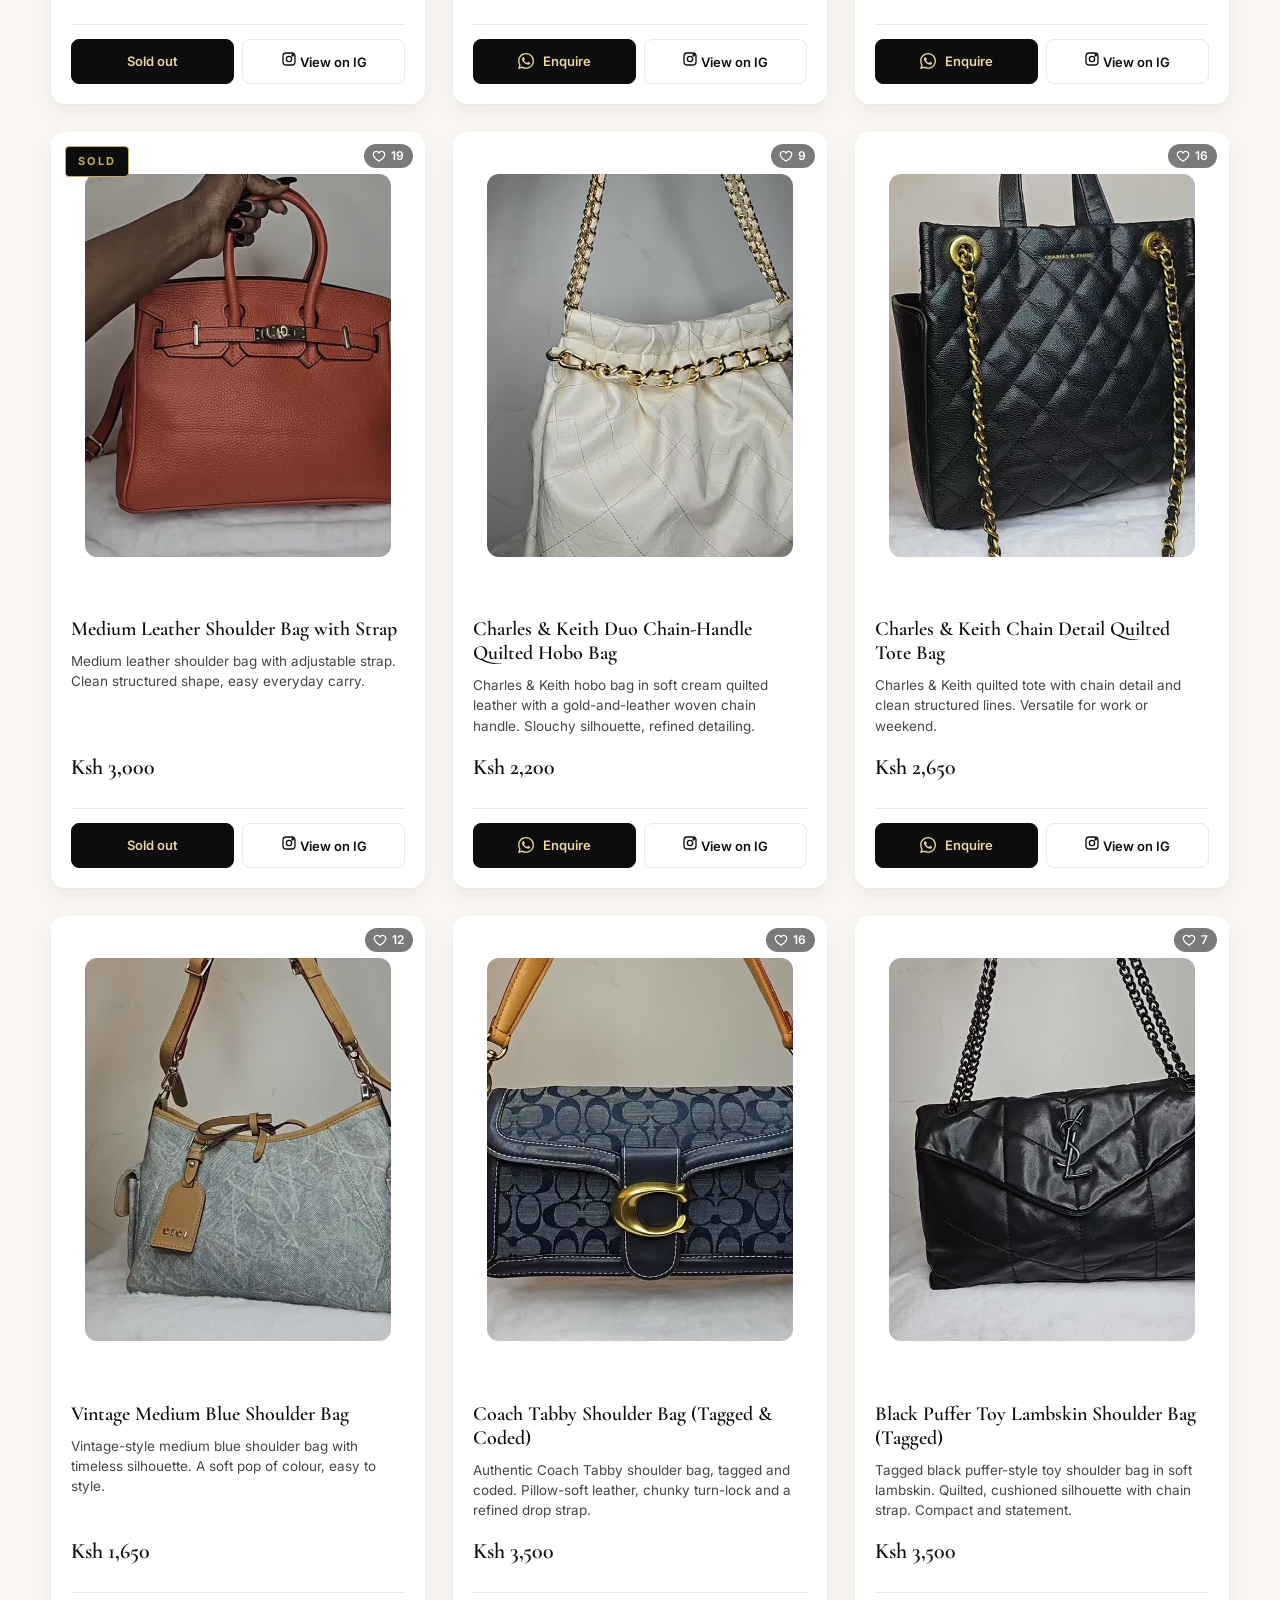
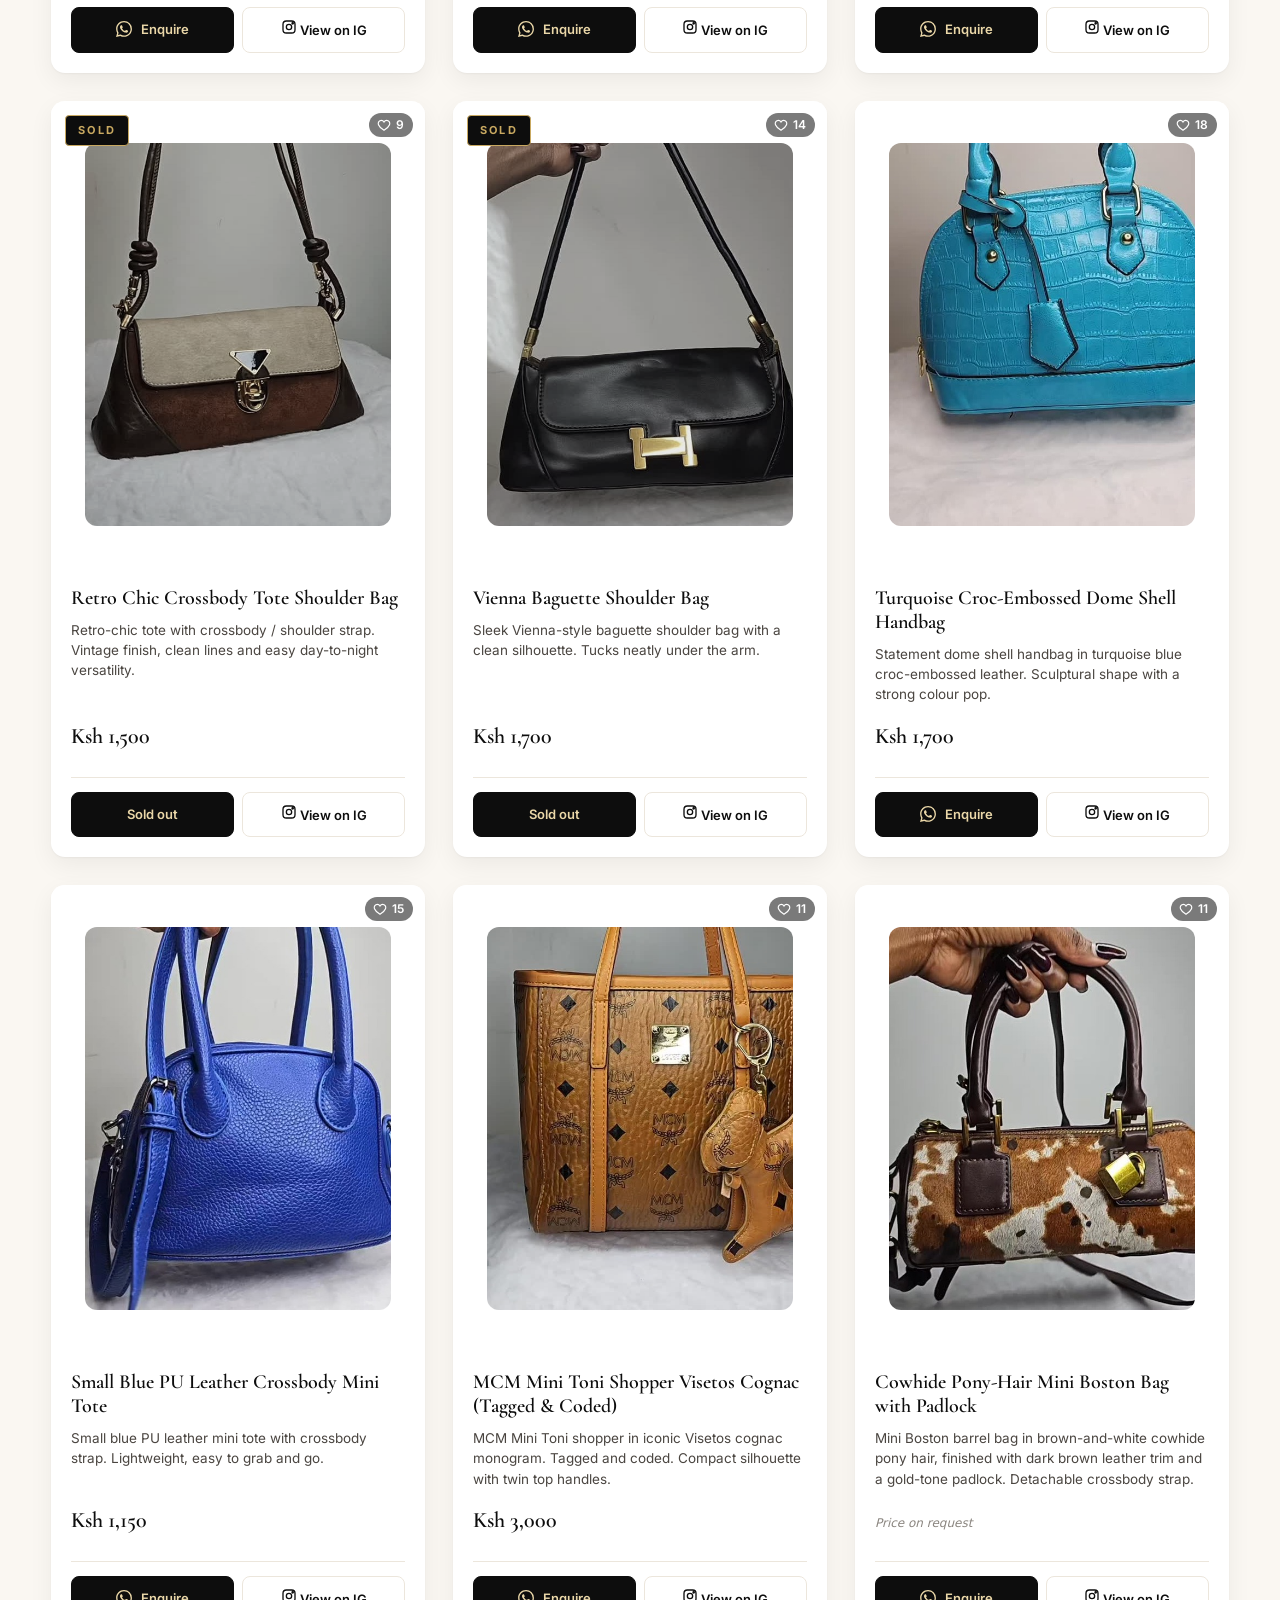
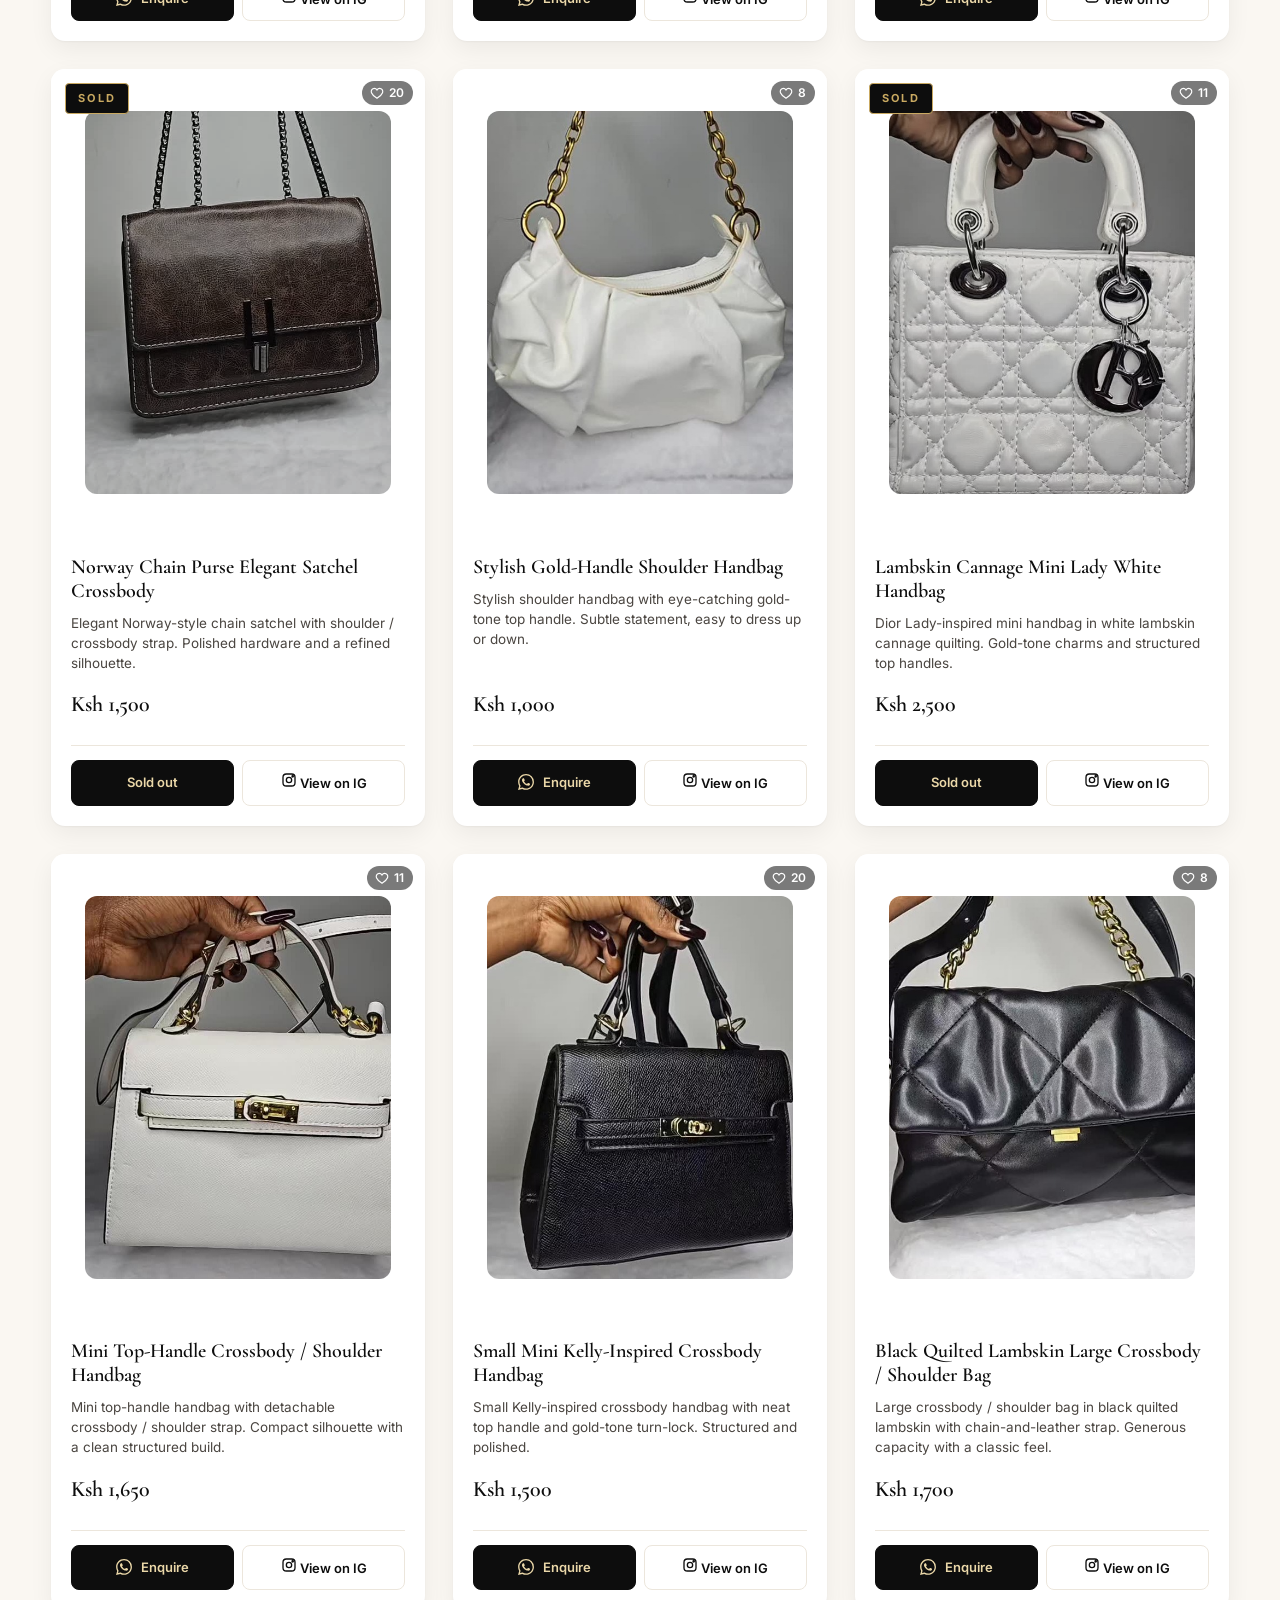
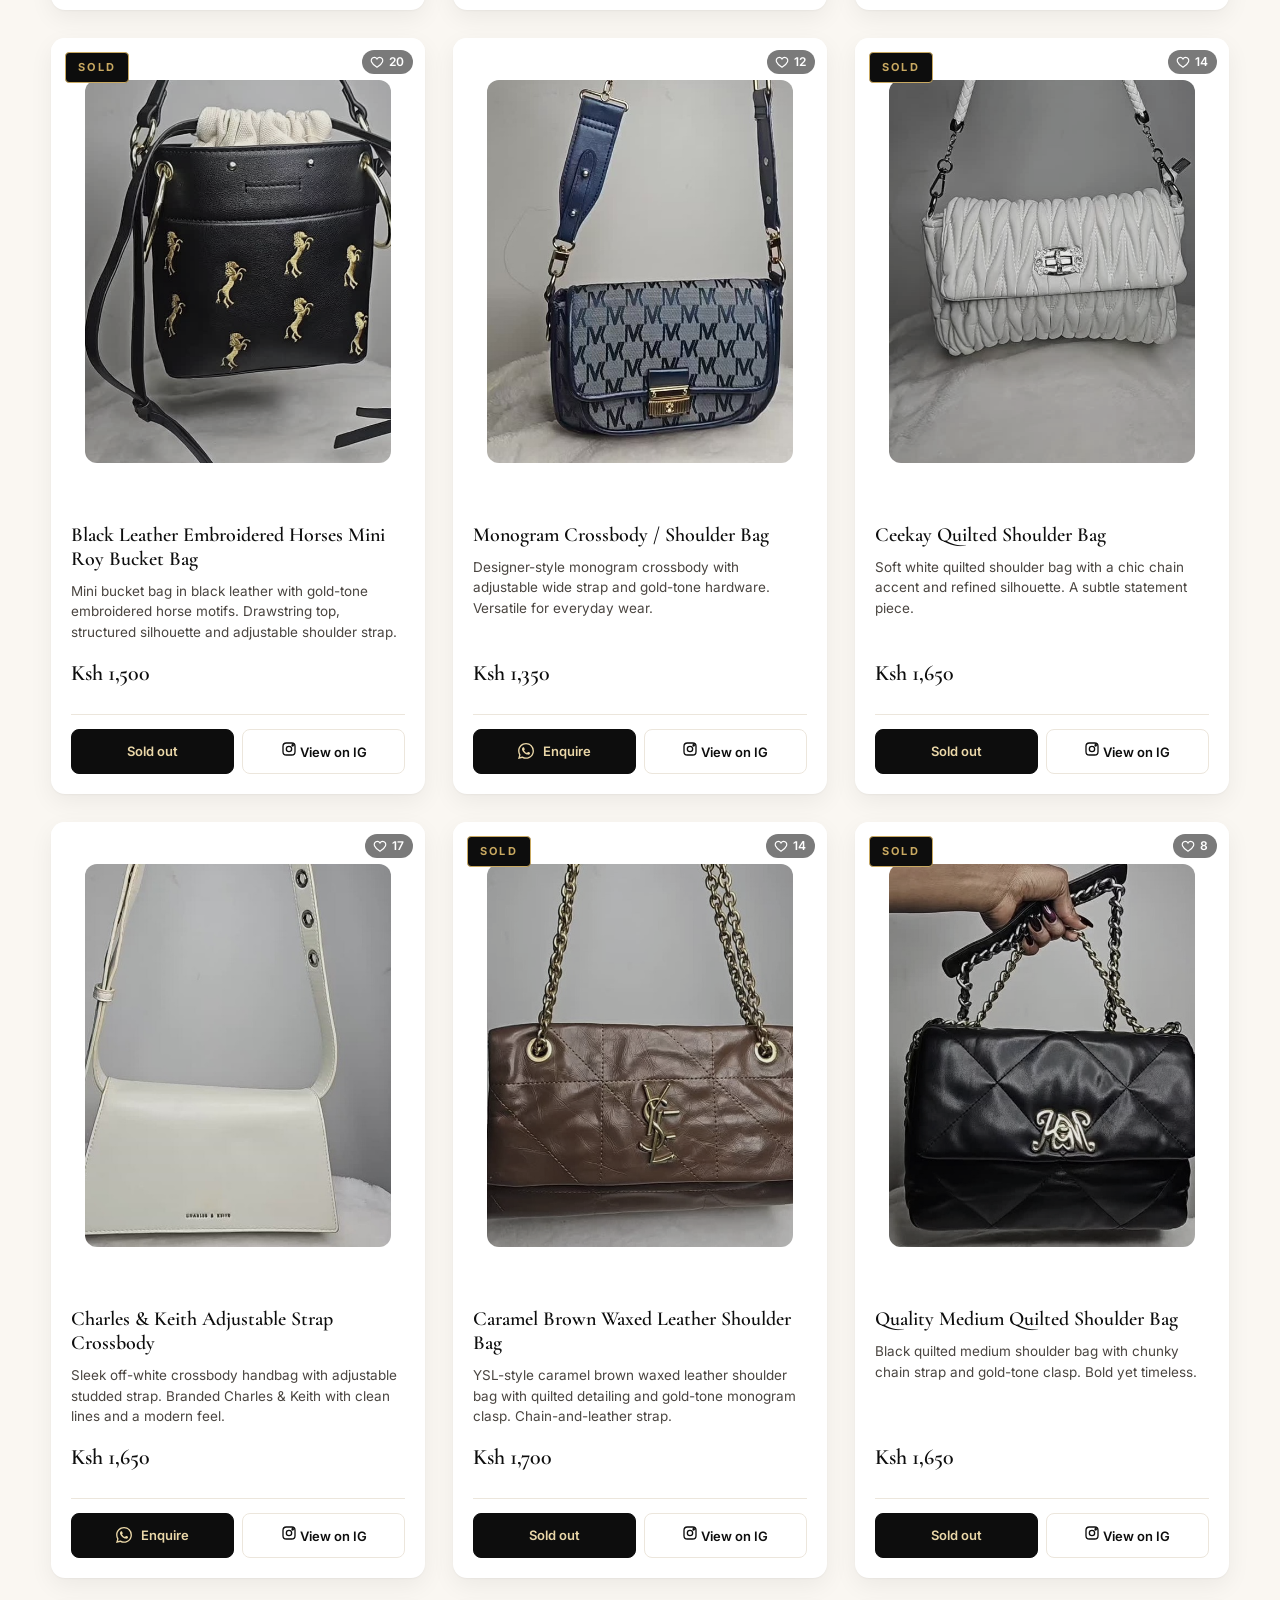
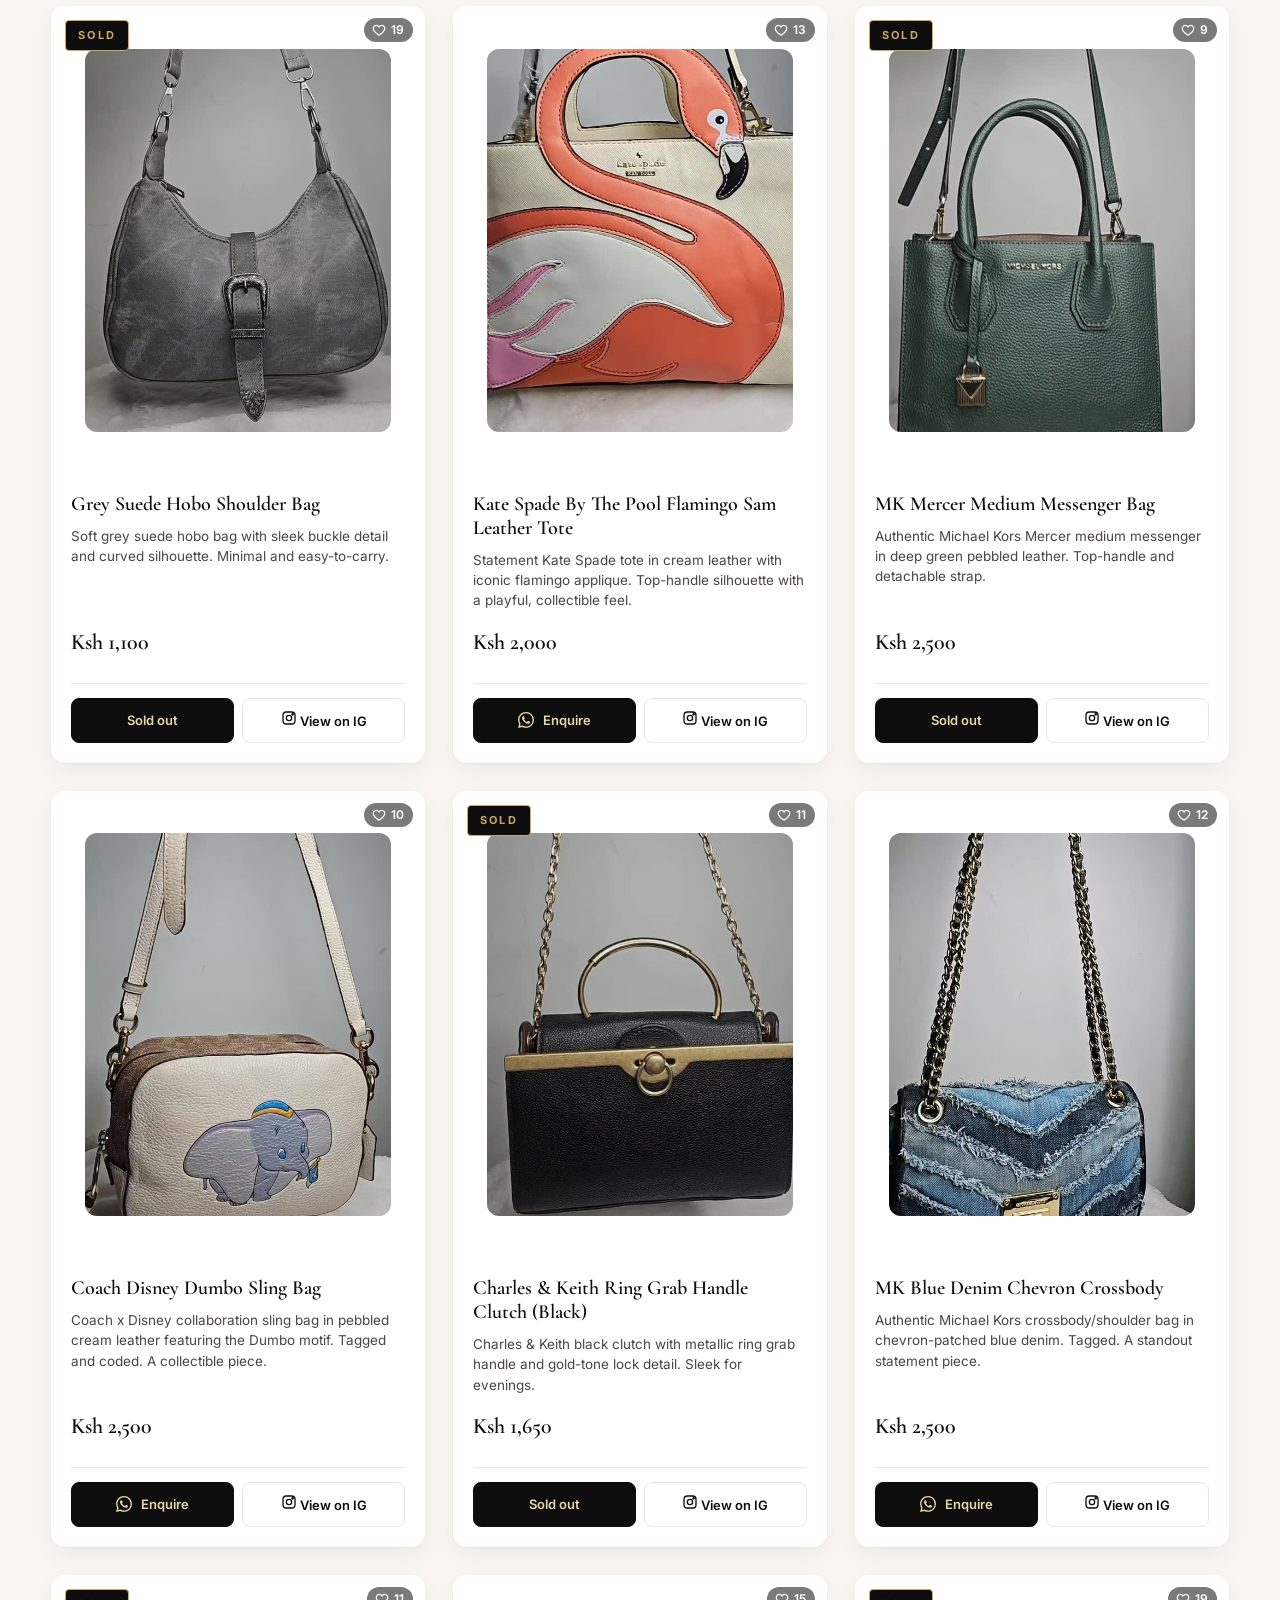
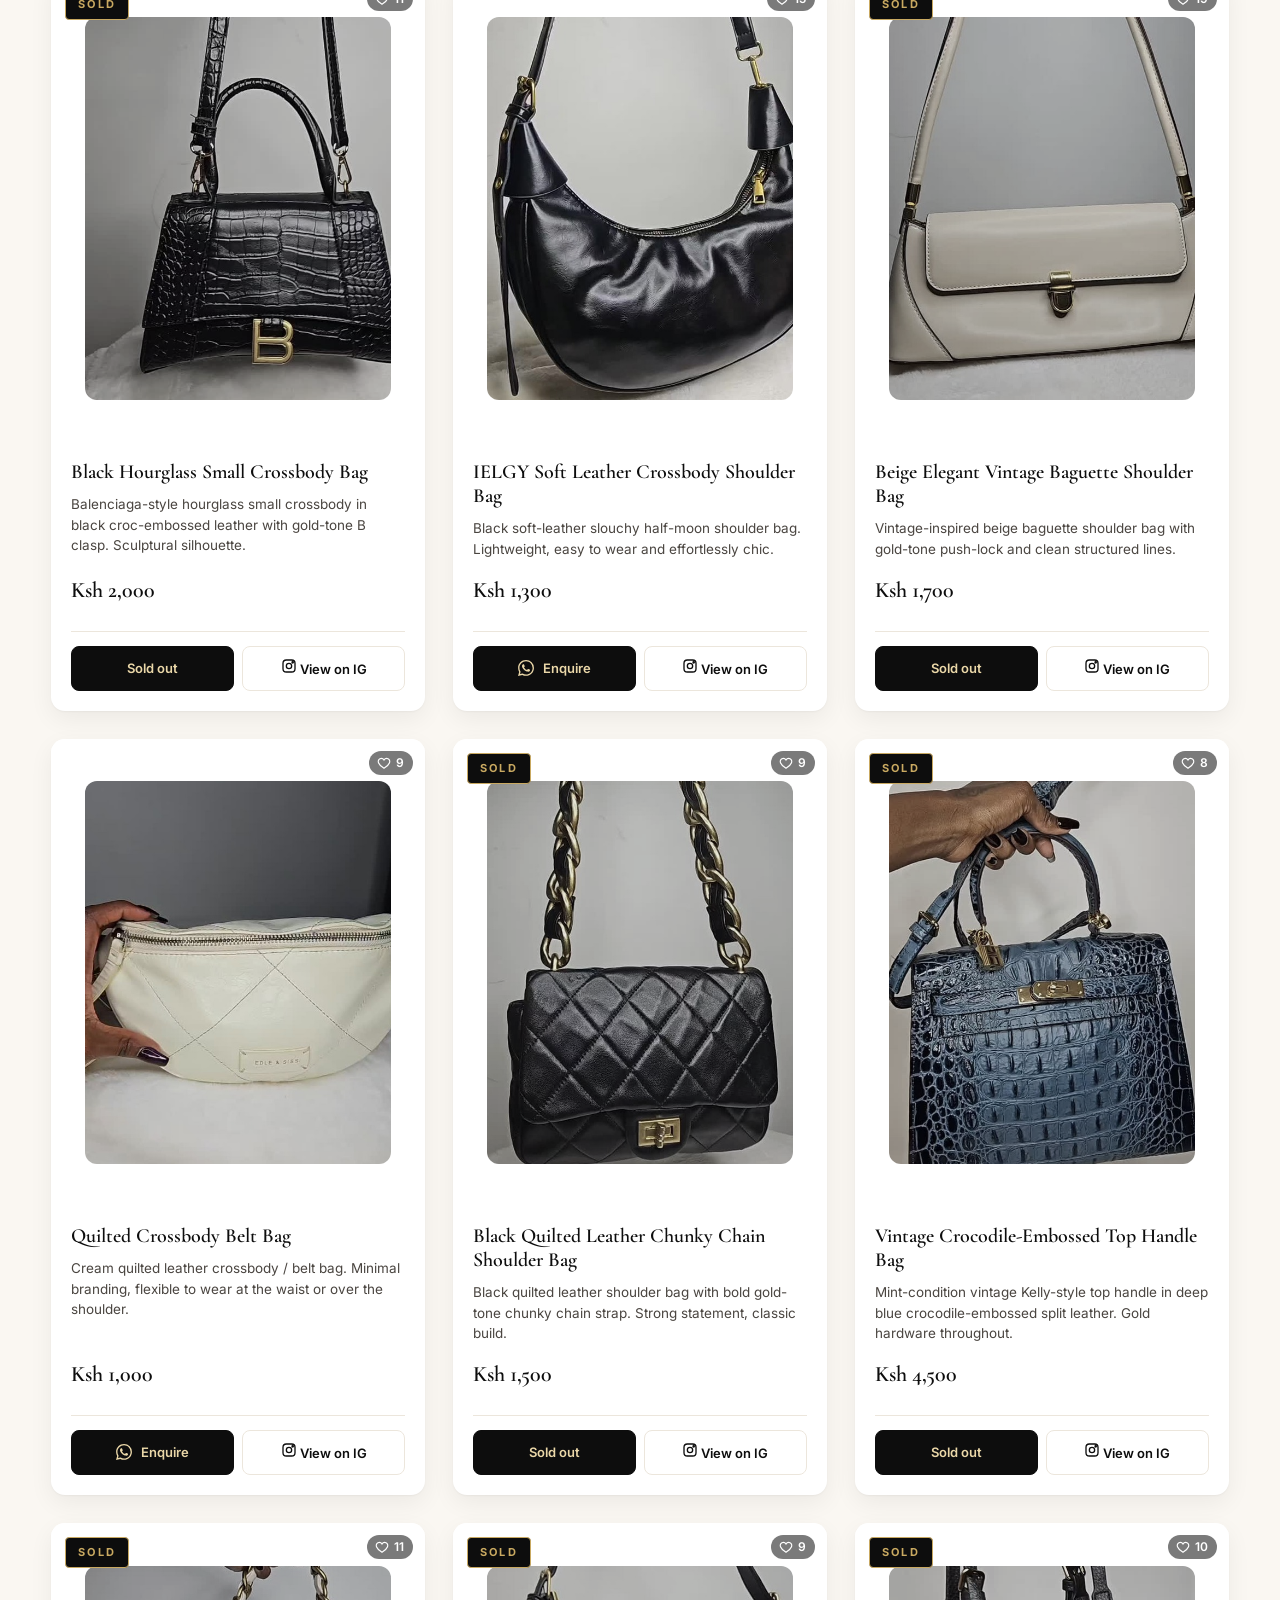
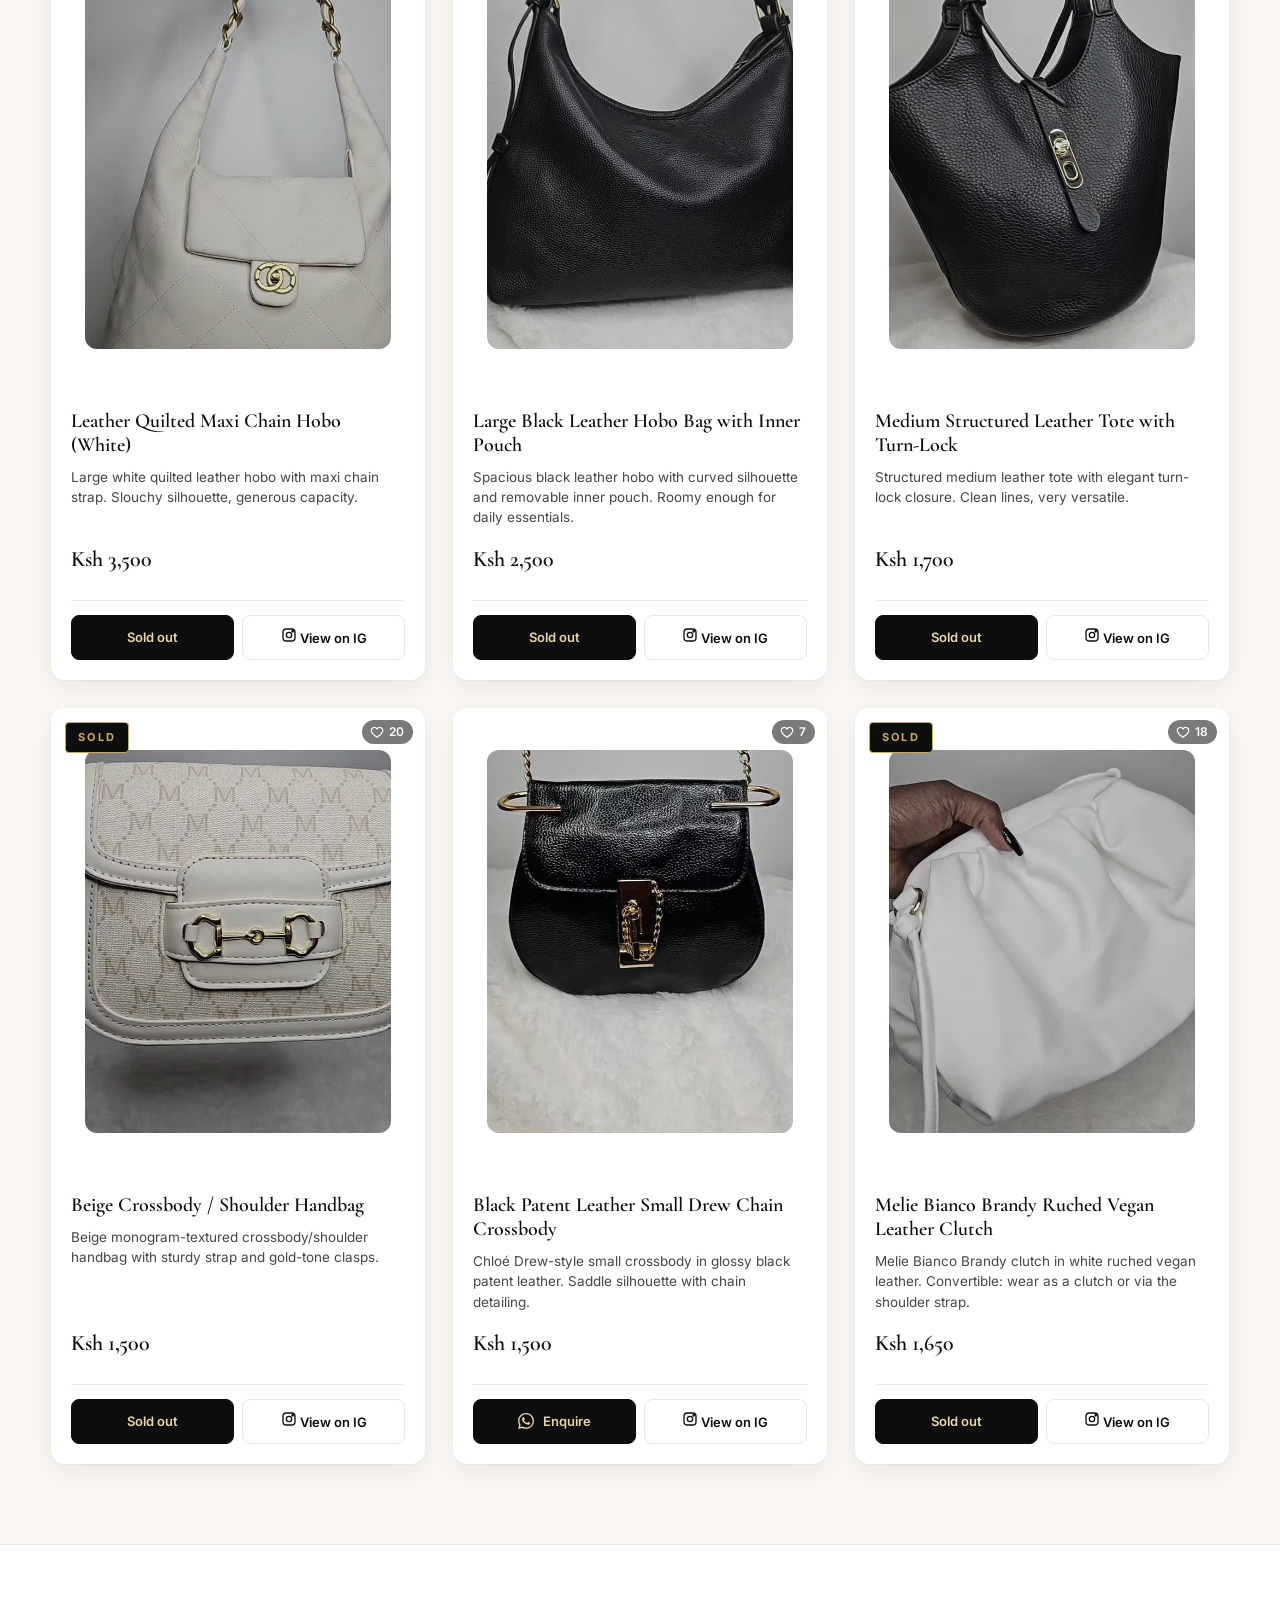
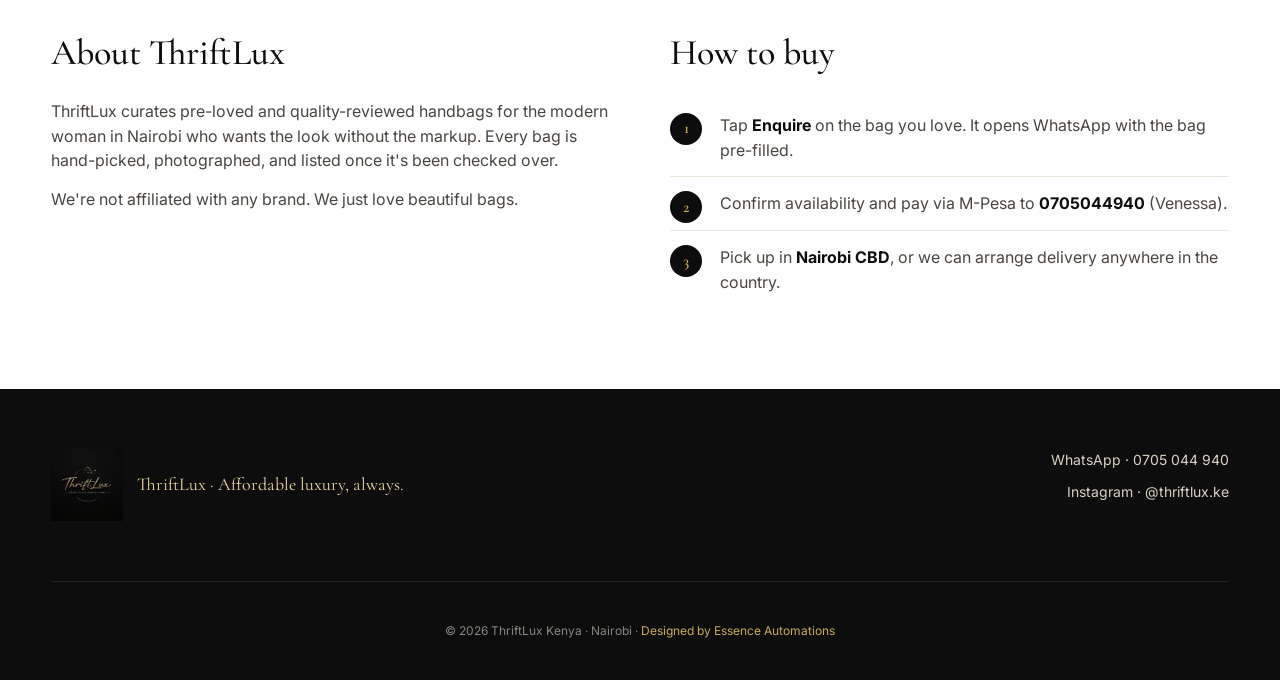
==== commit f7d4dc6b: "Like pill on every card: heart icon + stable count, tap to +1 Each card now shows a heart-and-count " ====
--- a/index.html
+++ b/index.html
@@ -25,7 +25,7 @@
 <link rel="preconnect" href="https://fonts.googleapis.com">
 <link rel="preconnect" href="https://fonts.gstatic.com" crossorigin>
 <link href="https://fonts.googleapis.com/css2?family=Cormorant+Garamond:wght@400;500;600;700&family=Inter:wght@300;400;500;600;700&display=swap" rel="stylesheet">
-<link rel="stylesheet" href="styles.css?v=9">
+<link rel="stylesheet" href="styles.css?v=10">
 <!-- GHL external tracking — captures shoppers who visit this site -->
 <script src="https://link.essenceautomations.com/js/external-tracking.js" data-tracking-id="tk_d5a5c7952dc94771ba91855a4bfe3aea"></script>
 </head>
@@ -135,6 +135,6 @@
   <div class="lightbox-caption" id="lightboxCaption"></div>
 </div>
 
-<script src="main.js?v=7"></script>
+<script src="main.js?v=8"></script>
 </body>
 </html>
--- a/styles.css
+++ b/styles.css
@@ -19,7 +19,12 @@
 
 * { box-sizing: border-box; margin: 0; padding: 0; }
 
-html { scroll-behavior: smooth; }
+html { scroll-behavior: smooth; scrollbar-width: thin; scrollbar-color: var(--gold) var(--bg); }
+html::-webkit-scrollbar { width: 10px; height: 10px; }
+html::-webkit-scrollbar-track { background: var(--bg); }
+html::-webkit-scrollbar-thumb { background: var(--gold); border-radius: 6px; border: 2px solid var(--bg); }
+html::-webkit-scrollbar-thumb:hover { background: var(--gold-deep); }
+html::-webkit-scrollbar-corner { background: var(--bg); }
 
 body {
   font-family: var(--sans);
@@ -988,6 +993,44 @@
 /* If both SOLD and NEW exist (shouldn't, but safe), SOLD wins visually */
 .card.sold .badge-new { display: none; }
 
+/* Like pill — top-right of card, tap to +1 (one-way, persists in localStorage) */
+.like-pill {
+  position: absolute;
+  top: 12px; right: 12px;
+  display: inline-flex;
+  align-items: center;
+  gap: 5px;
+  padding: 5px 9px 5px 8px;
+  background: rgba(13,13,13,0.55);
+  color: #fff;
+  border: 0;
+  border-radius: 999px;
+  font-family: var(--sans);
+  font-size: 12px;
+  font-weight: 600;
+  line-height: 1;
+  cursor: pointer;
+  backdrop-filter: blur(6px);
+  -webkit-backdrop-filter: blur(6px);
+  transition: background 0.18s, transform 0.18s;
+  z-index: 2;
+}
+.like-pill:hover { background: rgba(13,13,13,0.75); transform: translateY(-1px); }
+.like-pill svg { fill: none; stroke: #fff; stroke-width: 2; transition: fill 0.2s, stroke 0.2s; }
+.like-pill.liked { background: rgba(225,29,72,0.92); cursor: default; }
+.like-pill.liked:hover { transform: none; }
+.like-pill.liked svg { fill: #fff; stroke: #fff; }
+.like-pill.pop { animation: like-pop 0.35s cubic-bezier(0.22,0.61,0.36,1); }
+@keyframes like-pop {
+  0% { transform: scale(1); }
+  40% { transform: scale(1.22); }
+  100% { transform: scale(1); }
+}
+@media (max-width: 600px) {
+  .like-pill { top: 10px; right: 10px; padding: 4px 8px 4px 7px; font-size: 11.5px; }
+  .like-pill svg { width: 13px; height: 13px; }
+}
+
 /* Admin Insights section ("(This device only)" badge) */
 .insights-badge {
   display: inline-block;
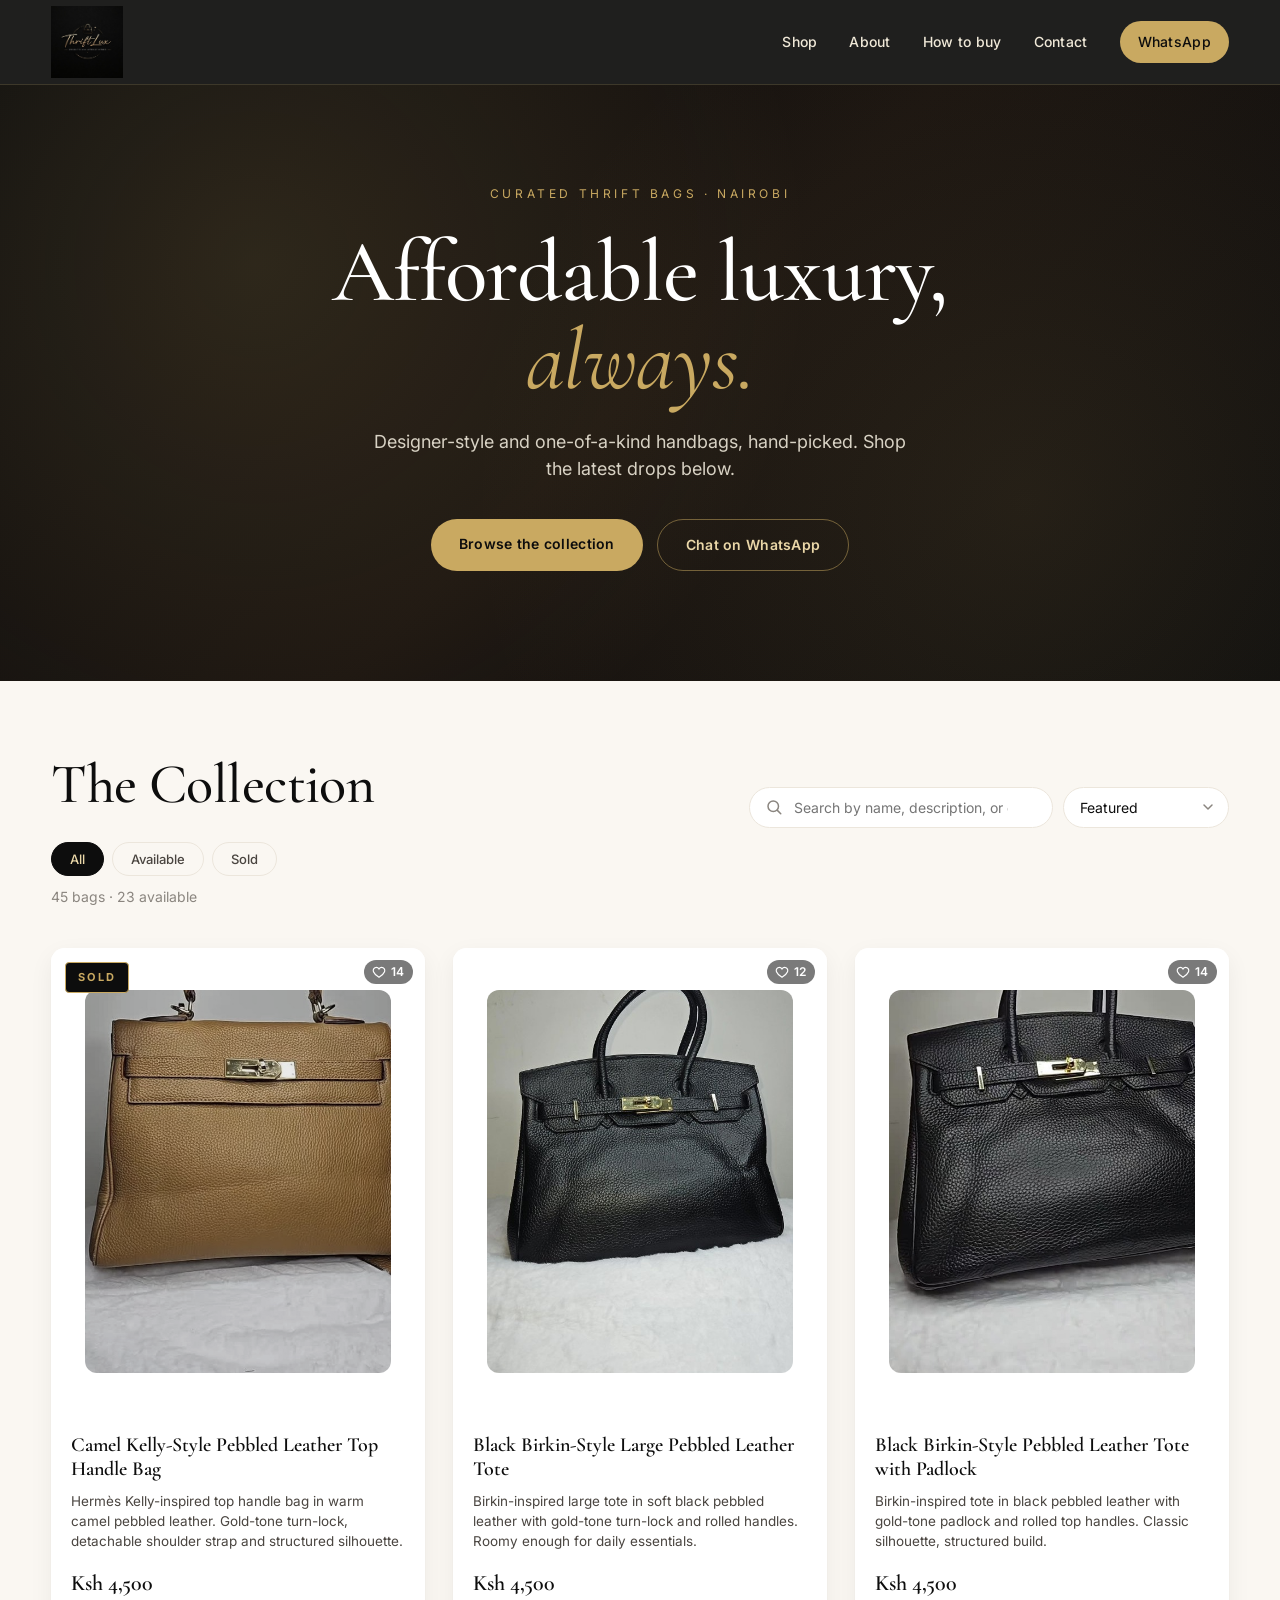
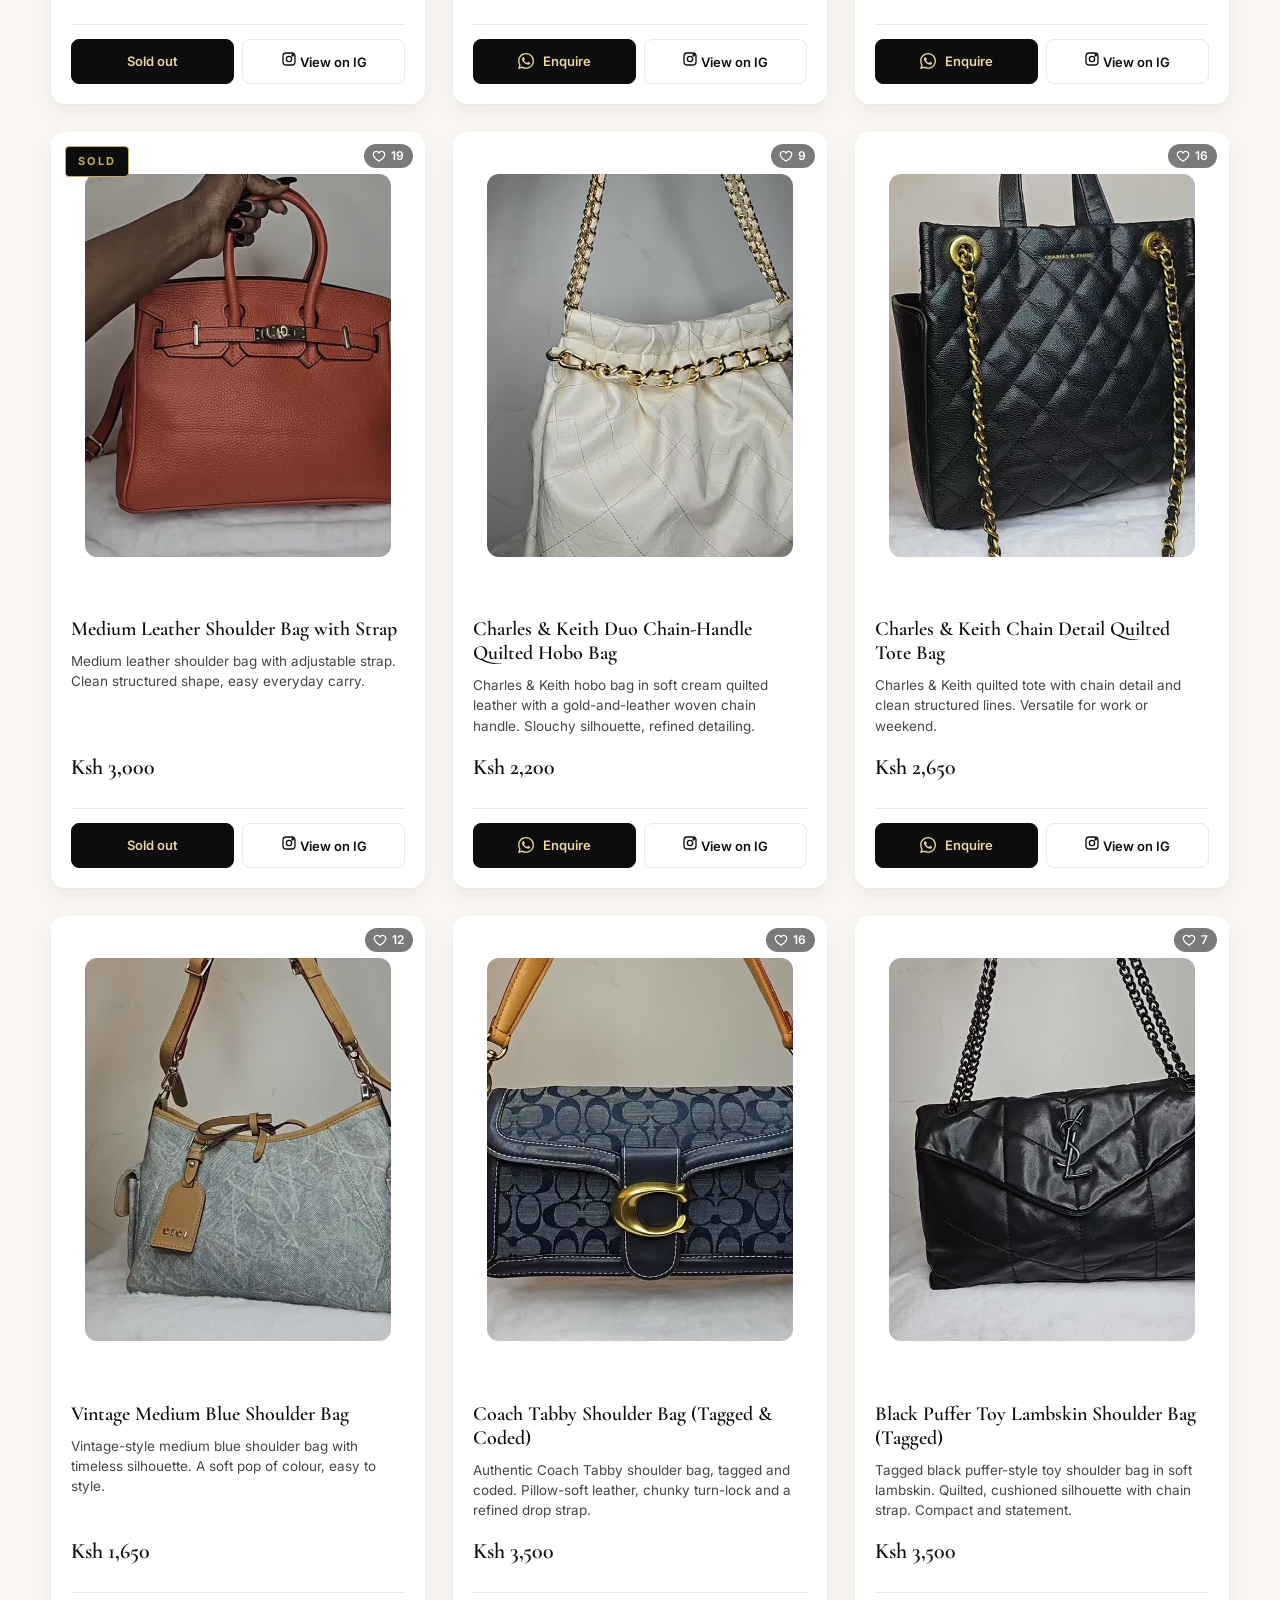
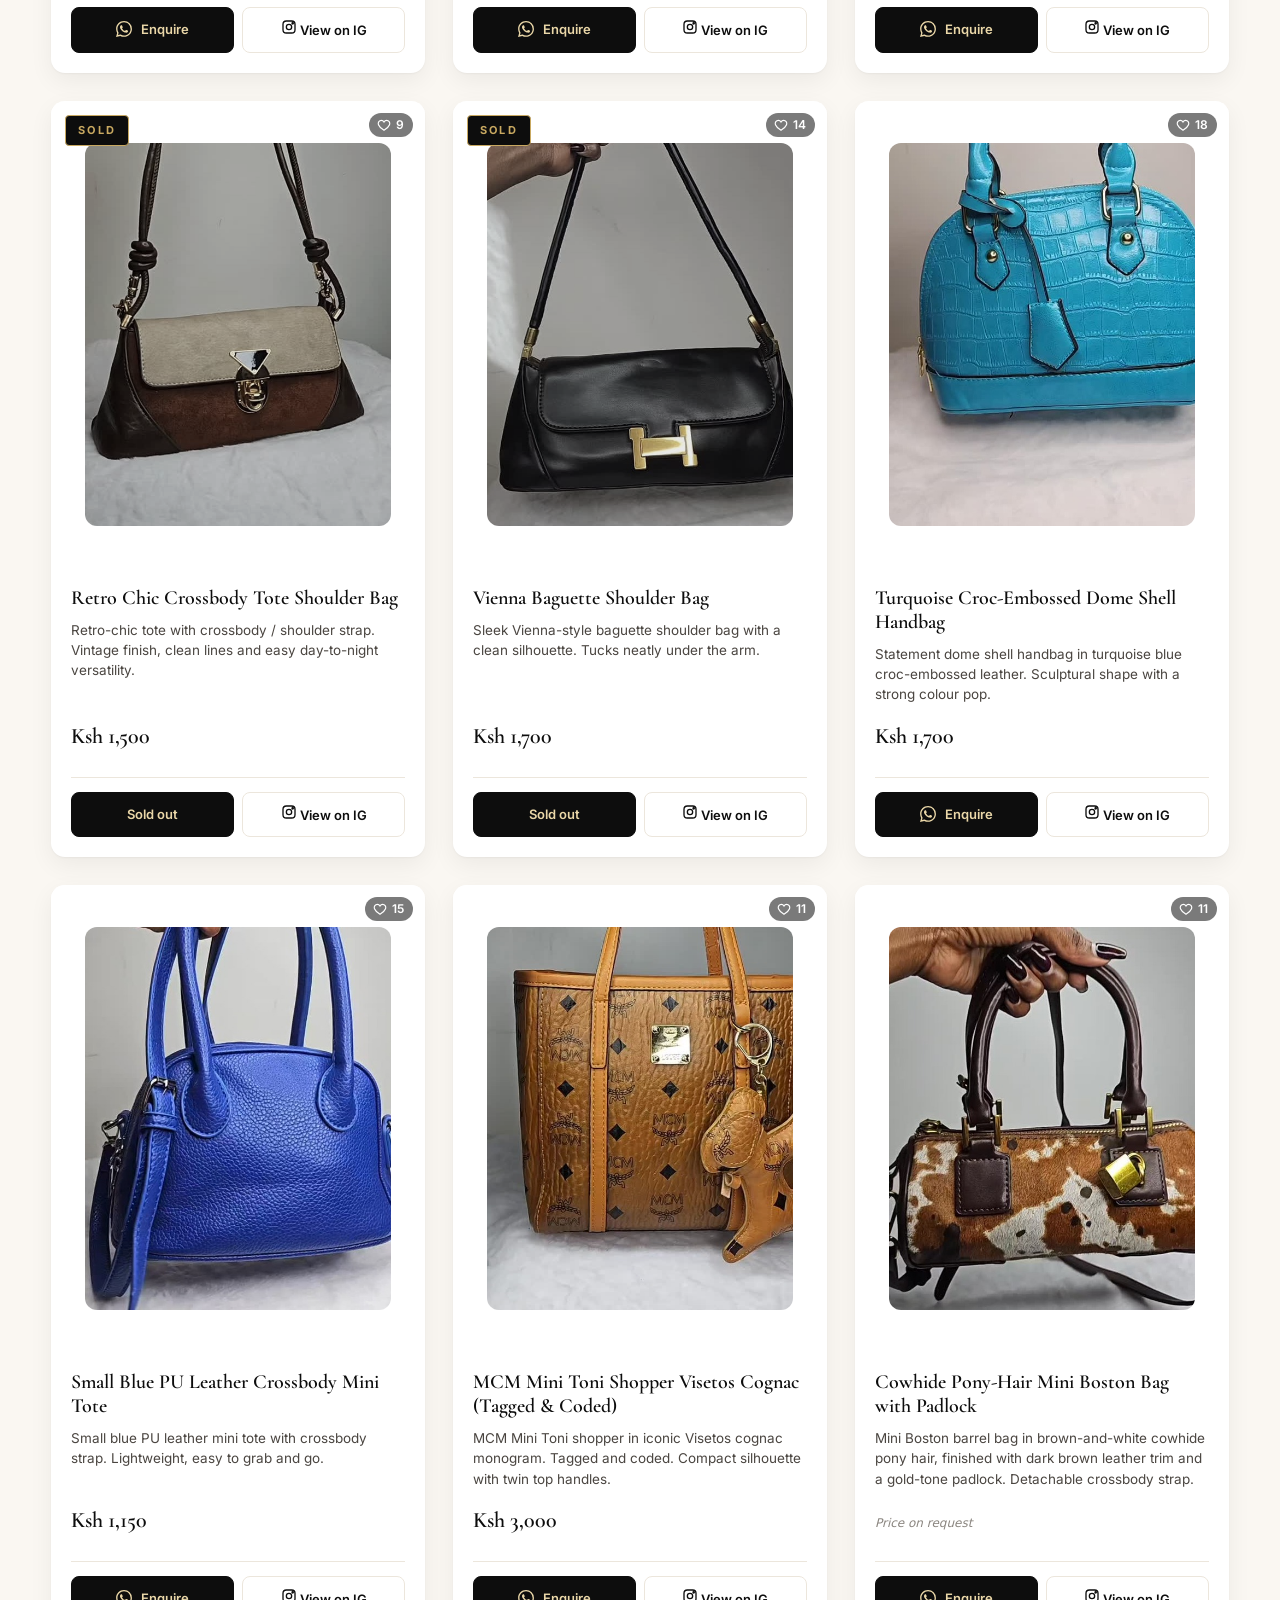
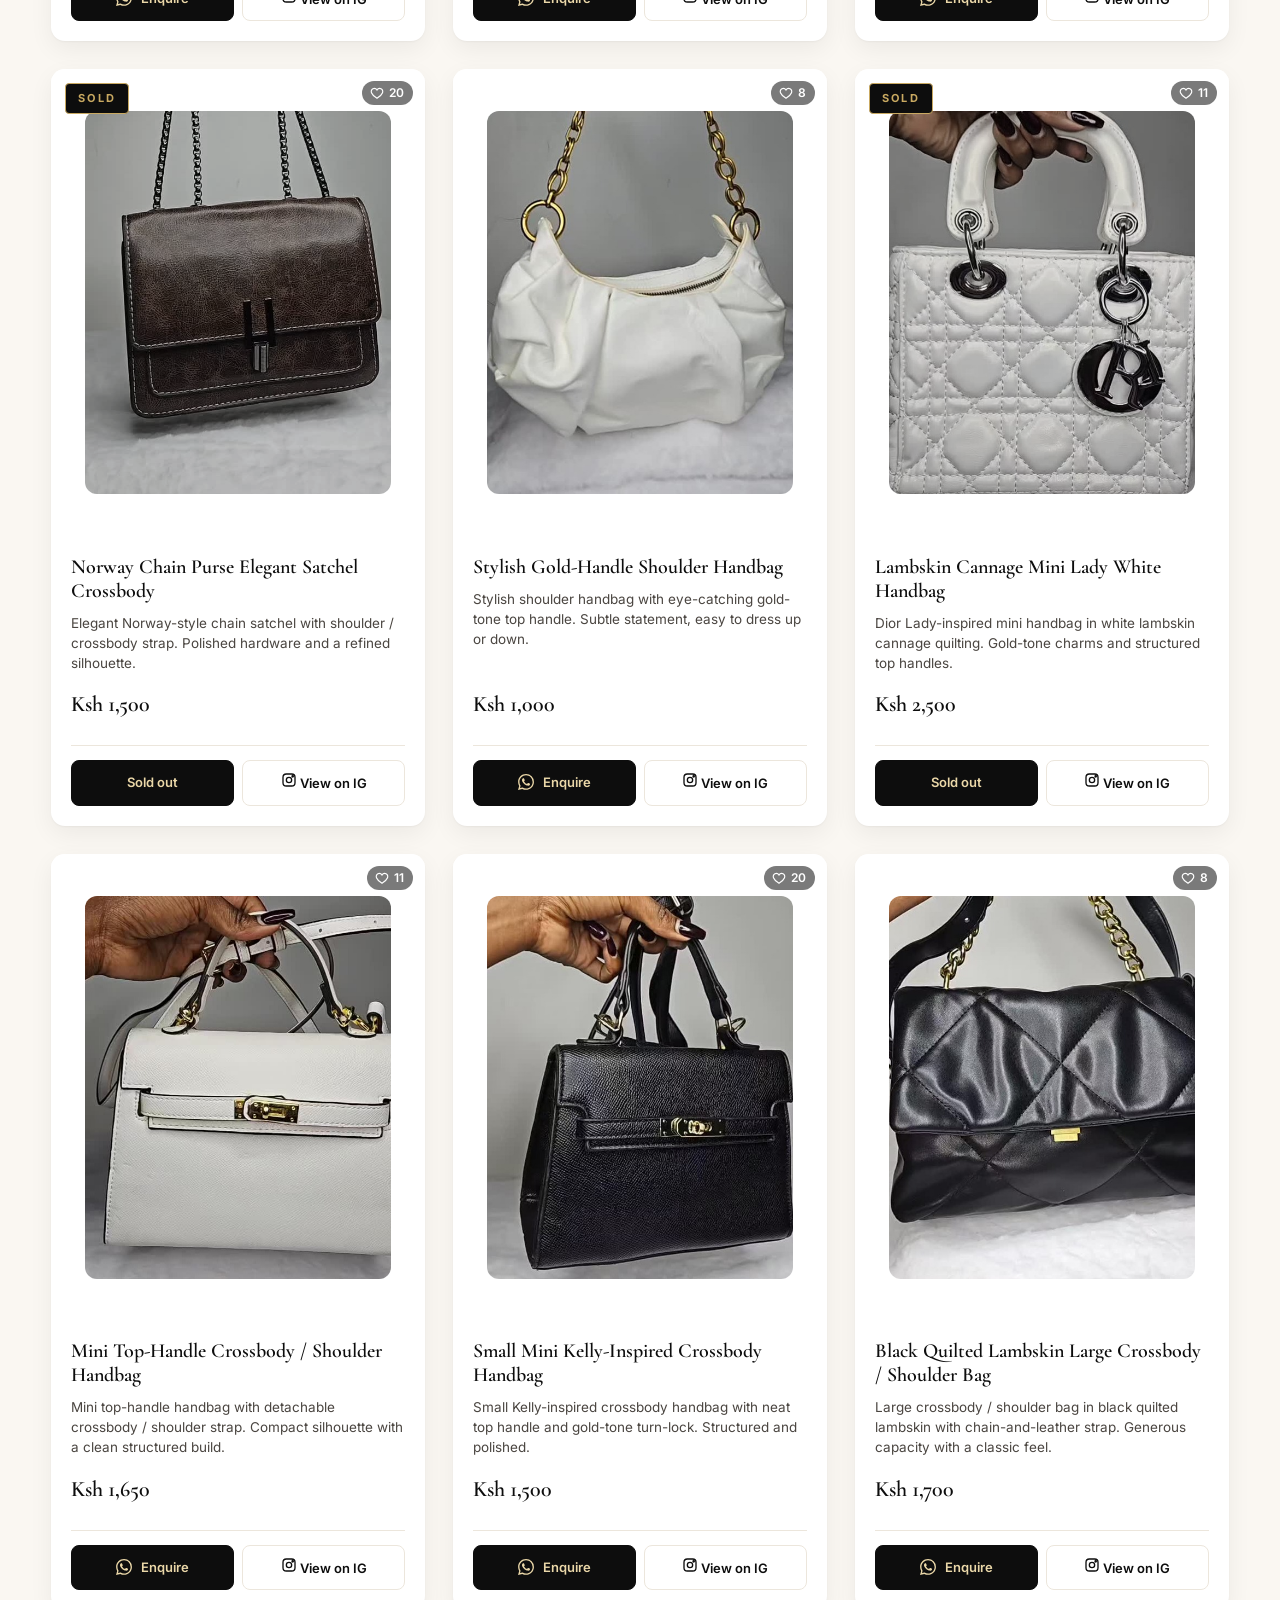
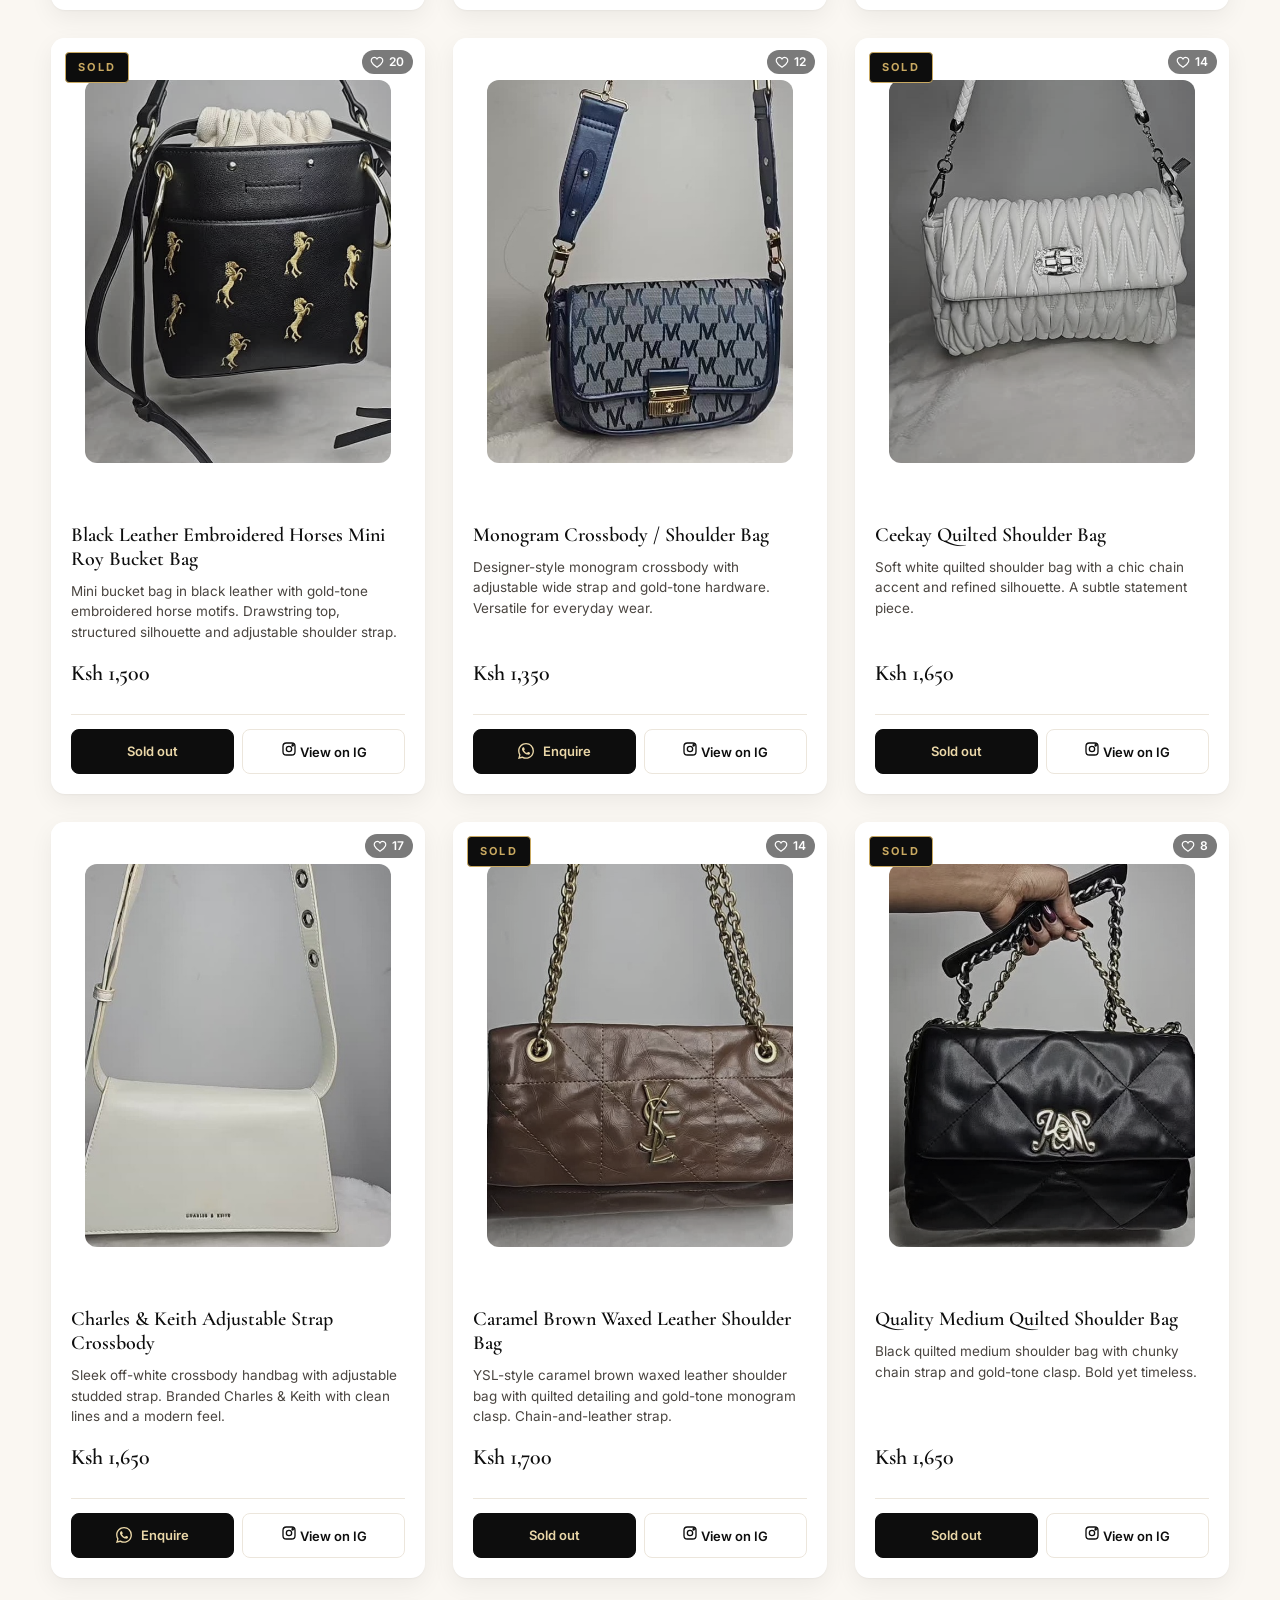
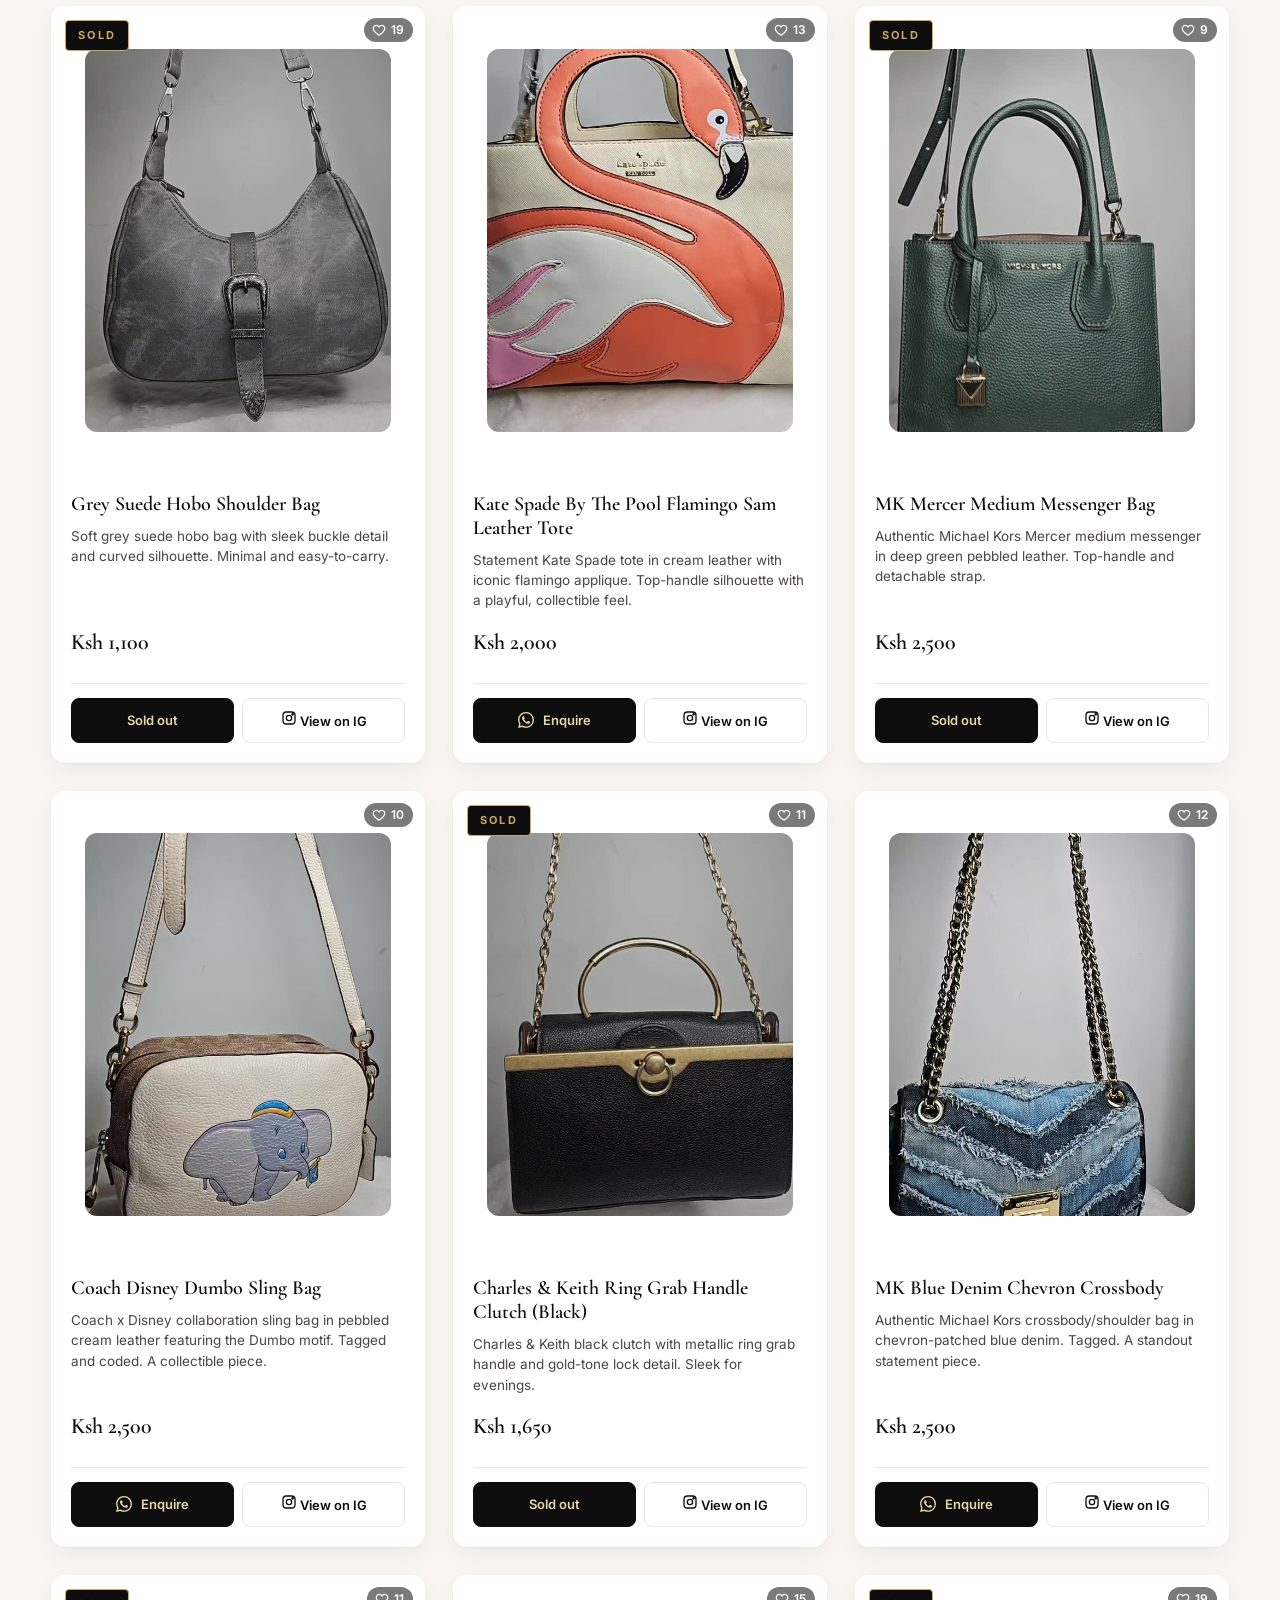
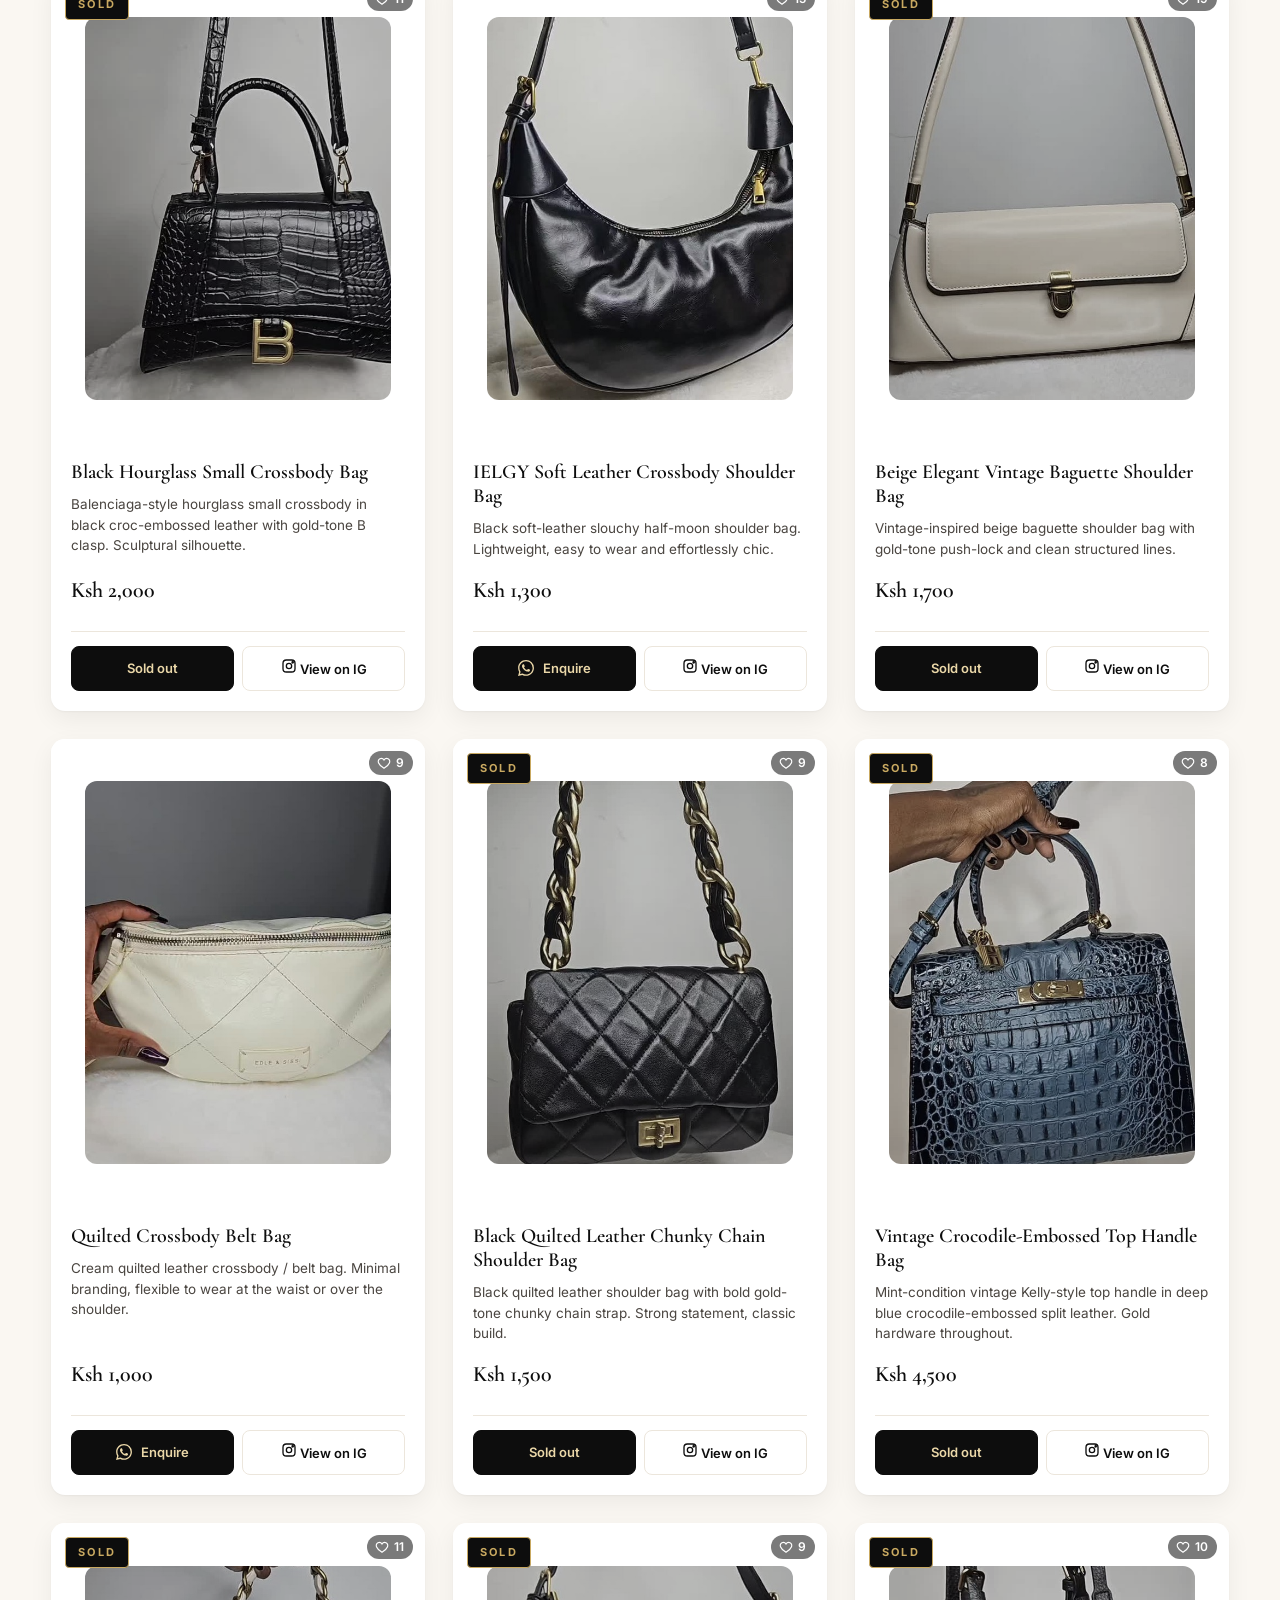
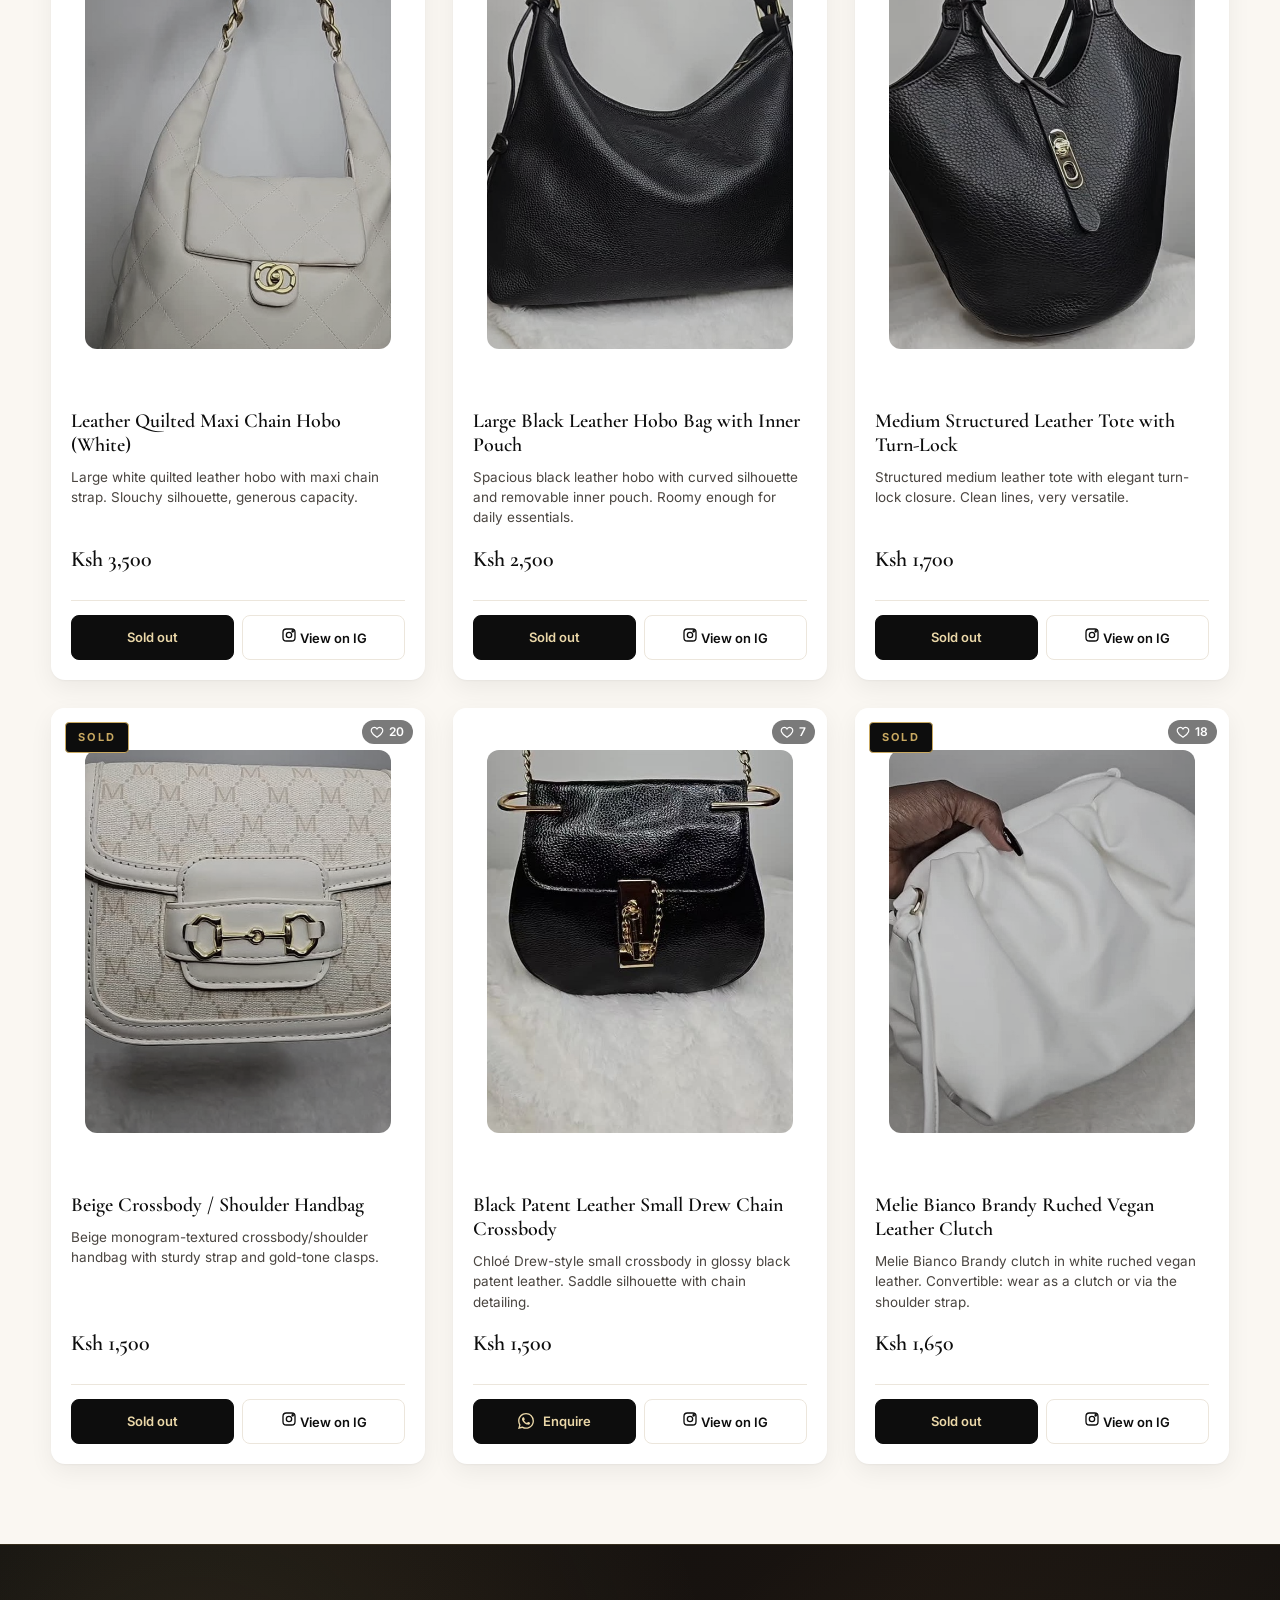
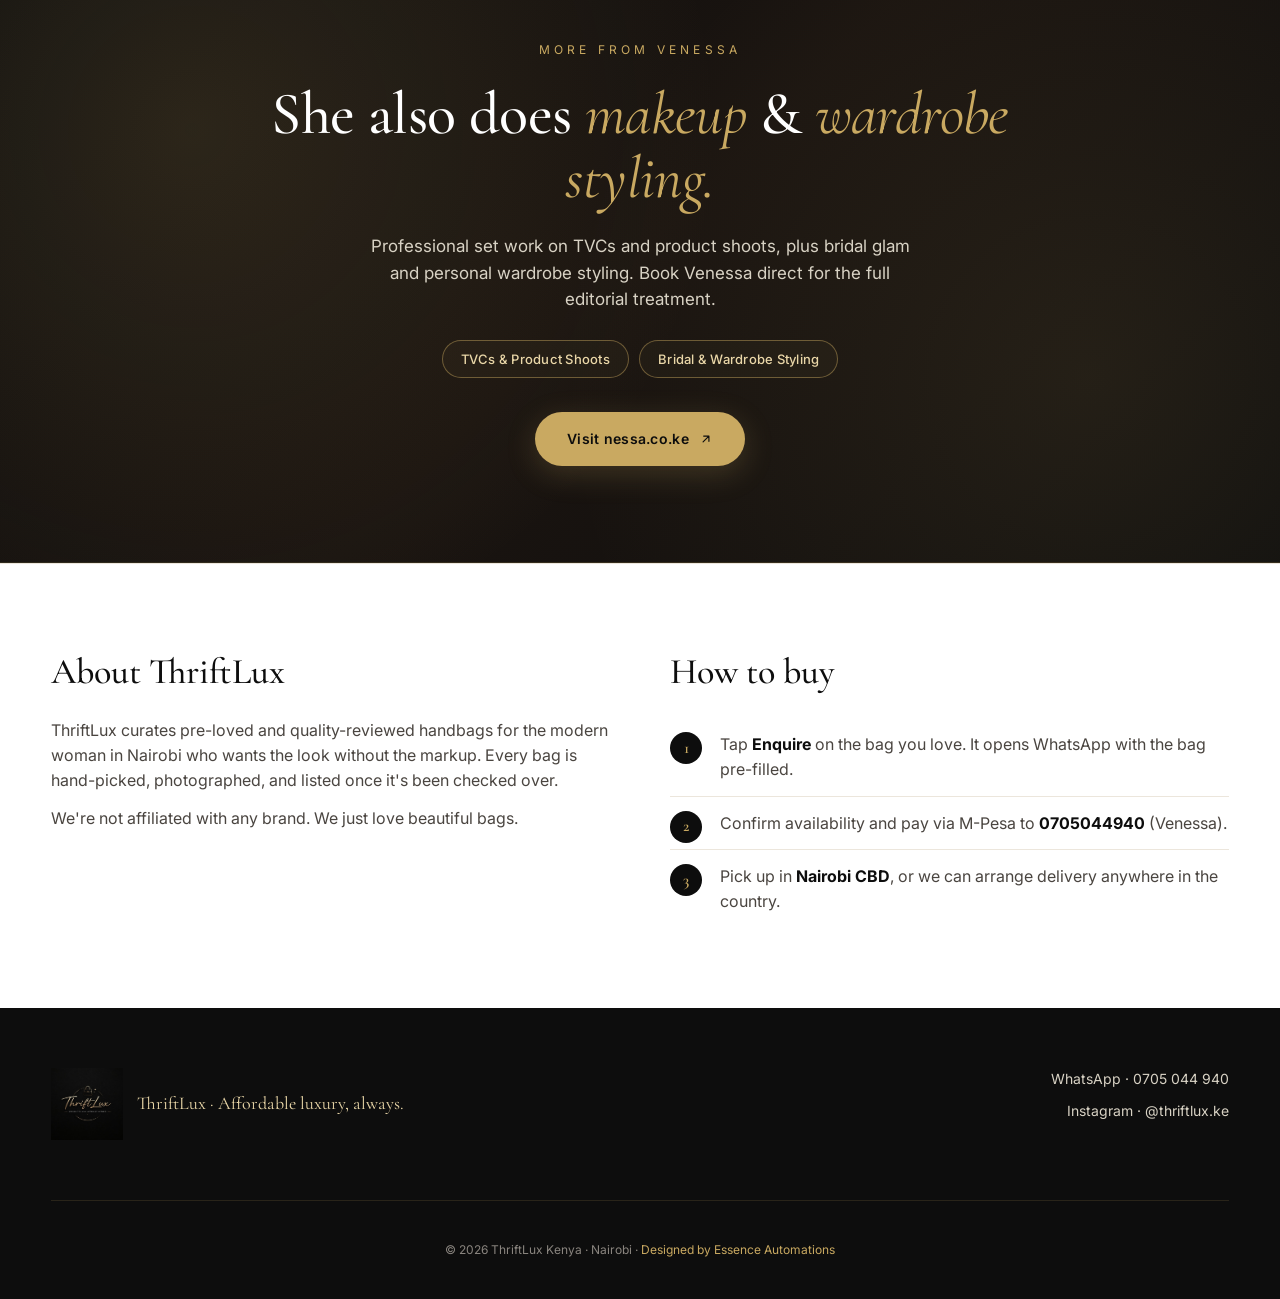
==== commit 98f1054f: "Public site: cross-promo for Venessa's MUA & styling work (nessa.co.ke) New section between the gall" ====
--- a/index.html
+++ b/index.html
@@ -25,7 +25,7 @@
 <link rel="preconnect" href="https://fonts.googleapis.com">
 <link rel="preconnect" href="https://fonts.gstatic.com" crossorigin>
 <link href="https://fonts.googleapis.com/css2?family=Cormorant+Garamond:wght@400;500;600;700&family=Inter:wght@300;400;500;600;700&display=swap" rel="stylesheet">
-<link rel="stylesheet" href="styles.css?v=10">
+<link rel="stylesheet" href="styles.css?v=12">
 <!-- GHL external tracking — captures shoppers who visit this site -->
 <script src="https://link.essenceautomations.com/js/external-tracking.js" data-tracking-id="tk_d5a5c7952dc94771ba91855a4bfe3aea"></script>
 </head>
@@ -96,6 +96,24 @@
   <!-- Bags injected here -->
 </main>
 
+<section class="nessa-promo" aria-labelledby="nessaPromoTitle">
+  <div class="nessa-inner">
+    <p class="nessa-eyebrow">More from Venessa</p>
+    <h2 class="nessa-title" id="nessaPromoTitle">She also does <em>makeup</em> &amp; <em>wardrobe styling.</em></h2>
+    <p class="nessa-sub">Professional set work on TVCs and product shoots, plus bridal glam and personal wardrobe styling. Book Venessa direct for the full editorial treatment.</p>
+    <div class="nessa-services" aria-hidden="true">
+      <span class="nessa-chip">TVCs &amp; Product Shoots</span>
+      <span class="nessa-chip">Bridal &amp; Wardrobe Styling</span>
+    </div>
+    <a href="https://nessa.co.ke/" target="_blank" rel="noopener" class="btn btn-primary nessa-cta">
+      Visit nessa.co.ke
+      <svg viewBox="0 0 24 24" width="14" height="14" aria-hidden="true">
+        <path d="M7 17L17 7M17 7H8M17 7V16" stroke="currentColor" stroke-width="2" fill="none" stroke-linecap="round" stroke-linejoin="round"/>
+      </svg>
+    </a>
+  </div>
+</section>
+
 <section class="info" id="about">
   <div class="container info-grid">
     <div>
@@ -135,6 +153,6 @@
   <div class="lightbox-caption" id="lightboxCaption"></div>
 </div>
 
-<script src="main.js?v=8"></script>
+<script src="main.js?v=9"></script>
 </body>
 </html>
--- a/styles.css
+++ b/styles.css
@@ -343,6 +343,90 @@
 .btn-card.primary:hover:not(:disabled) { background: var(--gold); color: var(--ink); border-color: var(--gold); }
 .btn-card:disabled { opacity: 0.5; cursor: not-allowed; }
 .btn-card .wa-icon { vertical-align: -3px; margin-right: 6px; }
+
+/* ===== NESSA CROSS-PROMO =====
+   Cross-promotes Venessa's makeup + wardrobe styling business (nessa.co.ke).
+   Sits between the gallery and About. Mirrors the hero's dark+gold treatment
+   so it reads as "still on-brand", not as an ad. */
+.nessa-promo {
+  background: linear-gradient(135deg, #0d0d0d 0%, #1a1410 50%, #0d0d0d 100%);
+  color: #fff;
+  text-align: center;
+  padding: 96px 24px;
+  position: relative;
+  overflow: hidden;
+  border-top: 1px solid rgba(201,169,97,0.18);
+  border-bottom: 1px solid rgba(201,169,97,0.18);
+}
+.nessa-promo::before {
+  content: "";
+  position: absolute;
+  inset: 0;
+  background:
+    radial-gradient(circle at 15% 30%, rgba(201,169,97,0.14), transparent 45%),
+    radial-gradient(circle at 85% 70%, rgba(201,169,97,0.10), transparent 45%);
+  pointer-events: none;
+}
+.nessa-inner { position: relative; max-width: 760px; margin: 0 auto; }
+.nessa-eyebrow {
+  font-size: 12px;
+  letter-spacing: 0.35em;
+  text-transform: uppercase;
+  color: var(--gold);
+  margin-bottom: 22px;
+}
+.nessa-title {
+  font-family: var(--serif);
+  font-size: clamp(34px, 5.5vw, 60px);
+  font-weight: 500;
+  line-height: 1.08;
+  letter-spacing: -0.01em;
+  margin-bottom: 22px;
+  color: #fff;
+}
+.nessa-title em {
+  color: var(--gold);
+  font-style: italic;
+  font-weight: 400;
+}
+.nessa-sub {
+  font-size: 17px;
+  color: #d8d2c4;
+  max-width: 540px;
+  margin: 0 auto 28px;
+  line-height: 1.55;
+}
+.nessa-services {
+  display: flex;
+  justify-content: center;
+  gap: 10px;
+  flex-wrap: wrap;
+  margin-bottom: 34px;
+}
+.nessa-chip {
+  display: inline-block;
+  padding: 8px 18px;
+  border-radius: 999px;
+  border: 1px solid rgba(201,169,97,0.45);
+  color: var(--gold-light);
+  font-size: 13px;
+  font-weight: 500;
+  letter-spacing: 0.02em;
+  background: rgba(201,169,97,0.04);
+}
+.nessa-cta {
+  display: inline-flex !important;
+  align-items: center;
+  gap: 10px;
+  padding: 16px 32px;
+  box-shadow: 0 8px 30px rgba(201,169,97,0.22);
+}
+.nessa-cta svg { transition: transform 0.25s ease; }
+.nessa-cta:hover svg { transform: translate(3px, -3px); }
+@media (max-width: 600px) {
+  .nessa-promo { padding: 72px 20px; }
+  .nessa-sub { font-size: 16px; }
+}
 
 /* ===== INFO ===== */
 .info {
@@ -1017,8 +1101,8 @@
 }
 .like-pill:hover { background: rgba(13,13,13,0.75); transform: translateY(-1px); }
 .like-pill svg { fill: none; stroke: #fff; stroke-width: 2; transition: fill 0.2s, stroke 0.2s; }
-.like-pill.liked { background: rgba(225,29,72,0.92); cursor: default; }
-.like-pill.liked:hover { transform: none; }
+.like-pill.liked { background: rgba(225,29,72,0.92); }
+.like-pill.liked:hover { background: rgba(200,20,60,0.95); }
 .like-pill.liked svg { fill: #fff; stroke: #fff; }
 .like-pill.pop { animation: like-pop 0.35s cubic-bezier(0.22,0.61,0.36,1); }
 @keyframes like-pop {
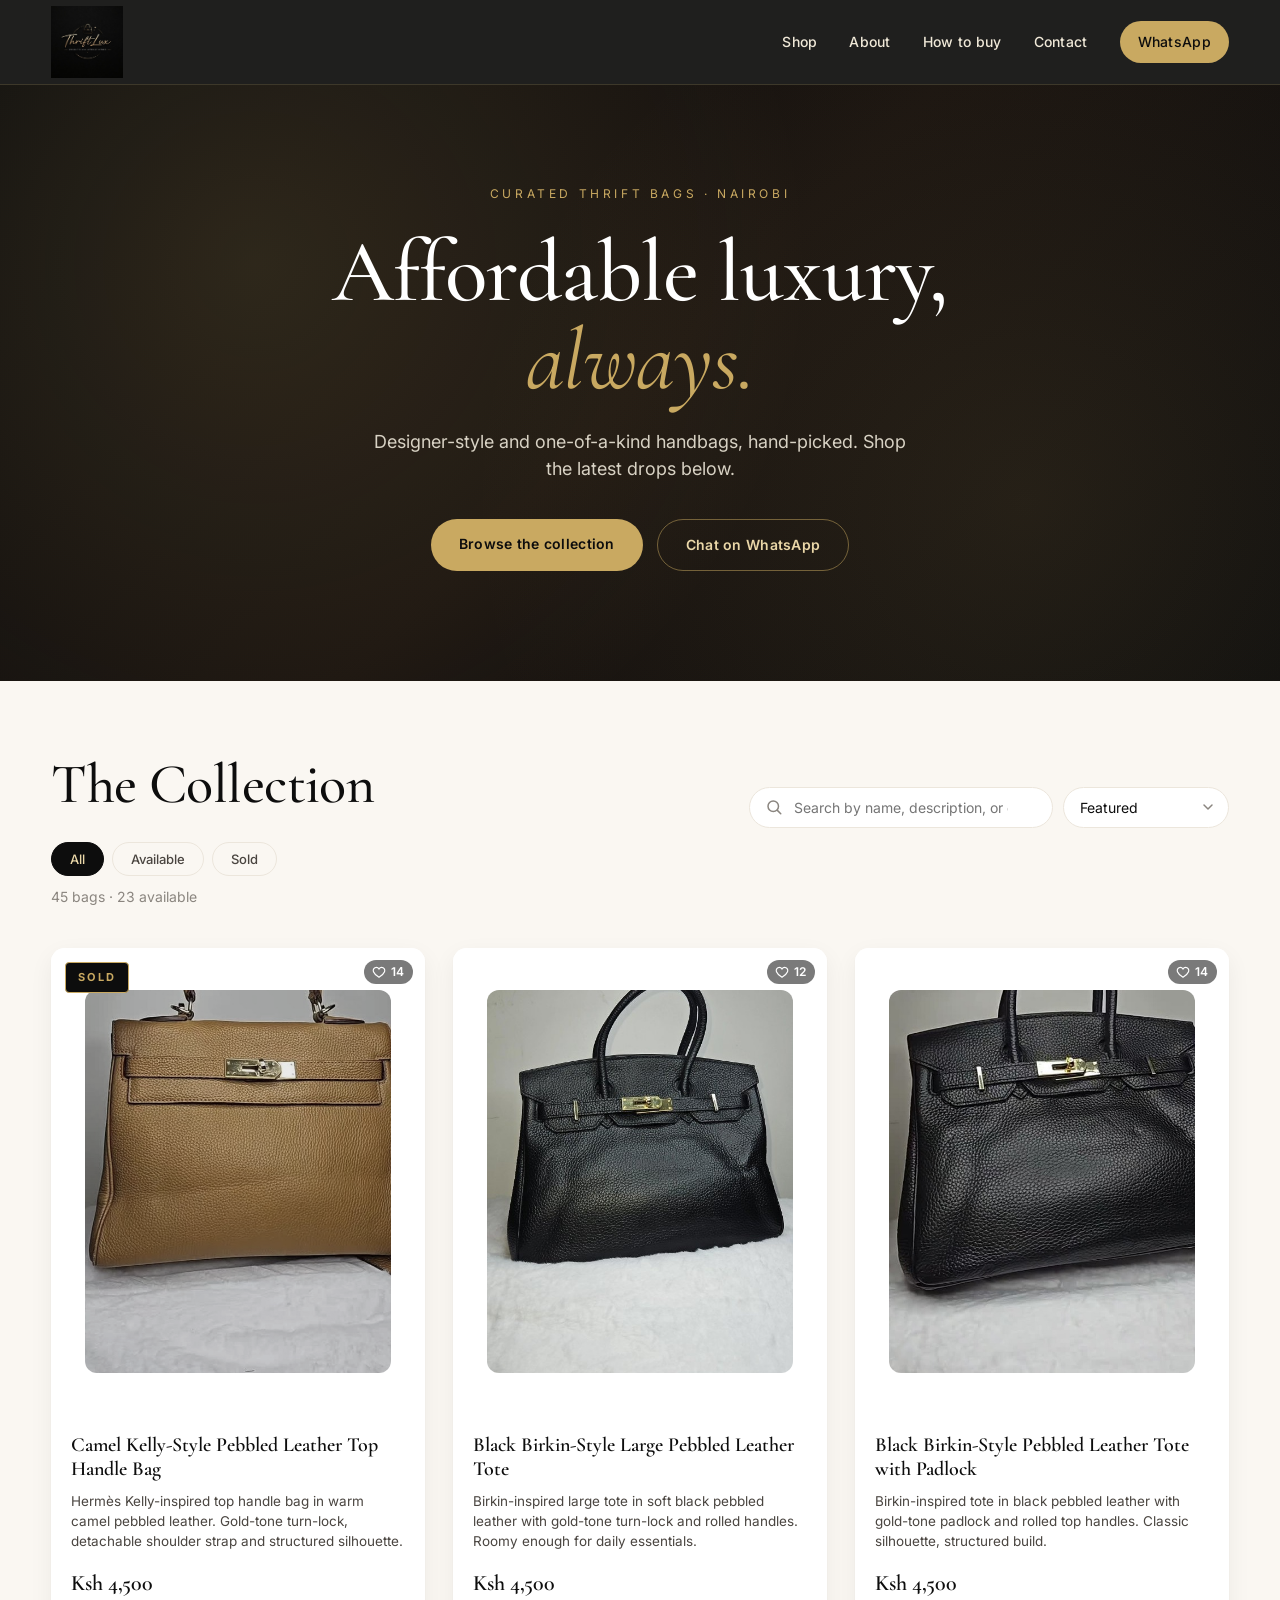
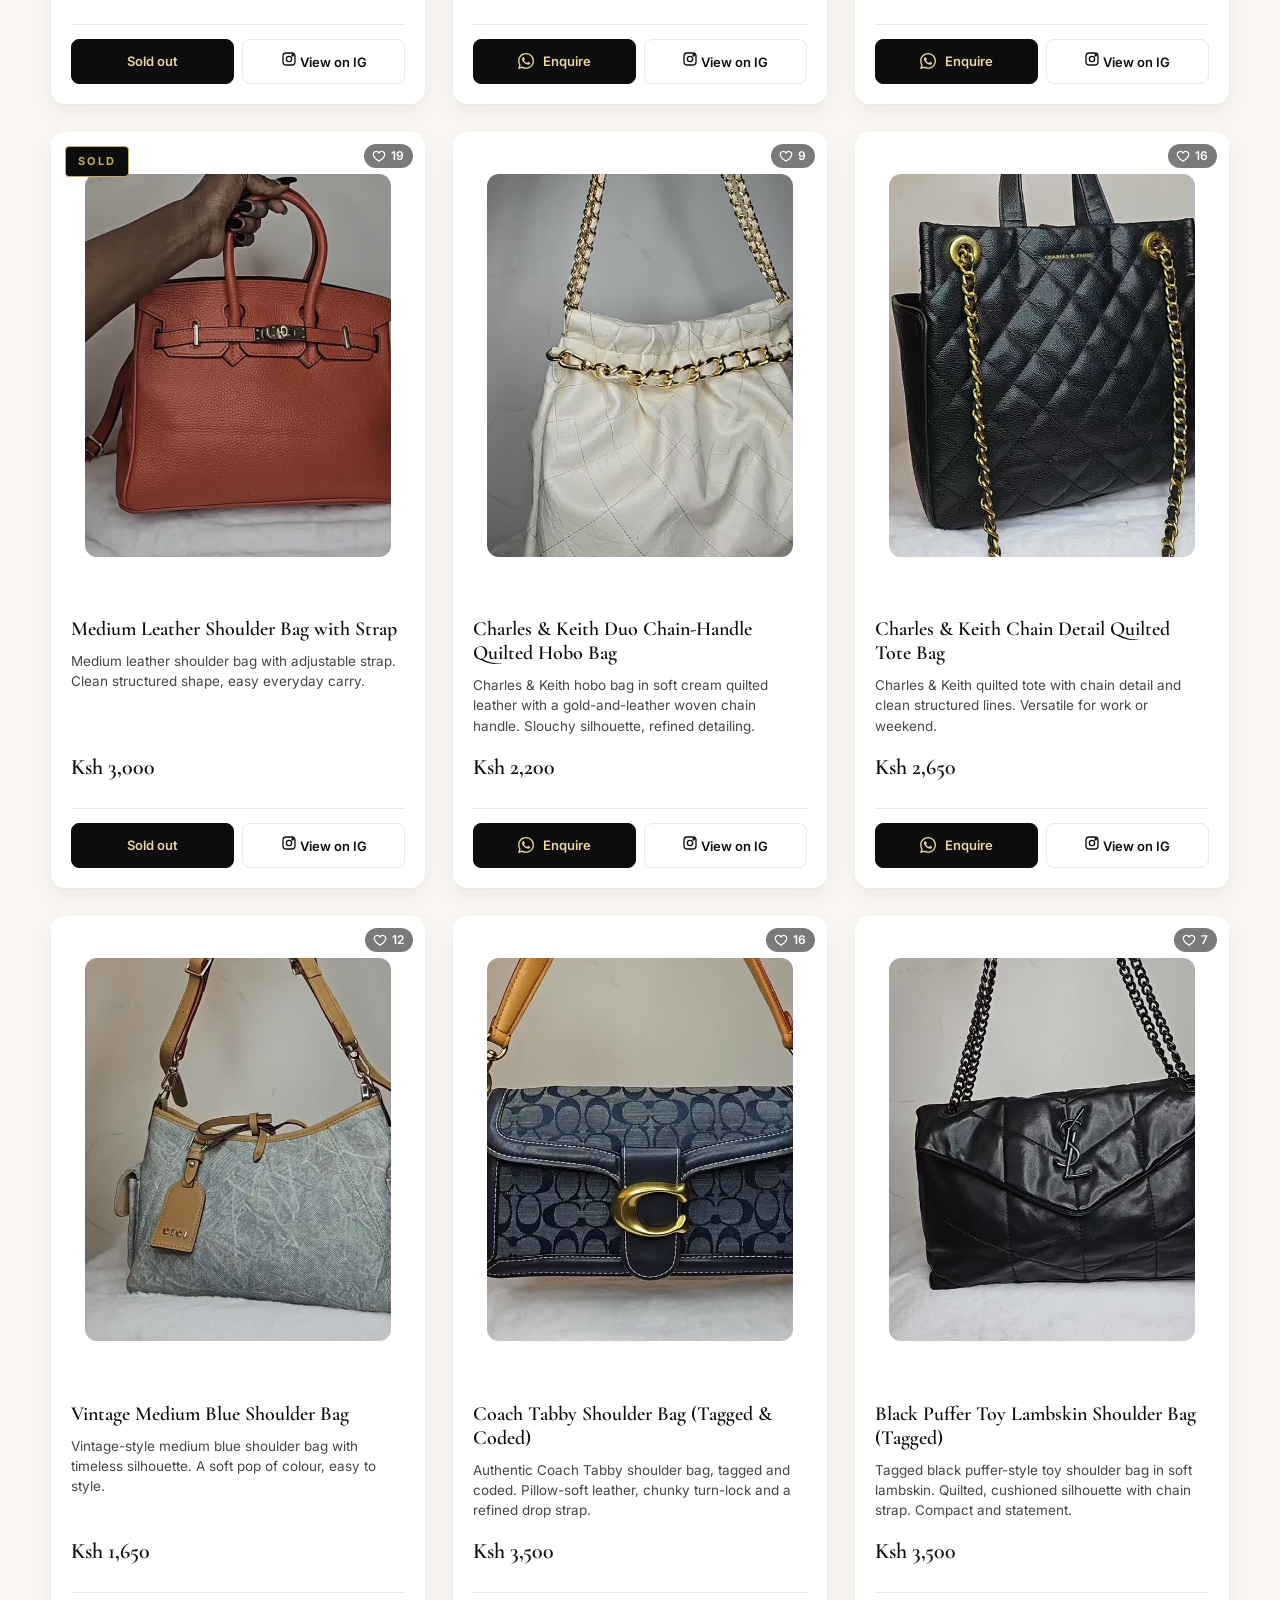
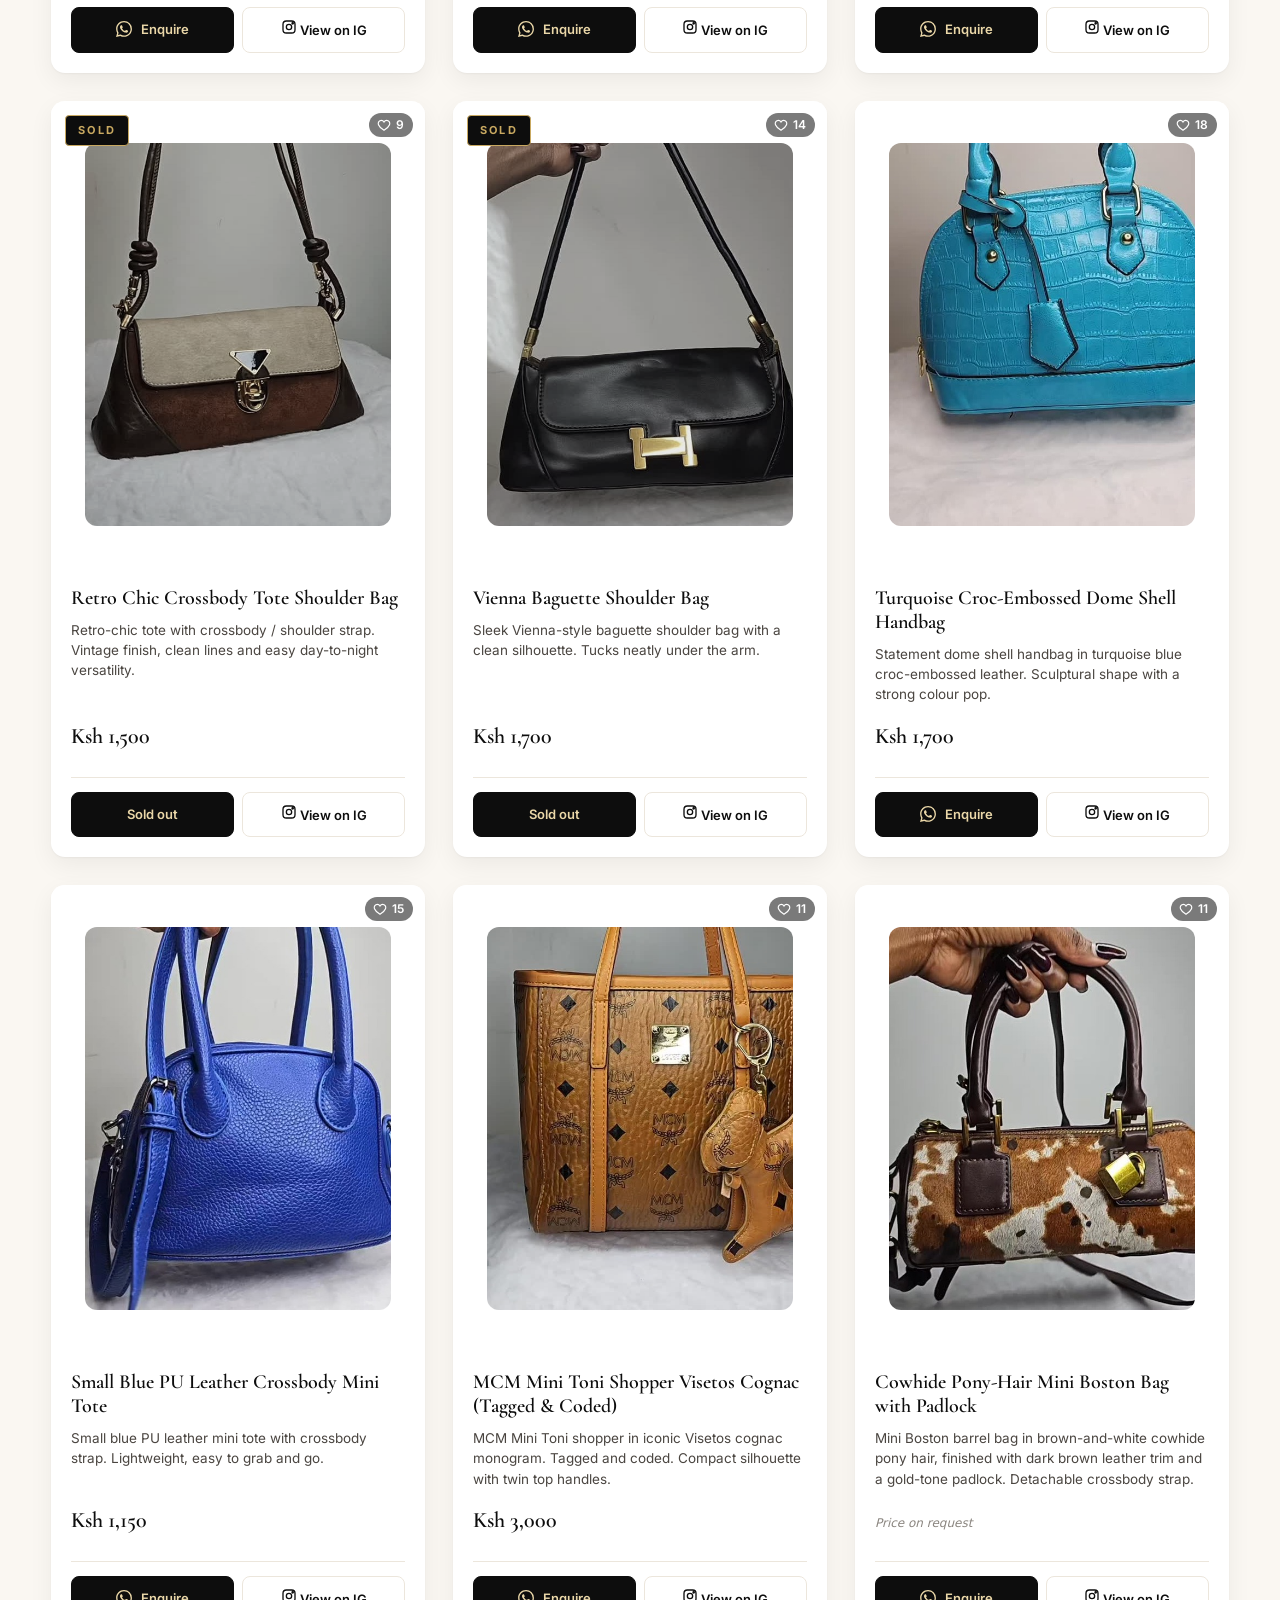
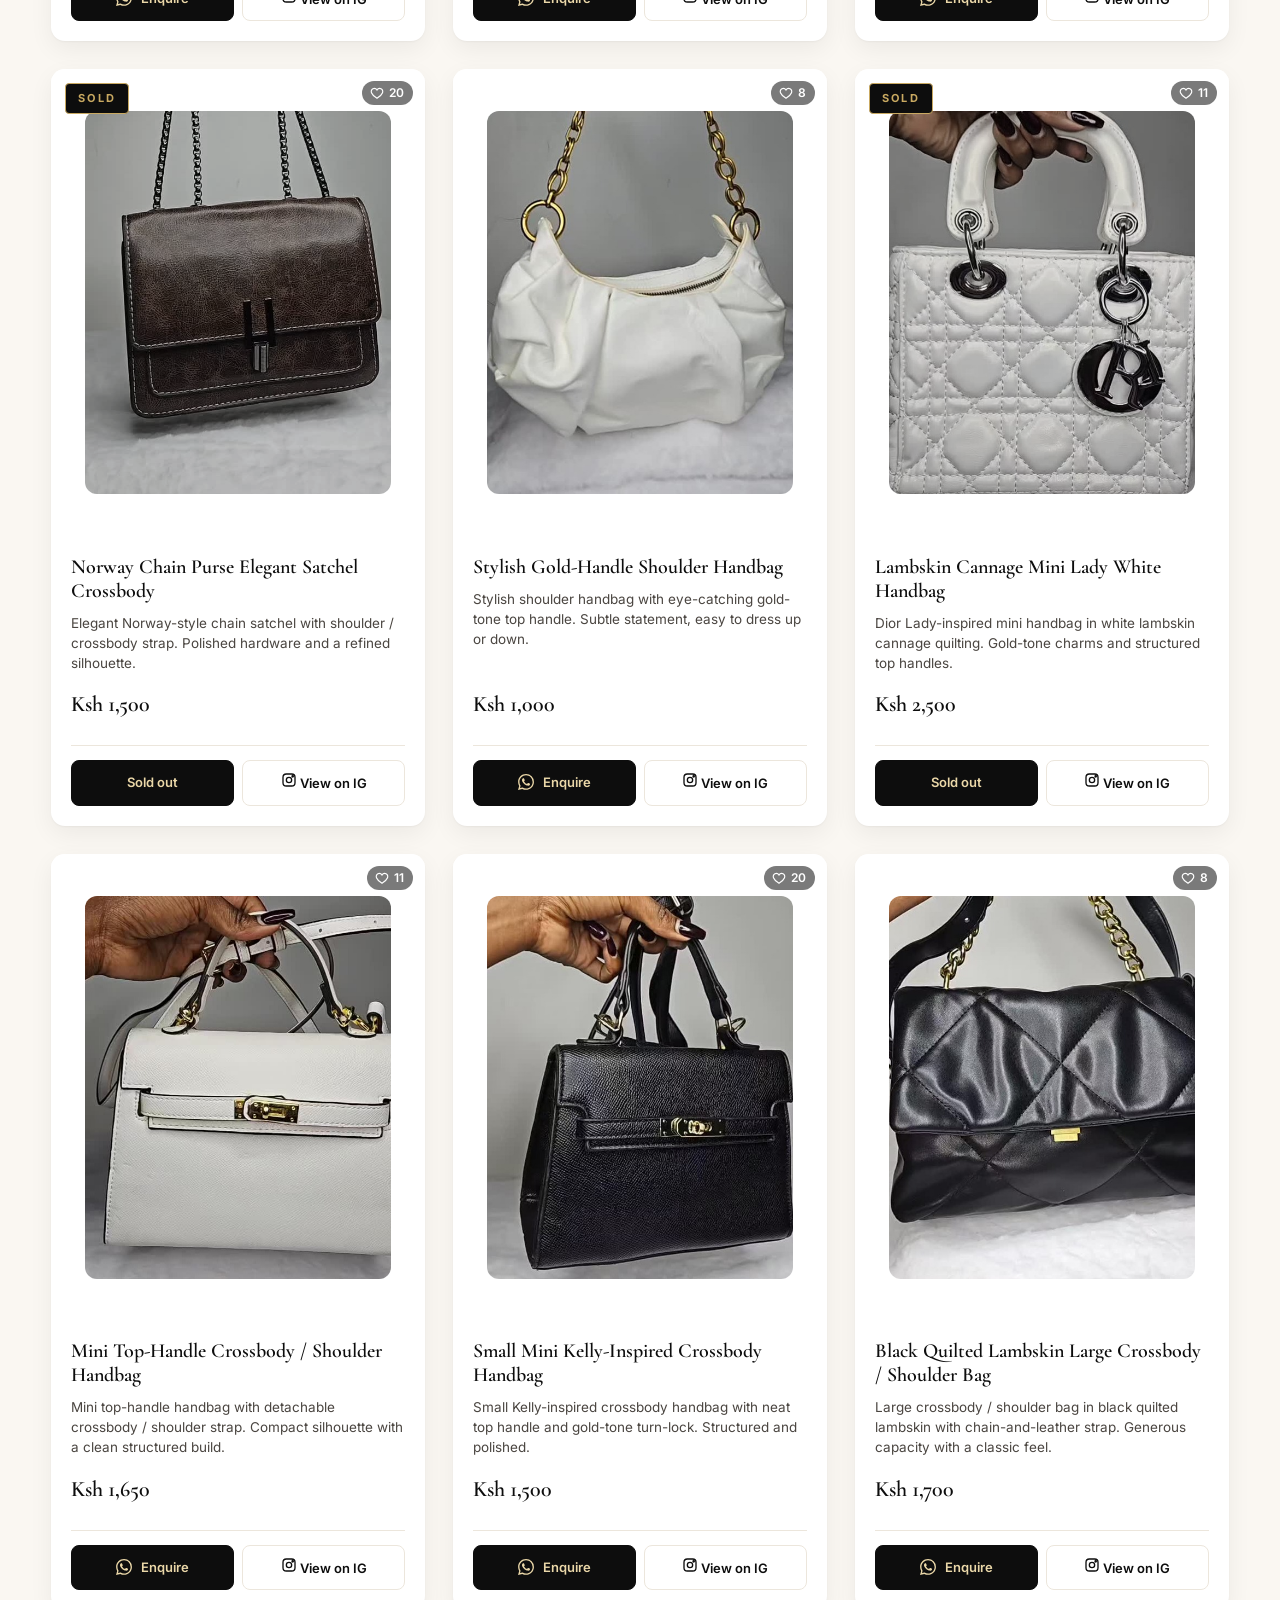
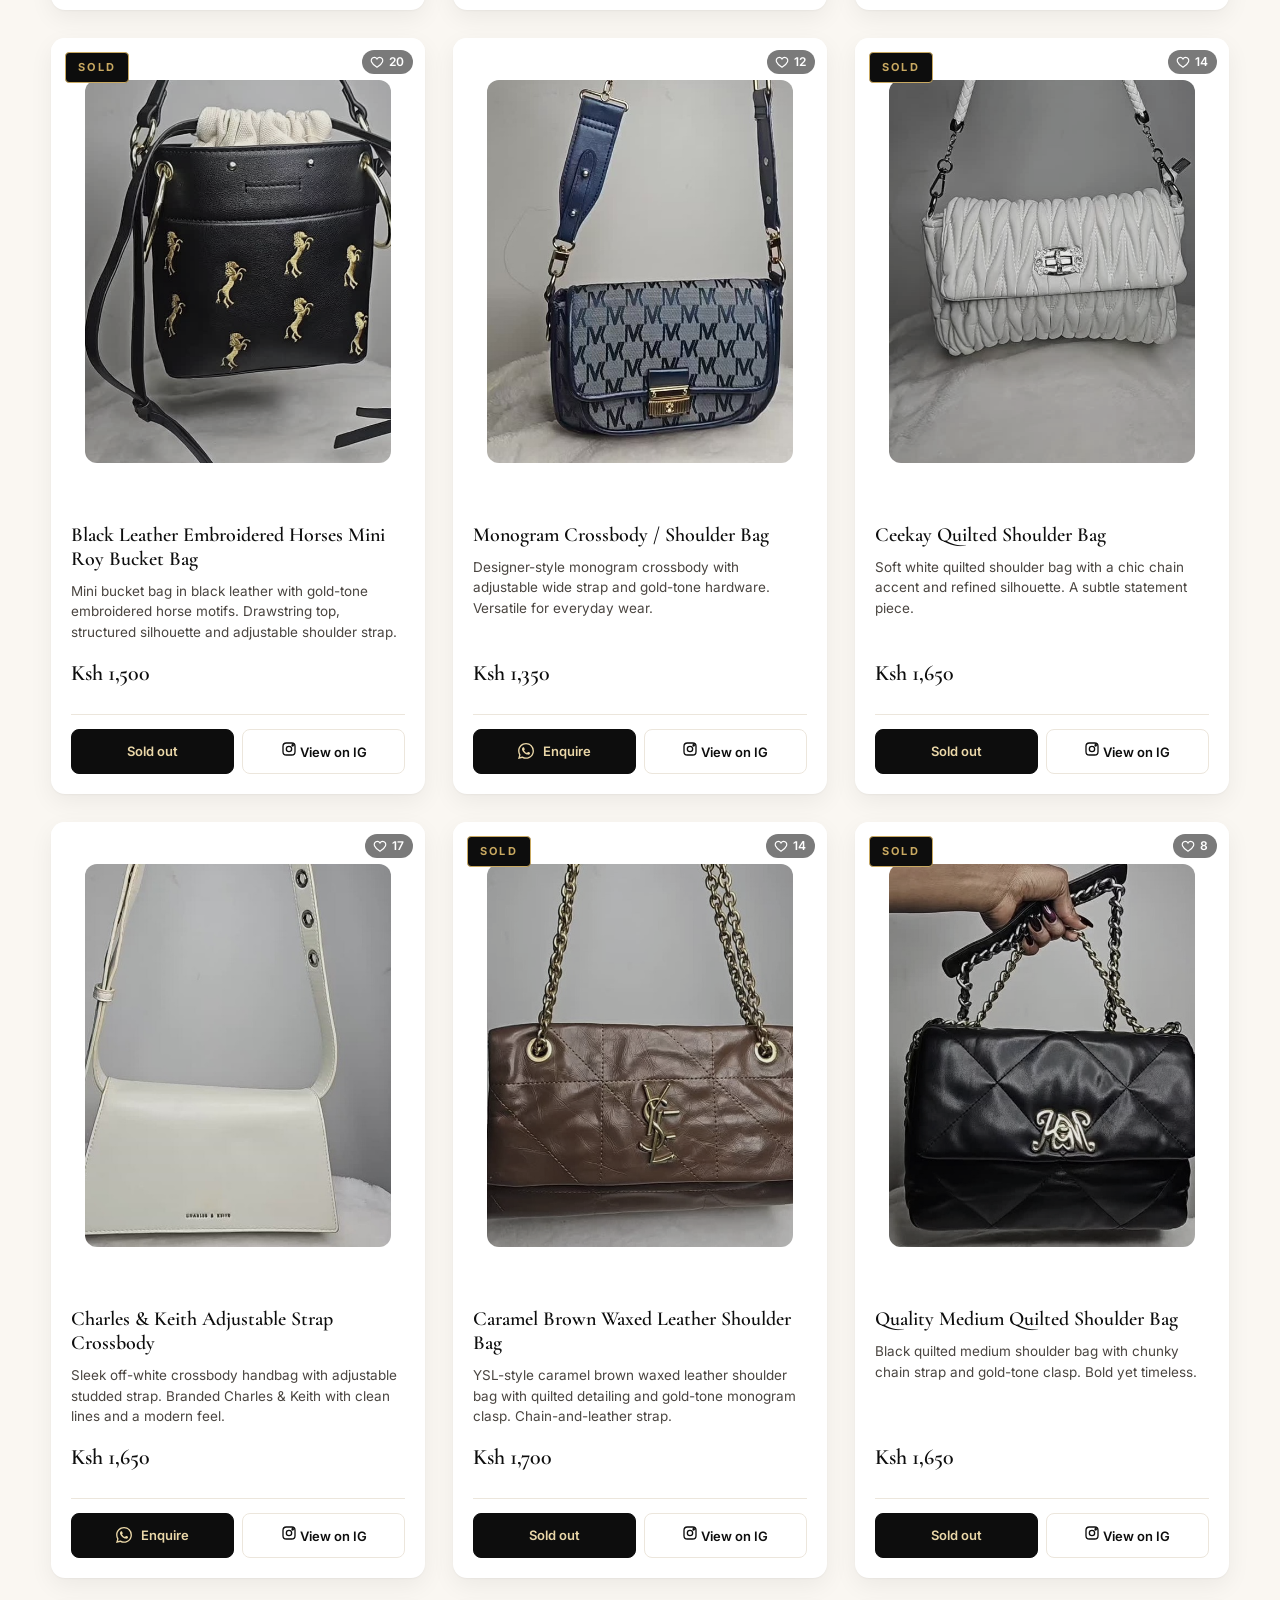
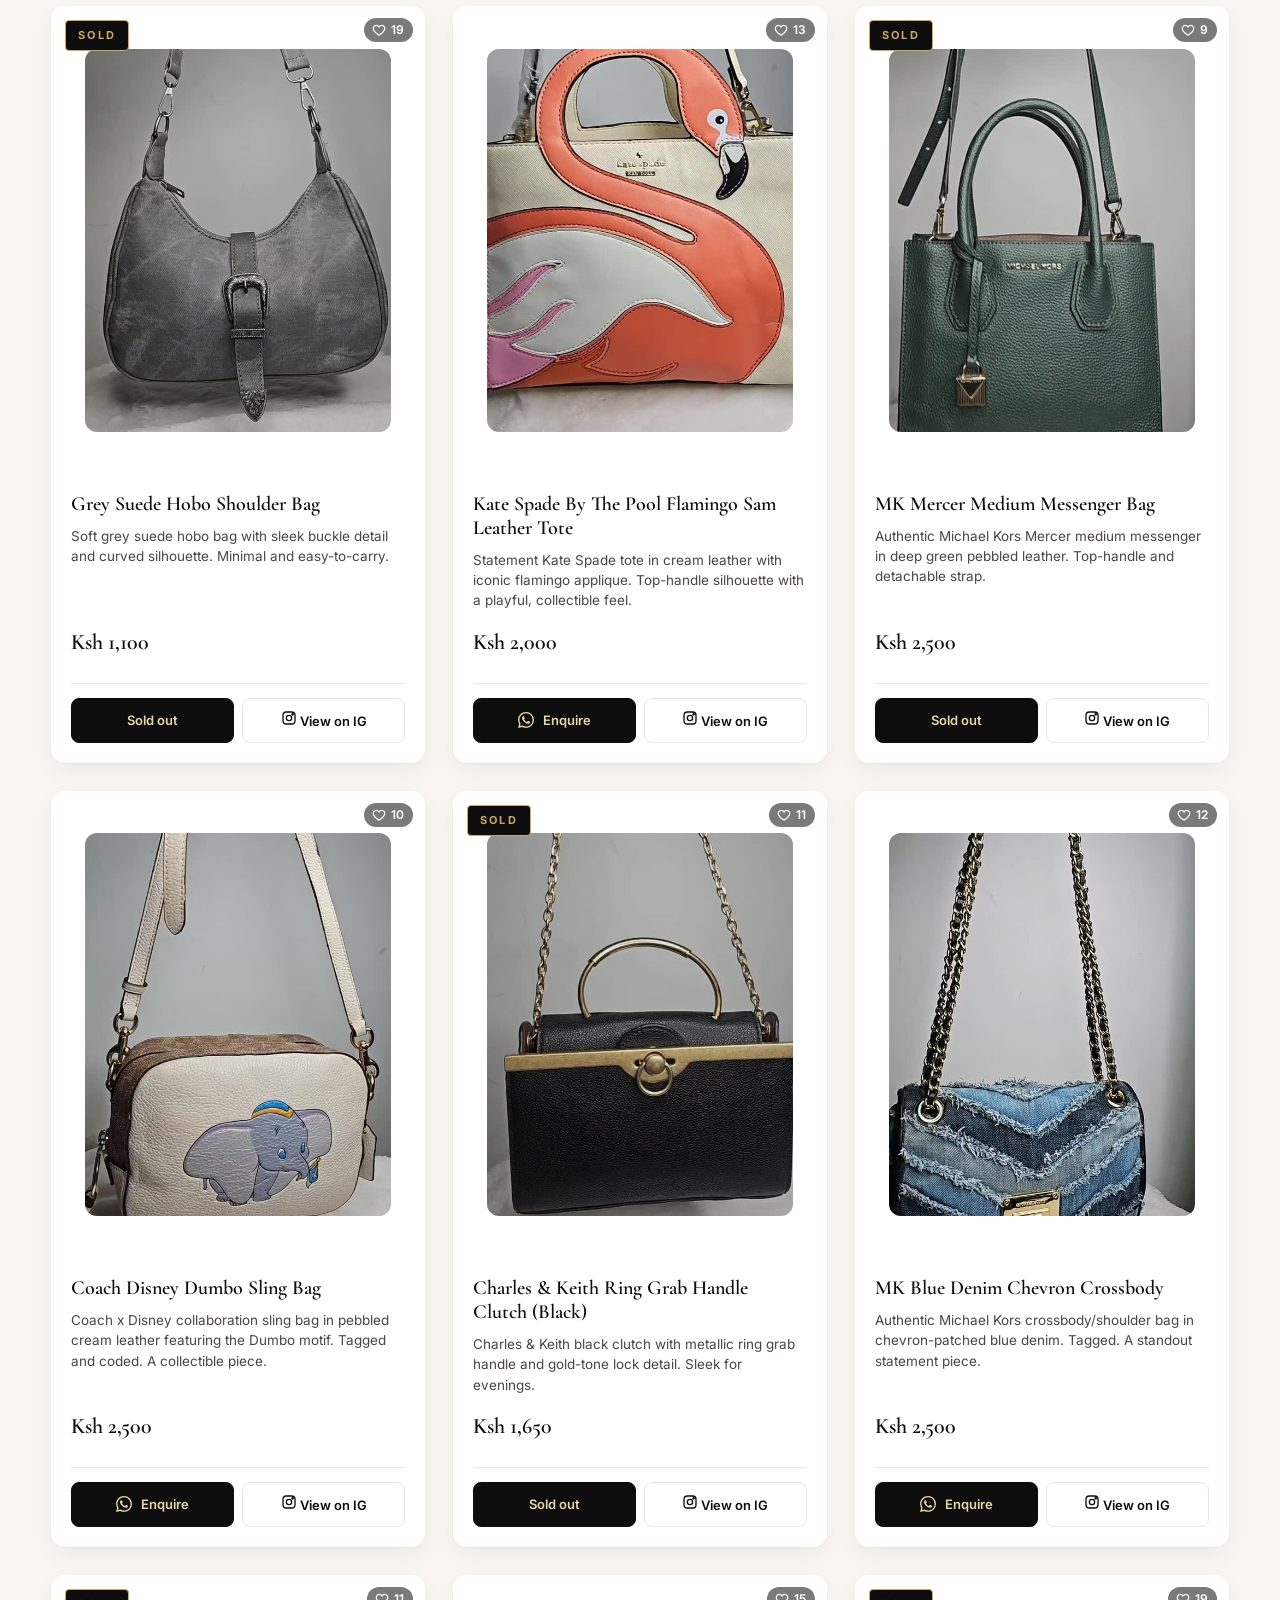
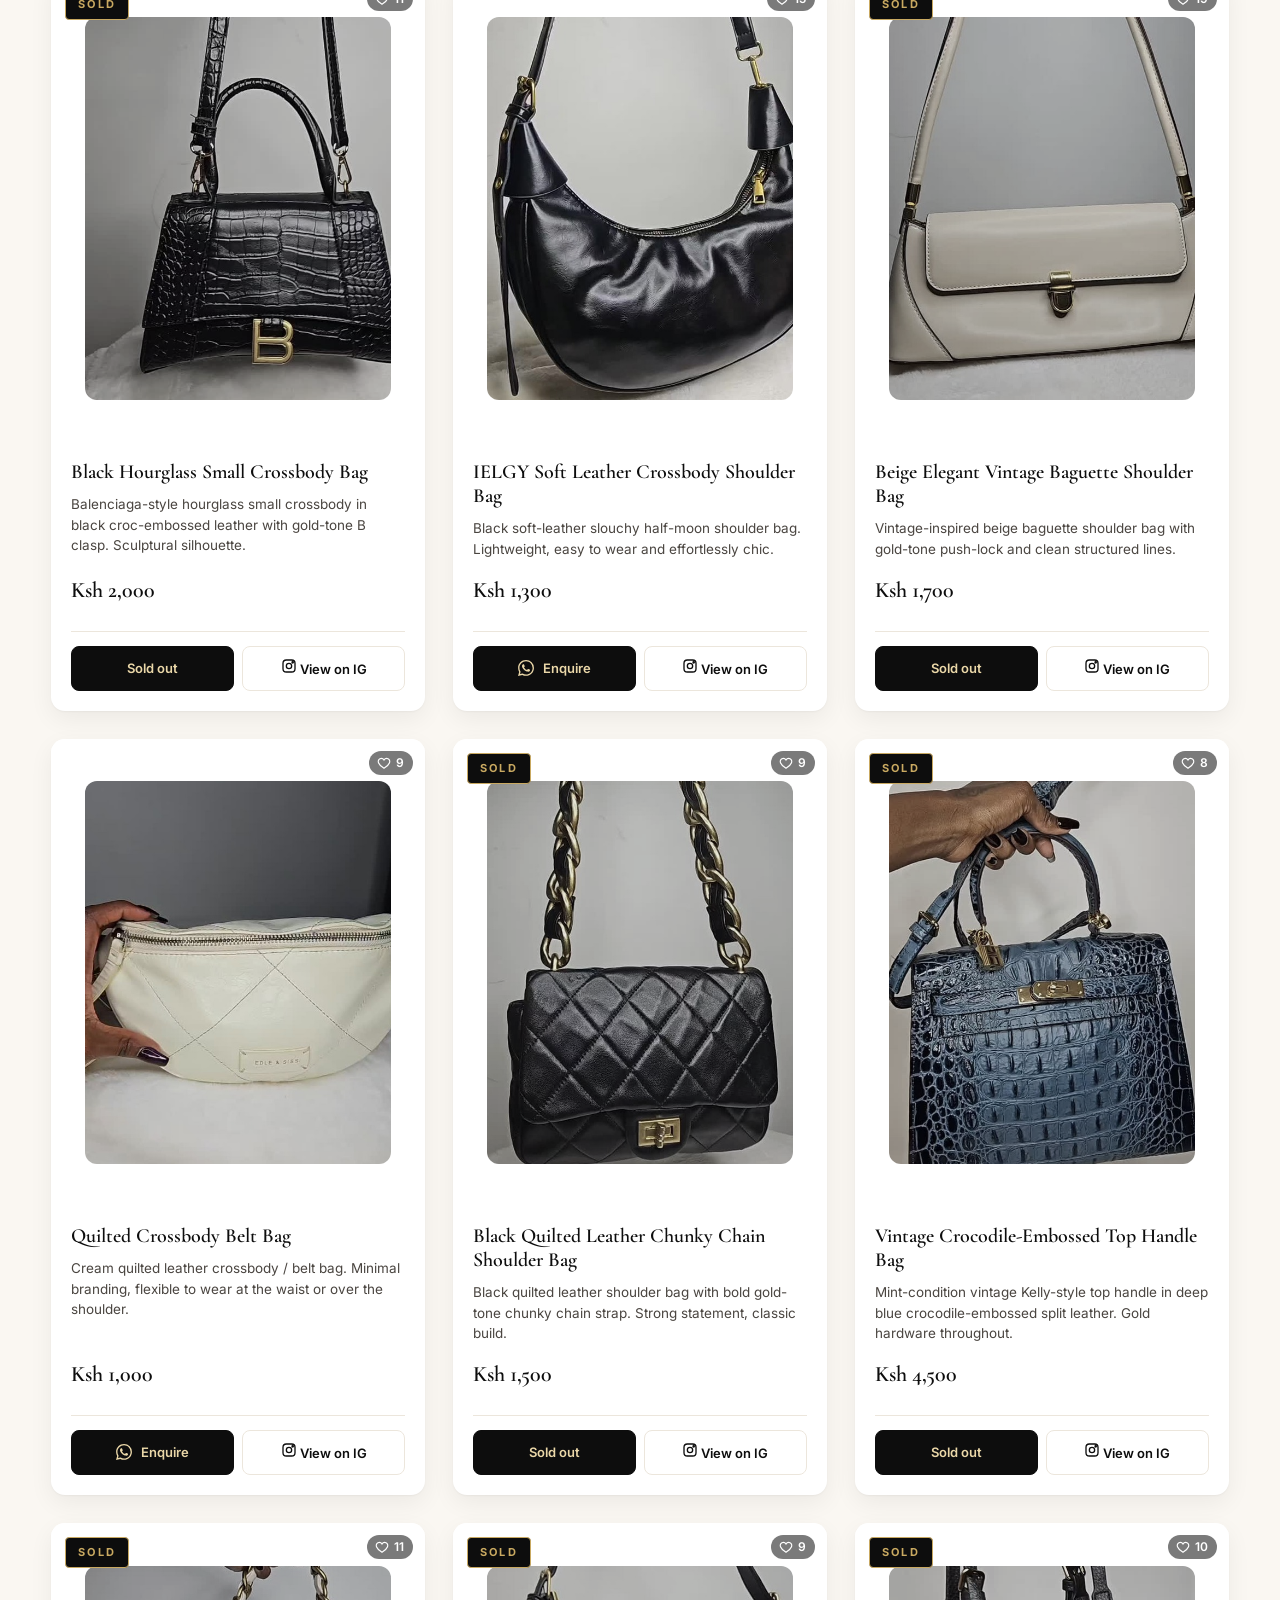
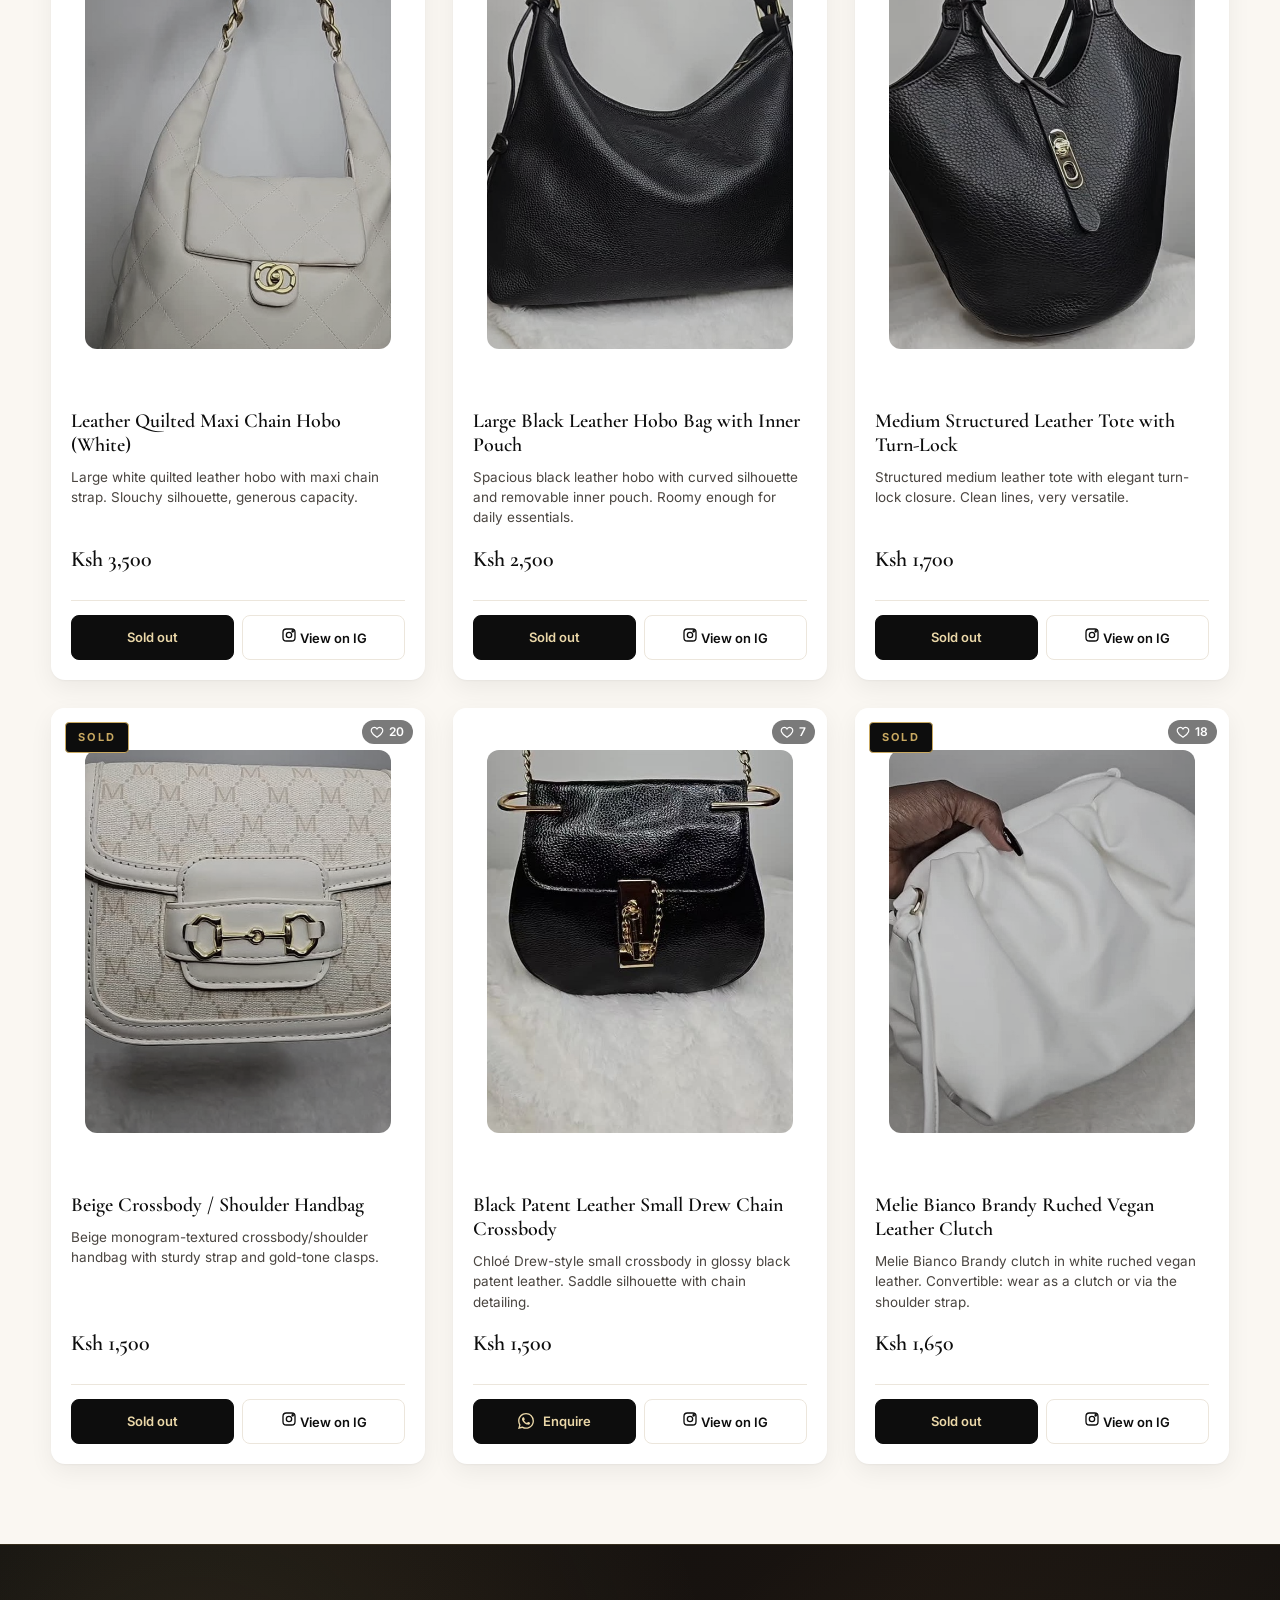
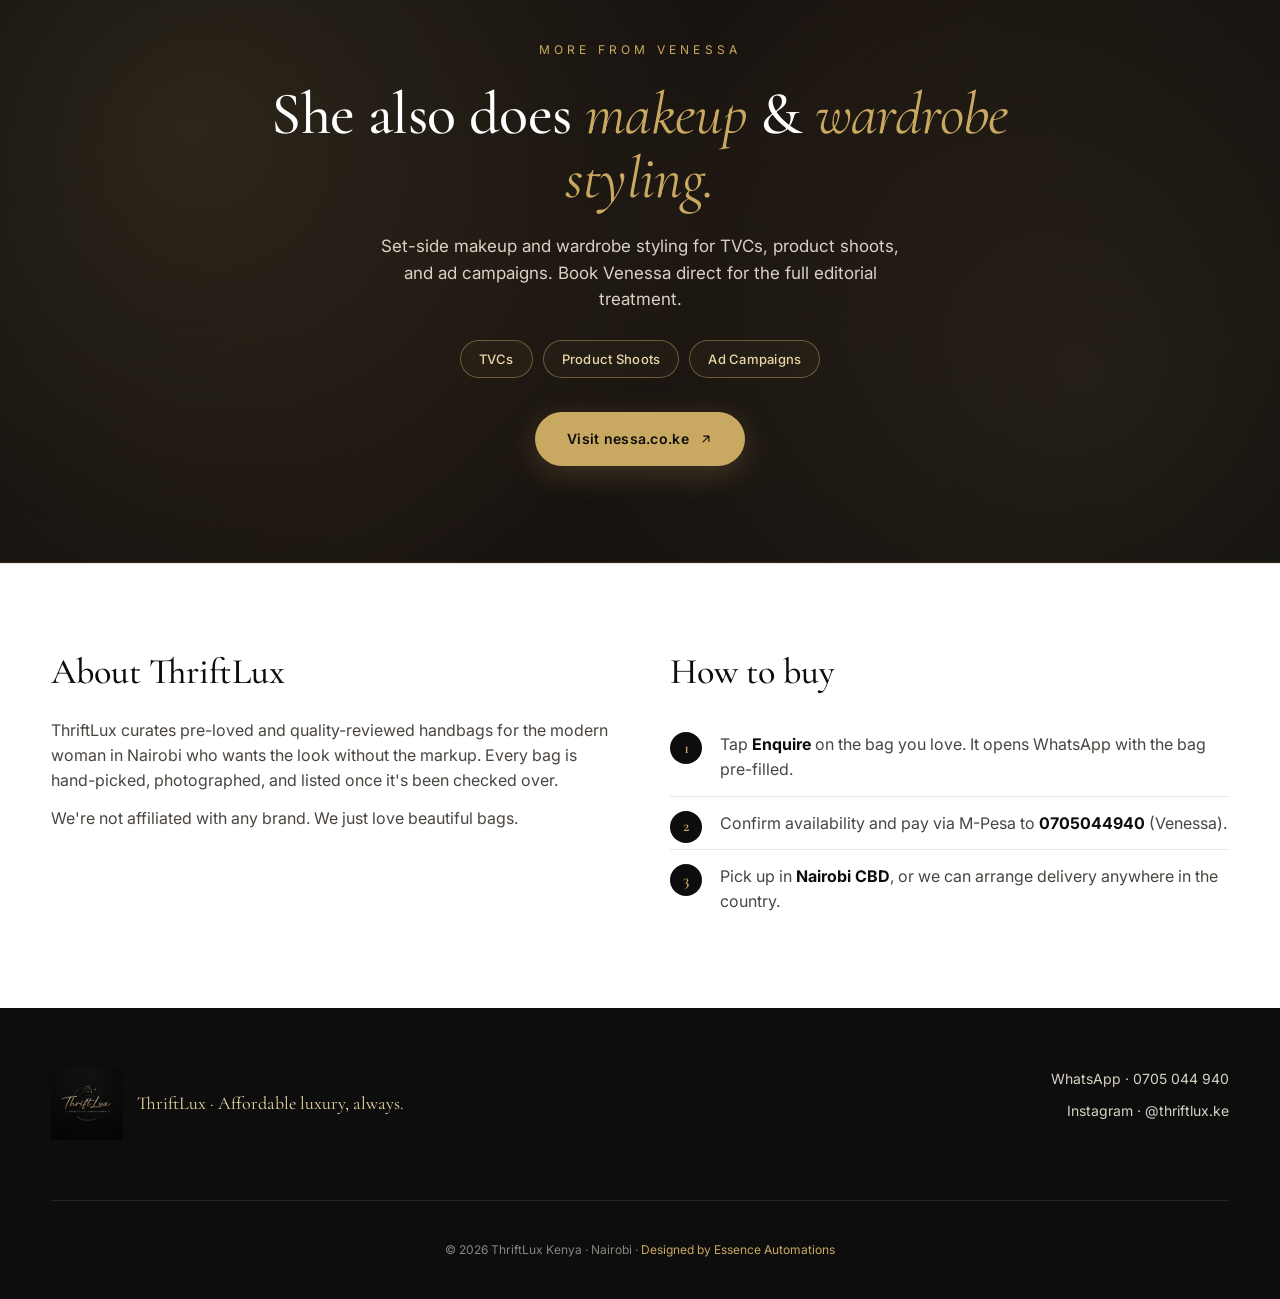
==== commit 8278c8af: "Nessa cross-promo: reframe styling as commercial, drop personal angle Venessa prefers commercial wor" ====
--- a/index.html
+++ b/index.html
@@ -100,10 +100,11 @@
   <div class="nessa-inner">
     <p class="nessa-eyebrow">More from Venessa</p>
     <h2 class="nessa-title" id="nessaPromoTitle">She also does <em>makeup</em> &amp; <em>wardrobe styling.</em></h2>
-    <p class="nessa-sub">Professional set work on TVCs and product shoots, plus bridal glam and personal wardrobe styling. Book Venessa direct for the full editorial treatment.</p>
+    <p class="nessa-sub">Set-side makeup and wardrobe styling for TVCs, product shoots, and ad campaigns. Book Venessa direct for the full editorial treatment.</p>
     <div class="nessa-services" aria-hidden="true">
-      <span class="nessa-chip">TVCs &amp; Product Shoots</span>
-      <span class="nessa-chip">Bridal &amp; Wardrobe Styling</span>
+      <span class="nessa-chip">TVCs</span>
+      <span class="nessa-chip">Product Shoots</span>
+      <span class="nessa-chip">Ad Campaigns</span>
     </div>
     <a href="https://nessa.co.ke/" target="_blank" rel="noopener" class="btn btn-primary nessa-cta">
       Visit nessa.co.ke
